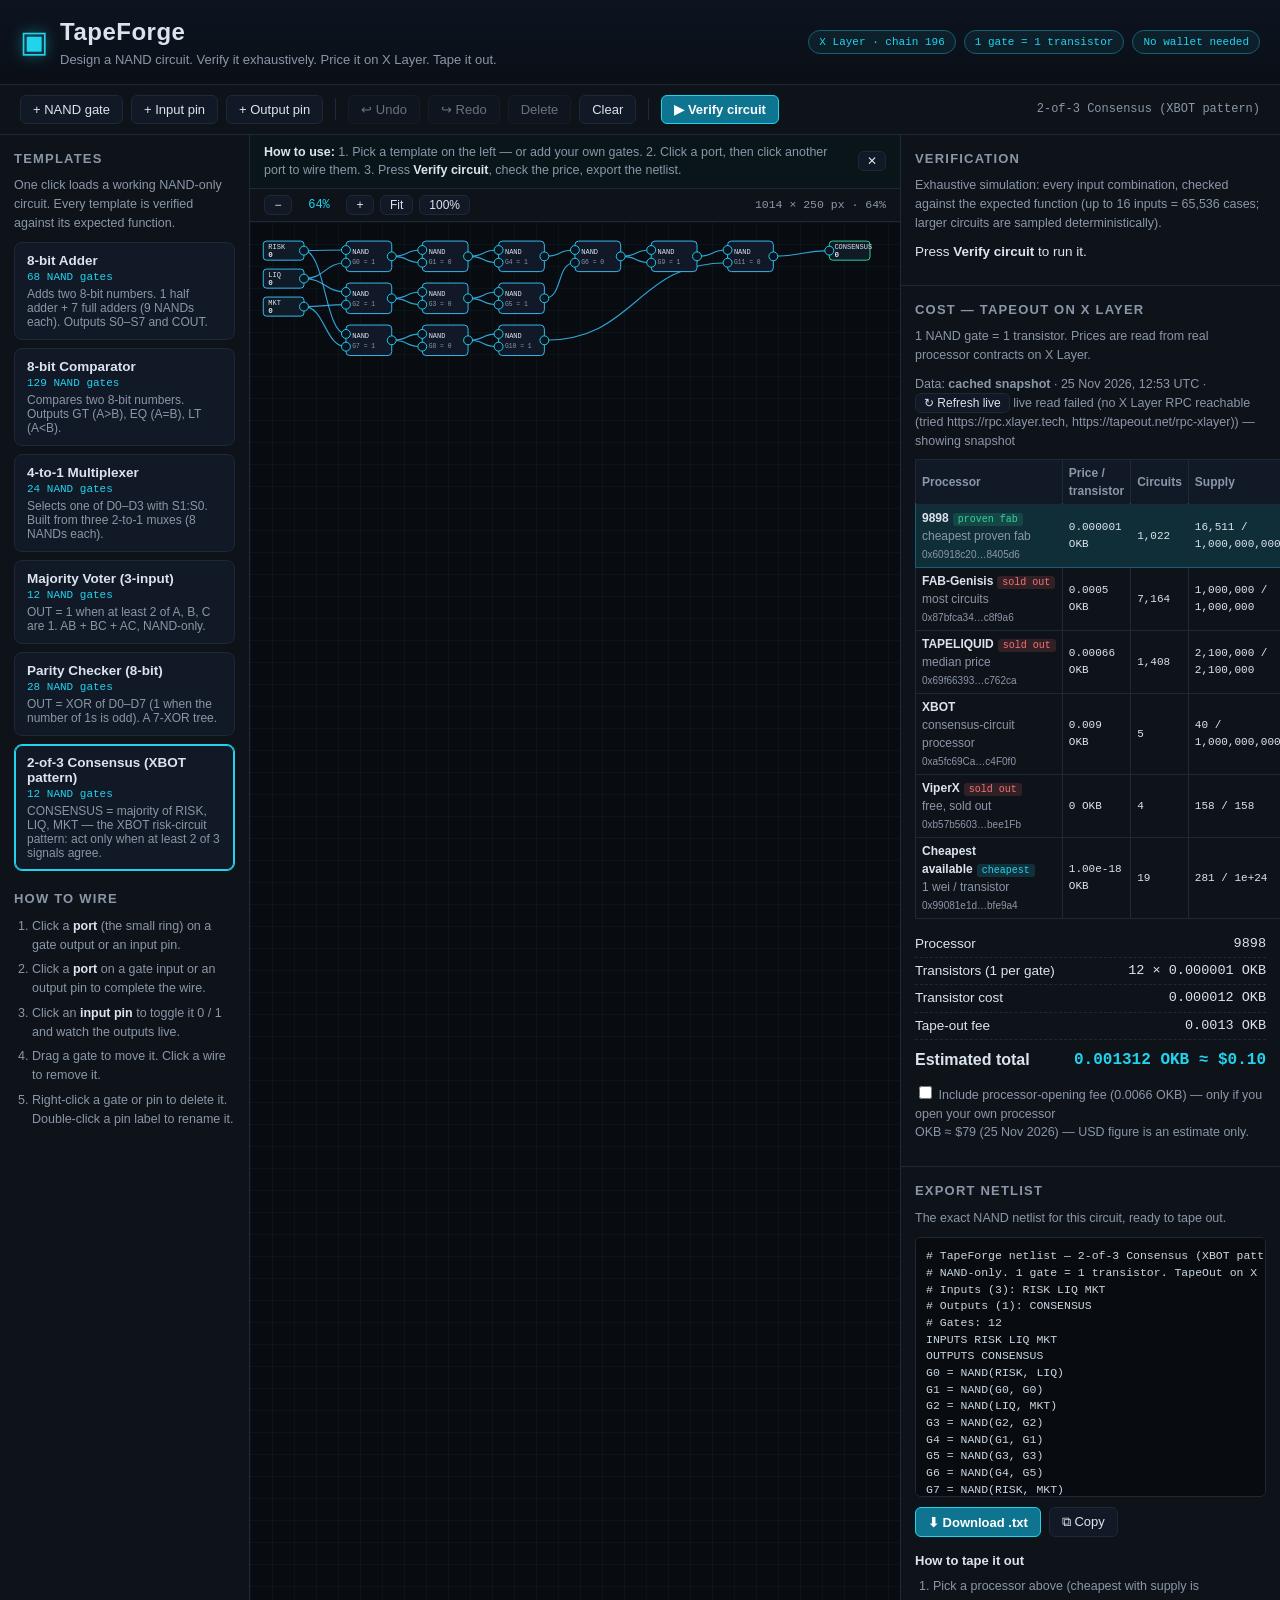
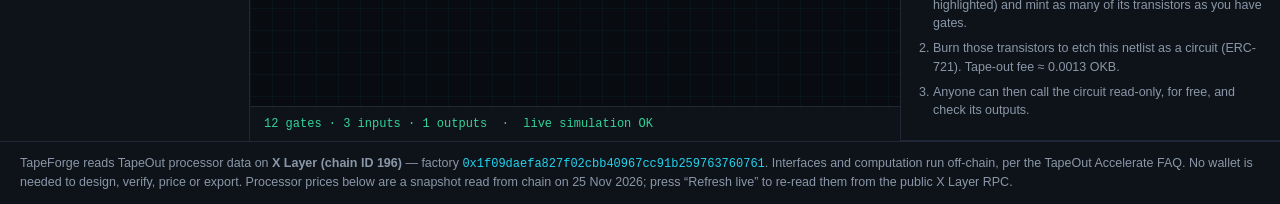
==== tapeforge-deweb.html @ 0285b3eb "TapeForge: visual NAND circuit designer for TapeOut on X Layer - Visual gate-level NAND editor with " ====
<!DOCTYPE html>
<html lang="en">
<head>
<meta charset="utf-8">
<meta name="viewport" content="width=device-width, initial-scale=1">
<title>TapeForge — Visual NAND Circuit Designer for TapeOut on X Layer</title>
<style>
/* TapeForge — dark "chip fab" aesthetic. No external fonts or assets. */
:root {
  --bg: #07090c;
  --panel: #0e1319;
  --panel-2: #111826;
  --border: #1e2836;
  --text: #dbe4ee;
  --muted: #8a97a8;
  --cyan: #22d3ee;
  --cyan-dim: #155e75;
  --green: #34d399;
  --red: #f87171;
  --amber: #fbbf24;
  --mono: ui-monospace, "SF Mono", "Cascadia Mono", Menlo, Consolas, monospace;
}
* { box-sizing: border-box; }
html, body { margin: 0; padding: 0; }
body {
  background: var(--bg);
  color: var(--text);
  font: 14px/1.5 -apple-system, "Segoe UI", Roboto, Helvetica, Arial, sans-serif;
  min-height: 100vh;
  display: flex;
  flex-direction: column;
}
code { font-family: var(--mono); font-size: 12px; color: var(--cyan); }

/* ---------- header ---------- */
header {
  display: flex; justify-content: space-between; align-items: center;
  gap: 16px; flex-wrap: wrap;
  padding: 14px 20px;
  background: linear-gradient(180deg, #0d1420, #0a0f16);
  border-bottom: 1px solid var(--border);
}
.brand { display: flex; align-items: center; gap: 12px; }
.logo {
  font-size: 30px; line-height: 1; color: var(--cyan);
  text-shadow: 0 0 14px rgba(34, 211, 238, .55);
}
header h1 { margin: 0; font-size: 24px; letter-spacing: .5px; }
.tagline { margin: 0; color: var(--muted); font-size: 13px; }
.badges { display: flex; gap: 8px; flex-wrap: wrap; }
.badge {
  font-family: var(--mono); font-size: 11px; color: var(--cyan);
  border: 1px solid var(--cyan-dim); border-radius: 999px;
  padding: 3px 10px; background: rgba(34, 211, 238, .07); white-space: nowrap;
}

/* ---------- toolbar ---------- */
#toolbar {
  display: flex; align-items: center; gap: 8px; flex-wrap: wrap;
  padding: 10px 20px; background: var(--panel); border-bottom: 1px solid var(--border);
}
#toolbar .sep { width: 1px; height: 22px; background: var(--border); margin: 0 4px; }
#circuit-name {
  margin-left: auto; font-family: var(--mono); font-size: 12px; color: var(--muted);
}
button {
  background: var(--panel-2); color: var(--text);
  border: 1px solid var(--border); border-radius: 6px;
  padding: 6px 12px; font-size: 13px; cursor: pointer;
}
button:hover:not(:disabled) { border-color: var(--cyan-dim); color: #fff; }
button:disabled { opacity: .45; cursor: default; }
button.primary { background: #0e7490; border-color: #22d3ee; color: #fff; font-weight: 600; }
button.primary:hover { background: #0891b2; }
button.small { padding: 2px 8px; font-size: 12px; }
button.danger { border-color: #7f1d1d; color: var(--red); }

/* ---------- layout ---------- */
main {
  flex: 1; display: grid;
  grid-template-columns: 250px minmax(0, 1fr) 380px;
  gap: 0; min-height: 0;
}
aside, #editor-wrap { min-height: 0; }
#templates {
  border-right: 1px solid var(--border); background: var(--panel);
  padding: 14px; overflow-y: auto;
}
#side {
  border-left: 1px solid var(--border); background: var(--panel);
  overflow-y: auto; display: flex; flex-direction: column;
}
#editor-wrap { display: flex; flex-direction: column; min-width: 0; }
h2 { font-size: 13px; text-transform: uppercase; letter-spacing: 1.2px; color: var(--muted); margin: 0 0 8px; }
h3 { font-size: 13px; margin: 14px 0 6px; color: var(--text); }
.panel { padding: 14px; border-bottom: 1px solid var(--border); }
.panel-note { color: var(--muted); font-size: 12.5px; margin: 0 0 10px; }

/* ---------- templates ---------- */
#template-list { display: flex; flex-direction: column; gap: 8px; margin-bottom: 18px; }
.tpl {
  text-align: left; padding: 10px 12px; border-radius: 8px;
  background: var(--panel-2); border: 1px solid var(--border);
}
.tpl:hover { border-color: var(--cyan-dim); }
.tpl.active { border-color: var(--cyan); box-shadow: 0 0 0 1px var(--cyan) inset; }
.tpl b { display: block; font-size: 13.5px; }
.tpl .gates { font-family: var(--mono); font-size: 11px; color: var(--cyan); }
.tpl p { margin: 4px 0 0; font-size: 12px; color: var(--muted); }
.howto { margin: 0; padding-left: 18px; color: var(--muted); font-size: 12.5px; }
.howto li { margin-bottom: 6px; }
.howto b { color: var(--text); }

/* ---------- editor canvas ---------- */
#hint-bar {
  display: flex; align-items: center; gap: 10px;
  padding: 8px 14px; font-size: 12.5px; color: var(--muted);
  background: rgba(34, 211, 238, .06); border-bottom: 1px solid var(--border);
}
#hint-bar[hidden] { display: none; }
#hint-bar b { color: var(--text); }
#hint-bar span { flex: 1; min-width: 0; }
#hint-close { flex: none; }
#canvas-bar {
  display: flex; align-items: center; justify-content: space-between; gap: 10px;
  padding: 6px 14px; background: var(--panel); border-bottom: 1px solid var(--border);
}
#canvas-bar .zoom { display: flex; align-items: center; gap: 6px; }
#canvas-bar .zoom button { padding: 2px 9px; font-size: 12px; min-width: 28px; }
#zoom-label {
  font-family: var(--mono); font-size: 12px; color: var(--cyan);
  min-width: 42px; text-align: center;
}
#canvas-size { font-family: var(--mono); font-size: 11.5px; color: var(--muted); white-space: nowrap; }
#canvas-scroll {
  flex: 1; overflow: auto; min-height: 320px;
  background-color: #080b0f;
  background-image:
    linear-gradient(rgba(34, 211, 238, .05) 1px, transparent 1px),
    linear-gradient(90deg, rgba(34, 211, 238, .05) 1px, transparent 1px);
  background-size: 22px 22px;
}
#canvas { display: block; }
#live-status {
  padding: 8px 14px; border-top: 1px solid var(--border);
  font-family: var(--mono); font-size: 12px; color: var(--muted);
  background: var(--panel);
}
#live-status .warn { color: var(--amber); }
#live-status .err { color: var(--red); }
#live-status .ok { color: var(--green); }

/* SVG nodes */
.gate rect.body { fill: #111827; stroke: #38bdf8; stroke-width: 1.5; }
.gate.selected rect.body { stroke: var(--amber); stroke-width: 2.5; }
.gate text { fill: var(--text); font: 11px var(--mono); pointer-events: none; }
.gate text.idx { fill: var(--muted); font-size: 10px; }
.pin rect.body { fill: #0f1b26; stroke: #38bdf8; stroke-width: 1.5; }
.pin.out rect.body { stroke: #34d399; }
.pin text { fill: var(--text); font: 11px var(--mono); pointer-events: none; }
.pin text.val { font-size: 12px; font-weight: 700; }
.port { fill: #0b1220; stroke: var(--cyan); stroke-width: 1.5; cursor: crosshair; }
.port.target-ok { stroke: var(--green); stroke-width: 2.5; }
.port.source { fill: var(--cyan); }
.wire { fill: none; stroke: #38bdf8; stroke-width: 1.8; opacity: .85; }
.wire:hover { stroke: var(--amber); }
.wire-hit { fill: none; stroke: transparent; stroke-width: 12; cursor: pointer; }
.wire-pending { fill: none; stroke: var(--amber); stroke-width: 1.8; stroke-dasharray: 6 4; }

/* ---------- verify ---------- */
#verify-summary { font-size: 13.5px; margin-bottom: 8px; }
#verify-summary .pass { color: var(--green); font-weight: 700; }
#verify-summary .fail { color: var(--red); font-weight: 700; }
#verify-table-wrap { max-height: 300px; overflow: auto; }
#verify-table-wrap table { width: auto; min-width: 100%; }
#verify-table-wrap th, #verify-table-wrap td { white-space: nowrap; }
table { border-collapse: collapse; width: 100%; font-size: 12px; }
th, td { border: 1px solid var(--border); padding: 4px 6px; text-align: left; }
th { background: var(--panel-2); color: var(--muted); font-weight: 600; position: sticky; top: 0; }
td.mono, th.mono { font-family: var(--mono); }
td.pass { color: var(--green); }
td.fail { color: var(--red); font-weight: 700; }

/* ---------- cost ---------- */
#data-source { font-size: 12.5px; color: var(--muted); margin-bottom: 8px; }
#data-source b.live { color: var(--green); }
#processor-table td, #processor-table th { font-size: 12px; }
#processor-table tbody tr { cursor: pointer; }
#processor-table tbody tr:hover { background: rgba(34, 211, 238, .06); }
#processor-table tbody tr.selected { background: rgba(34, 211, 238, .14); outline: 1px solid var(--cyan-dim); }
#processor-table td.mono { font-family: var(--mono); font-size: 11px; }
.tag {
  font-size: 10px; font-family: var(--mono); border-radius: 3px; padding: 1px 5px;
  background: rgba(52, 211, 153, .15); color: var(--green); margin-left: 4px; white-space: nowrap;
}
.tag.soldout { background: rgba(248, 113, 113, .15); color: var(--red); }
.tag.cheapest { background: rgba(34, 211, 238, .15); color: var(--cyan); }
#cost-breakdown { margin-top: 12px; font-size: 13.5px; }
#cost-breakdown .row { display: flex; justify-content: space-between; padding: 3px 0; border-bottom: 1px dashed var(--border); }
#cost-breakdown .row.total { font-weight: 700; font-size: 16px; border-bottom: none; padding-top: 8px; }
#cost-breakdown .row.total span:last-child { color: var(--cyan); font-family: var(--mono); }
#cost-breakdown .num { font-family: var(--mono); }
.check { display: block; font-size: 12.5px; color: var(--muted); margin-top: 8px; }

/* ---------- export ---------- */
#netlist-view {
  background: #080b0f; border: 1px solid var(--border); border-radius: 6px;
  padding: 10px; font-family: var(--mono); font-size: 11.5px; line-height: 1.45;
  max-height: 260px; overflow: auto; white-space: pre; margin: 0 0 10px; color: #c9d6e3;
}
.btn-row { display: flex; gap: 8px; }

/* ---------- footer ---------- */
footer {
  border-top: 1px solid var(--border); background: var(--panel);
  padding: 12px 20px; color: var(--muted); font-size: 12.5px;
}
footer p { margin: 0; }

@media (max-width: 1240px) {
  main { grid-template-columns: 220px minmax(0, 1fr); }
  #side {
    grid-column: 1 / -1; border-left: none; border-top: 1px solid var(--border);
    display: grid; grid-template-columns: repeat(auto-fit, minmax(340px, 1fr));
    overflow-y: visible;
  }
}

</style>
</head>
<body>
<header>
  <div class="brand">
    <div class="logo" aria-hidden="true">▣</div>
    <div>
      <h1>TapeForge</h1>
      <p class="tagline">Design a NAND circuit. Verify it exhaustively. Price it on X Layer. Tape it out.</p>
    </div>
  </div>
  <div class="badges">
    <span class="badge">X Layer · chain 196</span>
    <span class="badge">1 gate = 1 transistor</span>
    <span class="badge">No wallet needed</span>
  </div>
</header>

<div id="toolbar" role="toolbar" aria-label="Editor actions">
  <button id="btn-add-gate" title="Add a NAND gate to the canvas">+ NAND gate</button>
  <button id="btn-add-input" title="Add an input pin">+ Input pin</button>
  <button id="btn-add-output" title="Add an output pin">+ Output pin</button>
  <span class="sep"></span>
  <button id="btn-undo" title="Undo (Ctrl+Z)">↩ Undo</button>
  <button id="btn-redo" title="Redo (Ctrl+Y)">↪ Redo</button>
  <button id="btn-delete" title="Delete the selected gate or pin">Delete</button>
  <button id="btn-clear" title="Clear the whole circuit">Clear</button>
  <span class="sep"></span>
  <button id="btn-verify" class="primary" title="Simulate every input combination and check the outputs">▶ Verify circuit</button>
  <span id="circuit-name" title="Loaded template or custom circuit">Custom circuit</span>
</div>

<main>
  <aside id="templates" aria-label="Templates">
    <h2>Templates</h2>
    <p class="panel-note">One click loads a working NAND-only circuit. Every template is verified against its expected function.</p>
    <div id="template-list"></div>
    <h2>How to wire</h2>
    <ol class="howto">
      <li>Click a <b>port</b> (the small ring) on a gate output or an input pin.</li>
      <li>Click a <b>port</b> on a gate input or an output pin to complete the wire.</li>
      <li>Click an <b>input pin</b> to toggle it 0 / 1 and watch the outputs live.</li>
      <li>Drag a gate to move it. Click a wire to remove it.</li>
      <li>Right-click a gate or pin to delete it. Double-click a pin label to rename it.</li>
    </ol>
  </aside>

  <section id="editor-wrap" aria-label="Circuit editor">
    <div id="hint-bar">
      <span><b>How to use:</b> 1. Pick a template on the left — or add your own gates. 2. Click a port, then click another port to wire them. 3. Press <b>Verify circuit</b>, check the price, export the netlist.</span>
      <button id="hint-close" class="small" title="Hide this hint">✕</button>
    </div>
    <div id="canvas-bar">
      <div class="zoom" role="group" aria-label="Canvas zoom">
        <button id="btn-zoom-out" title="Zoom out">−</button>
        <span id="zoom-label" title="Current zoom">100%</span>
        <button id="btn-zoom-in" title="Zoom in">+</button>
        <button id="btn-zoom-fit" title="Fit the whole circuit in view">Fit</button>
        <button id="btn-zoom-100" title="Zoom to 100%">100%</button>
      </div>
      <span id="canvas-size" title="Canvas size in circuit units"></span>
    </div>
    <div id="canvas-scroll">
      <svg id="canvas" xmlns="http://www.w3.org/2000/svg"></svg>
    </div>
    <div id="live-status">—</div>
  </section>

  <aside id="side">
    <section class="panel" id="verify-panel" aria-label="Verification results">
      <h2>Verification</h2>
      <p class="panel-note">Exhaustive simulation: every input combination, checked against the expected function (up to 16 inputs = 65,536 cases; larger circuits are sampled deterministically).</p>
      <div id="verify-summary">Press <b>Verify circuit</b> to run it.</div>
      <div id="verify-table-wrap"></div>
    </section>

    <section class="panel" id="cost-panel" aria-label="Cost estimator">
      <h2>Cost — TapeOut on X Layer</h2>
      <p class="panel-note">1 NAND gate = 1 transistor. Prices are read from real processor contracts on X Layer.</p>
      <div id="data-source">Data: <b>cached snapshot</b> · <span id="snapshot-date">25 Nov 2026, 12:53 UTC</span> · <button id="btn-refresh" class="small">↻ Refresh live</button> <span id="refresh-status"></span></div>
      <table id="processor-table">
        <thead><tr><th>Processor</th><th>Price / transistor</th><th>Circuits</th><th>Supply</th></tr></thead>
        <tbody id="processor-body"></tbody>
      </table>
      <div id="cost-breakdown"></div>
      <label class="check"><input type="checkbox" id="chk-open-fee"> Include processor-opening fee (0.0066 OKB) — only if you open your own processor</label>
      <p class="panel-note" id="okb-note">OKB ≈ $79 (25 Nov 2026) — USD figure is an estimate only.</p>
    </section>

    <section class="panel" id="export-panel" aria-label="Netlist export">
      <h2>Export netlist</h2>
      <p class="panel-note">The exact NAND netlist for this circuit, ready to tape out.</p>
      <pre id="netlist-view"></pre>
      <div class="btn-row">
        <button id="btn-download" class="primary">⬇ Download .txt</button>
        <button id="btn-copy">⧉ Copy</button>
      </div>
      <h3>How to tape it out</h3>
      <ol class="howto">
        <li>Pick a processor above (cheapest with supply is highlighted) and mint as many of its transistors as you have gates.</li>
        <li>Burn those transistors to etch this netlist as a circuit (ERC-721). Tape-out fee ≈ 0.0013 OKB.</li>
        <li>Anyone can then call the circuit read-only, for free, and check its outputs.</li>
      </ol>
    </section>
  </aside>
</main>

<footer>
  <p>TapeForge reads TapeOut processor data on <b>X Layer (chain ID 196)</b> — factory <code>0x1f09daefa827f02cbb40967cc91b259763760761</code>.
  Interfaces and computation run off-chain, per the TapeOut Accelerate FAQ. No wallet is needed to design, verify, price or export.
  Processor prices below are a snapshot read from chain on 25 Nov 2026; press “Refresh live” to re-read them from the public X Layer RPC.</p>
</footer>

<script>
// TapeForge — pure circuit logic (no DOM). Works in the browser (window.TapeForgeCircuit)
// and in Node (module.exports) so the templates can be exhaustively tested.
//
// Circuit model
//   inputs : [{ id, name }]
//   gates  : [{ id, a, b }]          a, b are source refs
//   outputs: [{ id, name, src }]    src is a source ref
// A source ref is { k: 'i', id } (an input pin) or { k: 'g', id } (a gate output).
// A gate input may be null while the user is still wiring it (treated as 0, flagged).
// Every gate is a 2-input NAND: out = NOT (a AND b). One NAND gate = one transistor
// on TapeOut (ERC-1155 transistor token), which is why the cost model is
// "gate count x transistor price".
(function (root, factory) {
  if (typeof module === 'object' && module.exports) module.exports = factory();
  else root.TapeForgeCircuit = factory();
})(typeof self !== 'undefined' ? self : this, function () {
  'use strict';

  // ---------------------------------------------------------------- builders
  function createBuilder(inputNames) {
    const b = {
      inputs: inputNames.map(function (name, i) { return { id: 'in' + i, name: name }; }),
      gates: [],
      outputs: [],
      inByIndex: function (i) { return { k: 'i', id: this.inputs[i].id }; },
      nand: function (a, b) {
        var id = 'g' + this.gates.length;
        this.gates.push({ id: id, a: a, b: b });
        return { k: 'g', id: id };
      },
      not: function (x) { return this.nand(x, x); },
      and: function (a, b) { return this.not(this.nand(a, b)); },
      or: function (a, b) { return this.nand(this.not(a), this.not(b)); },
      xor: function (a, b) {
        var t = this.nand(a, b);
        return this.nand(this.nand(a, t), this.nand(b, t));
      },
      // Half adder, 5 NANDs (shares the NAND(a,b) node between sum and carry).
      halfAdder: function (a, b) {
        var n1 = this.nand(a, b);
        var sum = this.nand(this.nand(a, n1), this.nand(b, n1));
        var cout = this.not(n1);
        return { sum: sum, cout: cout };
      },
      // Full adder, 9 NANDs (the canonical 9-transistor full adder).
      fullAdder: function (a, b, cin) {
        var n1 = this.nand(a, b);
        var x = this.nand(this.nand(a, n1), this.nand(b, n1)); // a xor b
        var n4 = this.nand(x, cin);
        var sum = this.nand(this.nand(x, n4), this.nand(cin, n4));
        var cout = this.nand(n1, n4); // (a & b) | (cin & (a xor b))
        return { sum: sum, cout: cout };
      },
      // 2-to-1 mux, 8 NANDs. Returns sel ? b : a.
      mux: function (a, b, sel) {
        return this.or(this.and(this.not(sel), a), this.and(sel, b));
      },
      out: function (name, src) {
        var id = 'out' + this.outputs.length;
        this.outputs.push({ id: id, name: name, src: src });
        return id;
      },
      build: function () {
        return { inputs: this.inputs, gates: this.gates, outputs: this.outputs };
      }
    };
    return b;
  }

  // ---------------------------------------------------------------- templates
  function buildAdder() {
    var names = [];
    for (var i = 0; i < 8; i++) names.push('A' + i);
    for (var j = 0; j < 8; j++) names.push('B' + j);
    var b = createBuilder(names);
    var A = function (i) { return b.inByIndex(i); };
    var B = function (i) { return b.inByIndex(8 + i); };
    var carry = null;
    for (var i = 0; i < 8; i++) {
      var r = (i === 0) ? b.halfAdder(A(0), B(0)) : b.fullAdder(A(i), B(i), carry);
      b.out('S' + i, r.sum);
      carry = r.cout;
    }
    b.out('COUT', carry);
    return b.build();
  }
  function adderExpected(bits) {
    var a = 0, bb = 0;
    for (var i = 0; i < 8; i++) { a |= bits[i] << i; bb |= bits[8 + i] << i; }
    var s = a + bb, out = [];
    for (var k = 0; k < 8; k++) out.push((s >> k) & 1);
    out.push((s >> 8) & 1);
    return out;
  }

  function buildComparator() {
    var names = [];
    for (var i = 0; i < 8; i++) names.push('A' + i);
    for (var j = 0; j < 8; j++) names.push('B' + j);
    var b = createBuilder(names);
    var A = function (i) { return b.inByIndex(i); };
    var B = function (i) { return b.inByIndex(8 + i); };
    var eq = [], gt = [];
    for (var i = 0; i < 8; i++) {
      eq[i] = b.not(b.xor(A(i), B(i)));          // XNOR
      gt[i] = b.and(A(i), b.not(B(i)));          // single-bit A > B
    }
    var eqAll = eq[0];
    for (var i = 1; i < 8; i++) eqAll = b.and(eqAll, eq[i]);
    var terms = [];
    terms[7] = gt[7];
    var p = eq[7];
    for (var k = 6; k >= 0; k--) {
      terms[k] = b.and(p, gt[k]);
      if (k > 0) p = b.and(p, eq[k]);
    }
    var gtAll = terms[0];
    for (var m = 1; m < 8; m++) gtAll = b.or(gtAll, terms[m]);
    var lt = b.not(b.or(eqAll, gtAll));
    b.out('GT', gtAll);
    b.out('EQ', eqAll);
    b.out('LT', lt);
    return b.build();
  }
  function comparatorExpected(bits) {
    var a = 0, bb = 0;
    for (var i = 0; i < 8; i++) { a |= bits[i] << i; bb |= bits[8 + i] << i; }
    return [a > bb ? 1 : 0, a === bb ? 1 : 0, a < bb ? 1 : 0];
  }

  function buildMux() {
    var b = createBuilder(['D0', 'D1', 'D2', 'D3', 'S0', 'S1']);
    var D = function (i) { return b.inByIndex(i); };
    var S0 = b.inByIndex(4), S1 = b.inByIndex(5);
    var m0 = b.mux(D(0), D(1), S0);
    var m1 = b.mux(D(2), D(3), S0);
    b.out('Y', b.mux(m0, m1, S1));
    return b.build();
  }
  function muxExpected(bits) {
    var sel = (bits[5] << 1) | bits[4];
    return [bits[sel]];
  }

  function buildMajority() {
    var b = createBuilder(['A', 'B', 'C']);
    var A = b.inByIndex(0), B = b.inByIndex(1), C = b.inByIndex(2);
    var out = b.or(b.or(b.and(A, B), b.and(B, C)), b.and(A, C));
    b.out('OUT', out);
    return b.build();
  }
  function majorityExpected(bits) {
    return [(bits[0] + bits[1] + bits[2]) >= 2 ? 1 : 0];
  }

  function buildParity() {
    var names = [];
    for (var i = 0; i < 8; i++) names.push('D' + i);
    var b = createBuilder(names);
    var D = function (i) { return b.inByIndex(i); };
    var p = b.xor(D(0), D(1));
    for (var i = 2; i < 8; i++) p = b.xor(p, D(i));
    b.out('P', p);
    return b.build();
  }
  function parityExpected(bits) {
    var p = 0;
    for (var i = 0; i < 8; i++) p ^= bits[i];
    return [p];
  }

  function buildConsensus() {
    var b = createBuilder(['RISK', 'LIQ', 'MKT']);
    var R = b.inByIndex(0), L = b.inByIndex(1), M = b.inByIndex(2);
    var out = b.or(b.or(b.and(R, L), b.and(L, M)), b.and(R, M));
    b.out('CONSENSUS', out);
    return b.build();
  }
  function consensusExpected(bits) {
    return [(bits[0] + bits[1] + bits[2]) >= 2 ? 1 : 0];
  }

  var TEMPLATES = [
    {
      id: 'adder', name: '8-bit Adder', gates: 68,
      blurb: 'Adds two 8-bit numbers. 1 half adder + 7 full adders (9 NANDs each). Outputs S0–S7 and COUT.',
      build: buildAdder, expected: adderExpected
    },
    {
      id: 'comparator', name: '8-bit Comparator', gates: 129,
      blurb: 'Compares two 8-bit numbers. Outputs GT (A>B), EQ (A=B), LT (A<B).',
      build: buildComparator, expected: comparatorExpected
    },
    {
      id: 'mux', name: '4-to-1 Multiplexer', gates: 24,
      blurb: 'Selects one of D0–D3 with S1:S0. Built from three 2-to-1 muxes (8 NANDs each).',
      build: buildMux, expected: muxExpected
    },
    {
      id: 'majority', name: 'Majority Voter (3-input)', gates: 12,
      blurb: 'OUT = 1 when at least 2 of A, B, C are 1. AB + BC + AC, NAND-only.',
      build: buildMajority, expected: majorityExpected
    },
    {
      id: 'parity', name: 'Parity Checker (8-bit)', gates: 28,
      blurb: 'OUT = XOR of D0–D7 (1 when the number of 1s is odd). A 7-XOR tree.',
      build: buildParity, expected: parityExpected
    },
    {
      id: 'consensus', name: '2-of-3 Consensus (XBOT pattern)', gates: 12,
      blurb: 'CONSENSUS = majority of RISK, LIQ, MKT — the XBOT risk-circuit pattern: act only when at least 2 of 3 signals agree.',
      build: buildConsensus, expected: consensusExpected
    }
  ];

  // ------------------------------------------------------------- compilation
  // Compile a circuit into flat arrays for fast repeated evaluation.
  // values[] layout: [0..nInputs) inputs, [nInputs..nInputs+nGates) gate outputs,
  // [nInputs+nGates] constant 0 (unconnected gate inputs read as 0).
  function compile(circuit) {
    var nIn = circuit.inputs.length, nG = circuit.gates.length;
    var gateIdx = {}, inIdx = {};
    circuit.gates.forEach(function (g, i) { gateIdx[g.id] = i; });
    circuit.inputs.forEach(function (p, i) { inIdx[p.id] = i; });
    var CONST0 = nIn + nG;
    function srcSlot(s) {
      if (!s) return CONST0;
      if (s.k === 'i') return (s.id in inIdx) ? inIdx[s.id] : CONST0;
      if (s.k === 'g') return (s.id in gateIdx) ? nIn + gateIdx[s.id] : CONST0;
      return CONST0;
    }
    // Kahn topological sort (detects combinational loops).
    var indeg = new Array(nG).fill(0), adj = [];
    for (var i = 0; i < nG; i++) adj.push([]);
    for (var k = 0; k < nG; k++) {
      var deps = [];
      [circuit.gates[k].a, circuit.gates[k].b].forEach(function (s) {
        if (s && s.k === 'g' && (s.id in gateIdx)) deps.push(gateIdx[s.id]);
      });
      deps.forEach(function (d) { indeg[k]++; adj[d].push(k); });
    }
    var q = [];
    for (var m = 0; m < nG; m++) if (indeg[m] === 0) q.push(m);
    var order = [];
    while (q.length) {
      var u = q.shift();
      order.push(u);
      adj[u].forEach(function (v) { if (--indeg[v] === 0) q.push(v); });
    }
    if (order.length !== nG) return { error: 'combinational loop: ' + (nG - order.length) + ' gate(s) form a cycle (NAND circuits here must be acyclic)' };
    var aSrc = [], bSrc = [];
    for (var j = 0; j < nG; j++) {
      aSrc.push(srcSlot(circuit.gates[j].a));
      bSrc.push(srcSlot(circuit.gates[j].b));
    }
    var outSrc = circuit.outputs.map(function (o) { return srcSlot(o.src); });
    var unconnected = 0;
    circuit.gates.forEach(function (g) {
      if (!g.a || !g.b) unconnected++;
    });
    var unwiredOutputs = circuit.outputs.filter(function (o) { return !o.src; }).length;
    return {
      nInputs: nIn, nGates: nG, order: order, aSrc: aSrc, bSrc: bSrc,
      outSrc: outSrc, unconnected: unconnected, unwiredOutputs: unwiredOutputs,
      const0: CONST0
    };
  }

  function evalCompiled(comp, inputBits, values) {
    for (var i = 0; i < comp.nInputs; i++) values[i] = inputBits[i] ? 1 : 0;
    values[comp.const0] = 0;
    for (var k = 0; k < comp.order.length; k++) {
      var gi = comp.order[k];
      values[comp.nInputs + gi] = (values[comp.aSrc[gi]] & values[comp.bSrc[gi]]) ? 0 : 1;
    }
    var out = new Array(comp.outSrc.length);
    for (var j = 0; j < out.length; j++) out[j] = values[comp.outSrc[j]];
    return out;
  }

  function simulate(circuit, inputBits) {
    var comp = compile(circuit);
    if (comp.error) return { error: comp.error };
    var values = new Array(comp.nInputs + comp.nGates + 1).fill(0);
    var outputs = evalCompiled(comp, inputBits, values);
    var gateValues = {};
    circuit.gates.forEach(function (g, i) { gateValues[g.id] = values[comp.nInputs + i]; });
    return { outputs: outputs, gateValues: gateValues, warnings: comp };
  }

  // ------------------------------------------------------------ verification
  function mulberry32(seed) {
    var a = seed >>> 0;
    return function () {
      a |= 0; a = (a + 0x6D2B79F5) | 0;
      var t = Math.imul(a ^ (a >>> 15), 1 | a);
      t = (t + Math.imul(t ^ (t >>> 7), 61 | t)) ^ t;
      return ((t ^ (t >>> 14)) >>> 0) / 4294967296;
    };
  }

  // Exhaustively simulate every input combination (n <= 16) or a deterministic
  // sample (n > 16: all-zero, all-one, single-bit, + 4096 seeded random cases).
  // expectedFn: bits[] -> expected output bits[]; null = structural check only.
  function verifyCircuit(circuit, expectedFn) {
    var comp = compile(circuit);
    if (comp.error) return { error: comp.error, total: 0, passed: 0, failed: 0, failures: [], sampled: false };
    var n = circuit.inputs.length;
    var values = new Array(comp.nInputs + comp.nGates + 1).fill(0);
    var cases = [];
    var sampled = false;
    if (n <= 16) {
      var total = 1 << n;
      for (var c = 0; c < total; c++) cases.push(c);
    } else {
      sampled = true;
      var seen = {};
      var add = function (bits) {
        var key = bits.join('');
        if (!seen[key]) { seen[key] = 1; cases.push(bits.slice()); }
      };
      add(new Array(n).fill(0));
      add(new Array(n).fill(1));
      for (var i = 0; i < n; i++) { var s = new Array(n).fill(0); s[i] = 1; add(s); }
      var rnd = mulberry32(0xC0FFEE);
      for (var r = 0; r < 4096; r++) {
        var b2 = [];
        for (var j = 0; j < n; j++) b2.push(rnd() < 0.5 ? 0 : 1);
        add(b2);
      }
    }
    var passed = 0, failures = [];
    for (var ci = 0; ci < cases.length; ci++) {
      var bits;
      if (sampled) bits = cases[ci];
      else {
        bits = new Array(n);
        for (var b = 0; b < n; b++) bits[b] = (cases[ci] >> b) & 1;
      }
      var got = evalCompiled(comp, bits, values);
      if (!expectedFn) { passed++; continue; }
      var exp = expectedFn(bits);
      var ok = got.length === exp.length;
      if (ok) for (var o = 0; o < got.length; o++) if (got[o] !== exp[o]) { ok = false; break; }
      if (ok) passed++;
      else if (failures.length < 20) failures.push({ bits: bits.slice(), got: got.slice(), expected: exp.slice() });
    }
    return {
      total: cases.length, passed: passed, failed: cases.length - passed,
      failures: failures, sampled: sampled,
      unconnected: comp.unconnected, unwiredOutputs: comp.unwiredOutputs,
      gateCount: comp.nGates, inputCount: n, outputCount: circuit.outputs.length
    };
  }

  // ---------------------------------------------------------------- netlist
  function srcName(circuit, s) {
    if (!s) return '0';
    if (s.k === 'i') {
      var p = circuit.inputs.find(function (x) { return x.id === s.id; });
      return p ? p.name : '?';
    }
    var idx = circuit.gates.findIndex(function (g) { return g.id === s.id; });
    return idx >= 0 ? 'G' + idx : '?';
  }

  function exportNetlist(circuit, name) {
    var lines = [];
    lines.push('# TapeForge netlist — ' + (name || 'untitled circuit'));
    lines.push('# NAND-only. 1 gate = 1 transistor. TapeOut on X Layer (chain 196).');
    lines.push('# Inputs (' + circuit.inputs.length + '): ' + circuit.inputs.map(function (p) { return p.name; }).join(' '));
    lines.push('# Outputs (' + circuit.outputs.length + '): ' + circuit.outputs.map(function (o) { return o.name; }).join(' '));
    lines.push('# Gates: ' + circuit.gates.length);
    lines.push('INPUTS ' + circuit.inputs.map(function (p) { return p.name; }).join(' '));
    lines.push('OUTPUTS ' + circuit.outputs.map(function (o) { return o.name; }).join(' '));
    circuit.gates.forEach(function (g, i) {
      lines.push('G' + i + ' = NAND(' + srcName(circuit, g.a) + ', ' + srcName(circuit, g.b) + ')');
    });
    circuit.outputs.forEach(function (o) {
      lines.push(o.name + ' = ' + srcName(circuit, o.src));
    });
    lines.push('#');
    lines.push('# To tape this out (needs a wallet + OKB):');
    lines.push('# 1. Pick a processor on X Layer (see the Cost panel) and mint ' + circuit.gates.length + ' of its transistors (1 per NAND gate).');
    lines.push('# 2. Burn the transistors to etch this netlist as a circuit (ERC-721) — the tape-out fee is ~0.0013 OKB.');
    lines.push('# 3. Anyone can then call the circuit read-only, free, and check its outputs.');
    return lines.join('\n') + '\n';
  }

  // -------------------------------------------------------------------- cost
  var TAPEOUT_FEE_OKB = 0.0013;      // flat tape-out fee, per the TapeOut docs
  var PROCESSOR_OPEN_FEE_OKB = 0.0066; // flat fee to open your own processor
  function costEstimate(gateCount, priceOkb) {
    var transistorCost = gateCount * priceOkb;
    return {
      transistors: gateCount,
      transistorCost: transistorCost,
      tapeoutFee: TAPEOUT_FEE_OKB,
      total: transistorCost + TAPEOUT_FEE_OKB,
      processorOpenFee: PROCESSOR_OPEN_FEE_OKB
    };
  }
  function formatOkb(v) {
    if (v === 0) return '0';
    if (v >= 0.01) return v.toFixed(4).replace(/0+$/, '').replace(/\.$/, '');
    if (v >= 0.000001) return v.toFixed(9).replace(/0+$/, '').replace(/\.$/, '');
    return v.toExponential(2);
  }

  return {
    createBuilder: createBuilder,
    TEMPLATES: TEMPLATES,
    compile: compile,
    simulate: simulate,
    verifyCircuit: verifyCircuit,
    exportNetlist: exportNetlist,
    costEstimate: costEstimate,
    formatOkb: formatOkb,
    TAPEOUT_FEE_OKB: TAPEOUT_FEE_OKB,
    PROCESSOR_OPEN_FEE_OKB: PROCESSOR_OPEN_FEE_OKB
  };
});

</script>
<script>
// TapeForge — UI layer. Plain DOM + SVG, no framework, no network except the
// optional X Layer RPC read (refreshLive). All circuit logic lives in circuit.js.
(function () {
  'use strict';
  var TF = window.TapeForgeCircuit;

  // ------------------------------------------------------------ data
  var FACTORY = '0x1f09daefa827f02cbb40967cc91b259763760761';
  var RPCS = ['https://rpc.xlayer.tech', 'https://tapeout.net/rpc-xlayer'];
  // Selectors from the public TapeOut read script (openwitness.net/p/9897):
  var SEL = { transistors: '0x6fbd1719', nextId: '0x61b8ce8c', price: '0x6817c76c', minted: '0x4f02c420', cap: '0x8f770ad0' };
  var OKB_USD = 79; // approx OKB price, 25 Nov 2026 — estimate only

  // Cached snapshot — real X Layer processors, read from chain 2026-11-25T12:53:31Z
  // (factory cpuCount/cpuAt/transistors/nextId/price/minted/cap via public RPC).
  // Names FAB-Genisis / TAPELIQUID / 9898 are from the 23 Oct 2026 openwitness
  // survey; their addresses match that survey's price + circuit-count signature.
  // Totals at snapshot time: 450 processors, 12,242 circuits, median price 0.00066 OKB.
  var SNAPSHOT_AT = '25 Nov 2026, 12:53 UTC';
  var processors = [
    { name: '9898', address: '0x60918c204f3c94630d3d793738fc36293c8405d6', transistor: '0x0f7e9ed401fe35010ebc4d021a204ba031a23194', priceWei: '1000000000000', minted: 16511, cap: 1000000000000, circuits: 1022, note: 'cheapest proven fab' },
    { name: 'FAB-Genisis', address: '0x87bfca3494aa228ff589ab9b642143a5e8c8f9a6', transistor: '0xbe6f94115d32f3ac3252bc4626573e739beeb714', priceWei: '500000000000000', minted: 1000000, cap: 1000000, circuits: 7164, note: 'most circuits' },
    { name: 'TAPELIQUID', address: '0x69f663931209096037474d7c20402232e5c762ca', transistor: '0x3fa393d3081accff9e7989619b688235f6d3ee3f', priceWei: '660000000000000', minted: 2100000, cap: 2100000, circuits: 1408, note: 'median price' },
    { name: 'XBOT', address: '0xa5fc69Ca2D3d462CCa204D894D85ac8071c4F0f0', transistor: '0x7bE7280e31984d18f62218519985EC5DcCa751De', priceWei: '9000000000000000', minted: 40, cap: 1000000000, circuits: 5, note: 'consensus-circuit processor' },
    { name: 'ViperX', address: '0xb57b56034e2dc25161e2512CfC40b24EA3bee1Fb', transistor: '0xfce5366485140045e95ebdba88ad775fc4aad79f', priceWei: '0', minted: 158, cap: 158, circuits: 4, note: 'free, sold out' },
    { name: 'Cheapest available', address: '0x99081e1d0ce916cd5b2c53e769dfc3b000bfe9a4', transistor: '0x80a7eb72bc4e559c47304efe6a0f6e73717df5cb', priceWei: '1', minted: 281, cap: 1e24, circuits: 19, note: '1 wei / transistor' }
  ];
  processors.forEach(function (p) { p.priceOkb = Number(BigInt(p.priceWei)) / 1e18; });
  var dataLive = false, liveBlock = null, liveAt = null;
  var selectedProc = 0; // index into processors

  // ------------------------------------------------------------ state
  var state = {
    circuit: null, layout: { gates: {}, inputs: {}, outputs: {} },
    inputValues: {}, counters: { gate: 0, input: 0, output: 0 },
    templateId: null, circuitName: 'Custom circuit'
  };
  var history = [], redoStack = [];
  var pendingWire = null; // {k:'i'|'g', id} source ref waiting for a target
  var selected = null;    // {kind:'gate'|'input'|'output', id}
  var drag = null;        // {id, dx, dy, moved}
  var mousePos = null;    // svg coords while a wire is pending
  var lastVerify = null;
  var zoomMode = 'fit'; // 'fit' = fit the whole circuit in view, or a number = manual zoom level
  function computeFitZoom(size) {
    var cs = $('canvas-scroll');
    var w = cs && cs.clientWidth ? cs.clientWidth : 0;
    if (!w || !size || !size.w) return 1;
    var z = (w - 4) / size.w;
    if (!isFinite(z) || z <= 0) return 1;
    return Math.min(1, z);
  }
  function currentZoom(size) {
    var z = zoomMode === 'fit' ? computeFitZoom(size || canvasSize()) : zoomMode;
    if (!isFinite(z) || z <= 0) z = 1;
    return z;
  }
  function setZoom(mode) {
    if (mode === 'fit') zoomMode = 'fit';
    else if (mode === '100') zoomMode = 1;
    else if (mode === 'in') zoomMode = Math.min(2, currentZoom() * 1.25);
    else if (mode === 'out') zoomMode = Math.max(0.15, currentZoom() / 1.25);
    renderCanvas();
  }

  var svg = document.getElementById('canvas');
  var $ = function (id) { return document.getElementById(id); };

  function snapshot() {
    return JSON.parse(JSON.stringify({
      circuit: state.circuit, layout: state.layout, inputValues: state.inputValues,
      counters: state.counters, templateId: state.templateId, circuitName: state.circuitName
    }));
  }
  function restore(s) {
    state.circuit = s.circuit; state.layout = s.layout; state.inputValues = s.inputValues;
    state.counters = s.counters; state.templateId = s.templateId; state.circuitName = s.circuitName;
    pendingWire = null; selected = null;
  }
  function commit() { history.push(snapshot()); if (history.length > 60) history.shift(); redoStack = []; }
  function undo() {
    if (!history.length) return;
    redoStack.push(snapshot()); restore(history.pop()); renderAll();
  }
  function redo() {
    if (!redoStack.length) return;
    history.push(snapshot()); restore(redoStack.pop()); renderAll();
  }

  // ------------------------------------------------------------ layout
  var GATE_W = 72, GATE_H = 48, PIN_W = 64, PIN_H = 30;
  function gateDepth(circuit) {
    var depth = {}, idx = {};
    circuit.gates.forEach(function (g, i) { idx[g.id] = i; });
    function d(id, seen) {
      if (depth[id] !== undefined) return depth[id];
      if (seen[id]) return 0;
      seen[id] = 1;
      var g = circuit.gates[idx[id]], m = -1;
      [g.a, g.b].forEach(function (s) {
        if (s && s.k === 'g') m = Math.max(m, d(s.id, seen));
      });
      depth[id] = m + 1;
      return depth[id];
    }
    circuit.gates.forEach(function (g) { d(g.id, {}); });
    return depth;
  }
  function autoLayout(circuit) {
    var layout = { gates: {}, inputs: {}, outputs: {} };
    var depth = gateDepth(circuit), maxDepth = 0;
    circuit.gates.forEach(function (g) { maxDepth = Math.max(maxDepth, depth[g.id] || 0); });
    var cols = {};
    circuit.gates.forEach(function (g) {
      var c = depth[g.id] || 0;
      (cols[c] = cols[c] || []).push(g.id);
    });
    Object.keys(cols).forEach(function (c) {
      cols[c].forEach(function (id, i) {
        layout.gates[id] = { x: 150 + (+c) * 120, y: 30 + i * 66 };
      });
    });
    circuit.inputs.forEach(function (p, i) { layout.inputs[p.id] = { x: 20, y: 30 + i * 44 }; });
    var outX = 150 + (maxDepth + 1) * 120 + 40;
    circuit.outputs.forEach(function (o, i) { layout.outputs[o.id] = { x: outX, y: 30 + i * 44 }; });
    return layout;
  }
  function canvasSize() {
    var w = 300, h = 200;
    function ext(x, y, ww, hh) { w = Math.max(w, x + ww + 40); h = Math.max(h, y + hh + 40); }
    Object.values(state.layout.gates).forEach(function (p) { ext(p.x, p.y, GATE_W, GATE_H); });
    Object.values(state.layout.inputs).forEach(function (p) { ext(p.x, p.y, PIN_W, PIN_H); });
    Object.values(state.layout.outputs).forEach(function (p) { ext(p.x, p.y, PIN_W, PIN_H); });
    return { w: w, h: h };
  }
  function portPos(kind, id, which) {
    var L = state.layout;
    if (kind === 'gate') {
      var g = L.gates[id]; if (!g) return null;
      if (which === 'out') return { x: g.x + GATE_W, y: g.y + GATE_H / 2 };
      if (which === 'a') return { x: g.x, y: g.y + 14 };
      return { x: g.x, y: g.y + 34 };
    }
    if (kind === 'input') {
      var p = L.inputs[id]; if (!p) return null;
      return { x: p.x + PIN_W, y: p.y + PIN_H / 2 };
    }
    var o = L.outputs[id]; if (!o) return null;
    return { x: o.x, y: o.y + PIN_H / 2 };
  }
  function srcPortPos(s) {
    if (!s) return null;
    return s.k === 'i' ? portPos('input', s.id, 'out') : portPos('gate', s.id, 'out');
  }

  // ------------------------------------------------------------ render
  function esc(s) {
    return String(s).replace(/&/g, '&amp;').replace(/</g, '&lt;').replace(/>/g, '&gt;').replace(/"/g, '&quot;');
  }
  function renderAll() {
    renderTemplates();
    renderCanvas();
    updateLive();
    renderCost();
    renderNetlist();
    $('circuit-name').textContent = state.circuitName;
    $('btn-undo').disabled = !history.length;
    $('btn-redo').disabled = !redoStack.length;
    $('btn-delete').disabled = !selected;
  }

  function renderTemplates() {
    var el = $('template-list');
    el.innerHTML = TF.TEMPLATES.map(function (t) {
      return '<button class="tpl' + (state.templateId === t.id ? ' active' : '') + '" data-tpl="' + t.id + '">' +
        '<b>' + esc(t.name) + '</b><span class="gates">' + t.gates + ' NAND gates</span>' +
        '<p>' + esc(t.blurb) + '</p></button>';
    }).join('');
  }

  function renderCanvas() {
    var c = state.circuit;
    var sim = TF.simulate(c, c.inputs.map(function (p) { return state.inputValues[p.id] || 0; }));
    var gateVals = (sim && !sim.error) ? sim.gateValues : {};
    var outVals = (sim && !sim.error) ? sim.outputs : [];
    var outValById = {};
    c.outputs.forEach(function (o, i) { outValById[o.id] = outVals[i]; });

    var s = '';
    // wires (under the nodes)
    function wirePath(p1, p2) {
      var dx = Math.max(30, Math.abs(p2.x - p1.x) / 2);
      return 'M ' + p1.x + ' ' + p1.y + ' C ' + (p1.x + dx) + ' ' + p1.y + ', ' + (p2.x - dx) + ' ' + p2.y + ', ' + p2.x + ' ' + p2.y;
    }
    c.gates.forEach(function (g) {
      [['a', g.a], ['b', g.b]].forEach(function (pair) {
        var which = pair[0], src = pair[1];
        var p1 = srcPortPos(src), p2 = portPos('gate', g.id, which);
        if (!p1 || !p2) return;
        var key = 'gate:' + g.id + ':' + which;
        s += '<path class="wire" d="' + wirePath(p1, p2) + '"/>' +
             '<path class="wire-hit" data-wire="' + key + '" d="' + wirePath(p1, p2) + '"><title>Click to remove this wire</title></path>';
      });
    });
    c.outputs.forEach(function (o) {
      var p1 = srcPortPos(o.src), p2 = portPos('output', o.id, 'in');
      if (!p1 || !p2) return;
      var key = 'output:' + o.id;
      s += '<path class="wire" d="' + wirePath(p1, p2) + '"/>' +
           '<path class="wire-hit" data-wire="' + key + '" d="' + wirePath(p1, p2) + '"><title>Click to remove this wire</title></path>';
    });
    // pending wire follows the mouse
    if (pendingWire && mousePos) {
      var sp = srcPortPos(pendingWire);
      if (sp) s += '<path class="wire-pending" d="' + wirePath(sp, mousePos) + '"/>';
    }
    // input pins
    c.inputs.forEach(function (p) {
      var pos = state.layout.inputs[p.id]; if (!pos) return;
      var v = state.inputValues[p.id] || 0;
      s += '<g class="pin' + (selected && selected.kind === 'input' && selected.id === p.id ? ' selected' : '') + '" data-node="input" data-id="' + p.id + '">' +
        '<rect class="body" x="' + pos.x + '" y="' + pos.y + '" width="' + PIN_W + '" height="' + PIN_H + '" rx="5"/>' +
        '<text x="' + (pos.x + 8) + '" y="' + (pos.y + 13) + '">' + esc(p.name) + '</text>' +
        '<text class="val" x="' + (pos.x + 8) + '" y="' + (pos.y + 25) + '" fill="' + (v ? '#34d399' : '#8a97a8') + '">' + v + '</text>' +
        '</g>' +
        '<circle class="port' + (pendingWire && pendingWire.k === 'i' && pendingWire.id === p.id ? ' source' : '') + '" data-port="out" data-kind="input" data-id="' + p.id + '" cx="' + (pos.x + PIN_W) + '" cy="' + (pos.y + PIN_H / 2) + '" r="7"><title>Output port — click, then click a gate input or output pin</title></circle>';
    });
    // gates
    c.gates.forEach(function (g, i) {
      var pos = state.layout.gates[g.id]; if (!pos) return;
      var v = gateVals[g.id];
      var sel = selected && selected.kind === 'gate' && selected.id === g.id;
      s += '<g class="gate' + (sel ? ' selected' : '') + '" data-node="gate" data-id="' + g.id + '">' +
        '<rect class="body" x="' + pos.x + '" y="' + pos.y + '" width="' + GATE_W + '" height="' + GATE_H + '" rx="6"/>' +
        '<text x="' + (pos.x + 10) + '" y="' + (pos.y + 20) + '">NAND</text>' +
        '<text class="idx" x="' + (pos.x + 10) + '" y="' + (pos.y + 36) + '">G' + i + (v === undefined ? '' : ' = ' + v) + '</text>' +
        '</g>';
      [['a', 14], ['b', 34]].forEach(function (pair) {
        var which = pair[0], py = pos.y + pair[1];
        var isTarget = !!pendingWire;
        s += '<circle class="port' + (isTarget ? ' target-ok' : '') + '" data-port="' + which + '" data-kind="gate" data-id="' + g.id + '" cx="' + pos.x + '" cy="' + py + '" r="7"><title>Input ' + which.toUpperCase() + ' — click to connect the pending wire here</title></circle>';
      });
      s += '<circle class="port' + (pendingWire && pendingWire.k === 'g' && pendingWire.id === g.id ? ' source' : '') + '" data-port="out" data-kind="gate" data-id="' + g.id + '" cx="' + (pos.x + GATE_W) + '" cy="' + (pos.y + GATE_H / 2) + '" r="7"><title>Output — click, then click a gate input or output pin</title></circle>';
    });
    // output pins
    c.outputs.forEach(function (o) {
      var pos = state.layout.outputs[o.id]; if (!pos) return;
      var v = outValById[o.id];
      s += '<g class="pin out" data-node="output" data-id="' + o.id + '">' +
        '<rect class="body" x="' + pos.x + '" y="' + pos.y + '" width="' + PIN_W + '" height="' + PIN_H + '" rx="5"/>' +
        '<text x="' + (pos.x + 8) + '" y="' + (pos.y + 13) + '">' + esc(o.name) + '</text>' +
        '<text class="val" x="' + (pos.x + 8) + '" y="' + (pos.y + 25) + '" fill="' + (v ? '#34d399' : '#8a97a8') + '">' + (v === undefined ? '–' : v) + '</text>' +
        '</g>' +
        '<circle class="port' + (pendingWire ? ' target-ok' : '') + '" data-port="in" data-kind="output" data-id="' + o.id + '" cx="' + pos.x + '" cy="' + (pos.y + PIN_H / 2) + '" r="7"><title>Input — click to connect the pending wire here</title></circle>';
    });
    var size = canvasSize();
    var z = currentZoom(size);
    // viewBox keeps all coordinates in circuit units, so dragging, wiring
    // and hit-testing (via getScreenCTM) work unchanged at any zoom; the
    // width/height attributes scale the rendered size, and #canvas-scroll
    // scrolls over it. Default is Fit, so the widest templates (comparator
    // ~4,494 px, adder ~2,454 px) are visible whole instead of starting
    // scrolled to a corner of a much wider canvas.
    svg.setAttribute('viewBox', '0 0 ' + size.w + ' ' + size.h);
    svg.setAttribute('width', Math.max(1, Math.round(size.w * z)));
    svg.setAttribute('height', Math.max(1, Math.round(size.h * z)));
    svg.innerHTML = s;
    var cs2 = $('canvas-size');
    if (cs2) cs2.textContent = size.w + ' × ' + size.h + ' px · ' + Math.round(z * 100) + '%';
    var zl = $('zoom-label');
    if (zl) zl.textContent = Math.round(z * 100) + '%';
  }

  function updateLive() {
    var c = state.circuit;
    var sim = TF.simulate(c, c.inputs.map(function (p) { return state.inputValues[p.id] || 0; }));
    var el = $('live-status');
    var parts = ['<span class="ok">' + c.gates.length + ' gates · ' + c.inputs.length + ' inputs · ' + c.outputs.length + ' outputs</span>'];
    if (sim.error) parts.push('<span class="err">⚠ ' + esc(sim.error) + '</span>');
    else {
      if (sim.warnings.unconnected) parts.push('<span class="warn">⚠ ' + sim.warnings.unconnected + ' gate input(s) unconnected (read as 0)</span>');
      if (sim.warnings.unwiredOutputs) parts.push('<span class="warn">⚠ ' + sim.warnings.unwiredOutputs + ' output(s) unwired</span>');
      if (!sim.warnings.unconnected && !sim.warnings.unwiredOutputs) parts.push('<span class="ok">live simulation OK</span>');
    }
    el.innerHTML = parts.join(' &nbsp;·&nbsp; ');
  }

  // ------------------------------------------------------------ verify UI
  function runVerify() {
    var tpl = state.templateId ? TF.TEMPLATES.find(function (t) { return t.id === state.templateId; }) : null;
    var expectedFn = tpl ? tpl.expected : null;
    var t0 = Date.now();
    var r = TF.verifyCircuit(state.circuit, expectedFn);
    lastVerify = r;
    var box = $('verify-summary'), wrap = $('verify-table-wrap');
    if (r.error) {
      box.innerHTML = '<span class="fail">Cannot verify: ' + esc(r.error) + '</span>';
      wrap.innerHTML = '';
      return;
    }
    var head = r.failed === 0
      ? '<span class="pass">✓ ' + r.passed.toLocaleString() + '/' + r.total.toLocaleString() + ' cases pass</span>'
      : '<span class="fail">✗ ' + r.passed.toLocaleString() + '/' + r.total.toLocaleString() + ' pass — ' + r.failed.toLocaleString() + ' fail</span>';
    head += ' <span style="color:var(--muted)">(' + (r.sampled ? 'sampled, deterministic' : 'exhaustive') + ', ' + (Date.now() - t0) + ' ms)</span>';
    if (!expectedFn) head += '<br><span style="color:var(--muted)">No expected function for a custom circuit — showing simulated outputs only (structural checks: no loops, ' + r.unconnected + ' unconnected inputs, ' + r.unwiredOutputs + ' unwired outputs).</span>';
    box.innerHTML = head;

    // Truth table: failures first, then the first passing cases (max 40 rows).
    var c = state.circuit;
    var rows = [];
    function rowFor(bits) {
      var got = TF.simulate(c, bits).outputs;
      var exp = expectedFn ? expectedFn(bits) : null;
      var ok = !exp || got.every(function (v, i) { return v === exp[i]; });
      return { bits: bits, got: got, exp: exp, ok: ok };
    }
    r.failures.forEach(function (f) { rows.push({ bits: f.bits, got: f.got, exp: f.expected, ok: false }); });
    if (!r.sampled) {
      var need = Math.max(0, 40 - rows.length);
      for (var cs = 0; cs < Math.min(need, r.total); cs++) {
        var bits = c.inputs.map(function (_, i) { return (cs >> i) & 1; });
        var row = rowFor(bits);
        if (row.ok) rows.push(row);
      }
    }
    if (!rows.length) { wrap.innerHTML = '<p class="panel-note">No rows to show.</p>'; return; }
    var h = '<table><thead><tr>' +
      c.inputs.map(function (p) { return '<th class="mono">' + esc(p.name) + '</th>'; }).join('') +
      c.outputs.map(function (o) { return '<th class="mono">' + esc(o.name) + '</th>'; }).join('') +
      (expectedFn ? c.outputs.map(function (o) { return '<th class="mono">exp ' + esc(o.name) + '</th>'; }).join('') : '') +
      (expectedFn ? '<th>Result</th>' : '') + '</tr></thead><tbody>';
    rows.forEach(function (row) {
      h += '<tr>' + row.bits.map(function (b) { return '<td class="mono">' + b + '</td>'; }).join('') +
        row.got.map(function (g) { return '<td class="mono">' + g + '</td>'; }).join('') +
        (row.exp ? row.exp.map(function (e) { return '<td class="mono">' + e + '</td>'; }).join('') : '') +
        (expectedFn ? '<td class="' + (row.ok ? 'pass' : 'fail') + '">' + (row.ok ? '✓' : '✗ FAIL') + '</td>' : '') + '</tr>';
    });
    h += '</tbody></table>';
    if (r.total > rows.length) h += '<p class="panel-note">Showing ' + rows.length + ' of ' + r.total.toLocaleString() + ' cases' + (r.failed ? ' (all ' + r.failed + ' failures shown first)' : ' (first cases)') + '.</p>';
    wrap.innerHTML = h;
  }

  // ------------------------------------------------------------ cost UI
  function cheapestAvailable() {
    var best = null;
    processors.forEach(function (p, i) {
      if (p.minted < p.cap && (!best || p.priceOkb < processors[best].priceOkb)) best = i;
    });
    return best;
  }
  function renderCost() {
    var cheapest = cheapestAvailable();
    $('processor-body').innerHTML = processors.map(function (p, i) {
      var soldOut = p.minted >= p.cap;
      var tags = '';
      if (i === cheapest) tags += '<span class="tag cheapest">cheapest</span>';
      if (p.circuits >= 1000 && !soldOut) tags += '<span class="tag">proven fab</span>';
      if (soldOut) tags += '<span class="tag soldout">sold out</span>';
      return '<tr data-proc="' + i + '" class="' + (i === selectedProc ? 'selected' : '') + '">' +
        '<td><b>' + esc(p.name) + '</b>' + tags + '<br><span style="color:var(--muted)">' + esc(p.note) + '</span><br>' +
        '<span class="mono" style="color:var(--muted);font-size:10px">' + p.address.slice(0, 10) + '…' + p.address.slice(-6) + '</span></td>' +
        '<td class="mono">' + TF.formatOkb(p.priceOkb) + ' OKB</td>' +
        '<td class="mono">' + p.circuits.toLocaleString() + '</td>' +
        '<td class="mono">' + p.minted.toLocaleString() + ' / ' + (p.cap >= 1e15 ? p.cap.toExponential(0) : p.cap.toLocaleString()) + '</td></tr>';
    }).join('');
    var p = processors[selectedProc];
    var gates = state.circuit.gates.length;
    var est = TF.costEstimate(gates, p.priceOkb);
    var openFee = $('chk-open-fee').checked ? TF.PROCESSOR_OPEN_FEE_OKB : 0;
    var total = est.total + openFee;
    var usd = total * OKB_USD;
    $('cost-breakdown').innerHTML =
      '<div class="row"><span>Processor</span><span class="num">' + esc(p.name) + '</span></div>' +
      '<div class="row"><span>Transistors (1 per gate)</span><span class="num">' + gates + ' × ' + TF.formatOkb(p.priceOkb) + ' OKB</span></div>' +
      '<div class="row"><span>Transistor cost</span><span class="num">' + TF.formatOkb(est.transistorCost) + ' OKB</span></div>' +
      '<div class="row"><span>Tape-out fee</span><span class="num">' + TF.formatOkb(est.tapeoutFee) + ' OKB</span></div>' +
      (openFee ? '<div class="row"><span>Processor-opening fee</span><span class="num">' + TF.formatOkb(openFee) + ' OKB</span></div>' : '') +
      '<div class="row total"><span>Estimated total</span><span>' + TF.formatOkb(total) + ' OKB ≈ $' + usd.toFixed(2) + '</span></div>';
    var src = $('data-source');
    var label = dataLive
      ? '<b class="live">LIVE</b> from X Layer RPC · block ' + liveBlock + ' · ' + liveAt
      : '<b>cached snapshot</b> · <span id="snapshot-date">' + SNAPSHOT_AT + '</span>';
    src.innerHTML = 'Data: ' + label + ' · <button id="btn-refresh" class="small">↻ Refresh live</button> <span id="refresh-status"></span>';
    $('btn-refresh').addEventListener('click', refreshLive);
  }
  function renderNetlist() {
    $('netlist-view').textContent = TF.exportNetlist(state.circuit, state.circuitName);
  }

  // ------------------------------------------------------------ live RPC
  function rpcCall(url, payload) {
    return fetch(url, {
      method: 'POST', headers: { 'Content-Type': 'application/json' },
      body: JSON.stringify(payload), signal: AbortSignal.timeout(20000)
    }).then(function (r) { if (!r.ok) throw new Error('HTTP ' + r.status); return r.json(); });
  }
  function word(h, i) {
    i = i || 0;
    if (!h || typeof h !== 'string') return 0;
    return parseInt(h.slice(2 + i * 64, 2 + i * 64 + 64) || '0', 16);
  }
  function addr(h) { return h ? '0x' + h.slice(26, 66) : '0x' + '0'.repeat(40); }
  function batch(url, pairs) {
    // pairs: [[to, data], ...] — max 10 per batch (public RPC limit)
    var out = [];
    var chain = Promise.resolve();
    for (var i = 0; i < pairs.length; i += 10) {
      (function (part) {
        chain = chain.then(function () {
          return rpcCall(url, part.map(function (p, k) {
            return { jsonrpc: '2.0', id: k, method: 'eth_call', params: [{ to: p[0], data: p[1] }, 'latest'] };
          })).then(function (res) {
            var byId = {};
            (Array.isArray(res) ? res : [res]).forEach(function (o) { byId[o.id] = o.result; });
            part.forEach(function (_, k) { out.push(byId[k]); });
          });
        }).then(function () { return new Promise(function (r) { setTimeout(r, 250); }); });
      })(pairs.slice(i, i + 10));
    }
    return chain.then(function () { return out; });
  }
  function refreshLive() {
    var status = $('refresh-status');
    if (status) status.textContent = 'reading…';
    var chain = Promise.resolve(null);
    RPCS.forEach(function (url) {
      chain = chain.then(function (found) {
        if (found) return found;
        return rpcCall(url, { jsonrpc: '2.0', id: 0, method: 'eth_chainId', params: [] })
          .then(function (r) { return r.result === '0xc4' ? url : null; })
          .catch(function () { return null; });
      });
    });
    chain.then(function (url) {
      if (!url) throw new Error('no X Layer RPC reachable (tried ' + RPCS.join(', ') + ')');
      var pairs = [];
      processors.forEach(function (p) {
        pairs.push([p.address, SEL.transistors]);
        pairs.push([p.transistor, SEL.price]);
        pairs.push([p.address, SEL.nextId]);
        pairs.push([p.transistor, SEL.minted]);
        pairs.push([p.transistor, SEL.cap]);
      });
      return batch(url, pairs).then(function (res) {
        return rpcCall(url, { jsonrpc: '2.0', id: 0, method: 'eth_blockNumber', params: [] })
          .then(function (b) { return { url: url, res: res, block: parseInt(b.result, 16) }; });
      });
    }).then(function (done) {
      processors.forEach(function (p, i) {
        var r = done.res.slice(i * 5, i * 5 + 5);
        var token = addr(r[0]);
        var priceWei = String(word(r[1]));
        var circuits = word(r[2]);
        var minted = word(r[3]);
        var cap = word(r[4]);
        if (token !== '0x0000000000000000000000000000000000000000') p.transistor = token;
        p.priceWei = priceWei;
        p.priceOkb = Number(BigInt(priceWei)) / 1e18;
        p.circuits = circuits; p.minted = minted; p.cap = cap;
      });
      dataLive = true; liveBlock = done.block.toLocaleString();
      liveAt = new Date().toISOString().slice(0, 19).replace('T', ' ') + ' UTC';
      renderCost();
    }).catch(function (e) {
      var s2 = $('refresh-status');
      if (s2) s2.textContent = 'live read failed (' + e.message + ') — showing snapshot';
    });
  }

  // ------------------------------------------------------------ actions
  function loadTemplate(tpl) {
    if (state.circuit) commit(); // no history entry for the very first load
    state.circuit = tpl.build();
    state.layout = autoLayout(state.circuit);
    state.inputValues = {};
    state.circuit.inputs.forEach(function (p) { state.inputValues[p.id] = 0; });
    state.counters = { gate: state.circuit.gates.length, input: state.circuit.inputs.length, output: state.circuit.outputs.length };
    state.templateId = tpl.id;
    state.circuitName = tpl.name;
    lastVerify = null;
    $('verify-summary').innerHTML = 'Press <b>Verify circuit</b> to run it.';
    $('verify-table-wrap').innerHTML = '';
    var cs = $('canvas-scroll');
    if (cs) { cs.scrollLeft = 0; cs.scrollTop = 0; } // new template starts top-left
    renderAll();
  }
  function addGate() {
    commit();
    var c = state.circuit;
    var maxRight = 150;
    Object.values(state.layout.gates).forEach(function (p) { maxRight = Math.max(maxRight, p.x + GATE_W); });
    var id = 'g' + (state.counters.gate++);
    c.gates.push({ id: id, a: null, b: null });
    state.layout.gates[id] = { x: maxRight + 40, y: 60 };
    // keep output pins to the right of the new gate
    var need = maxRight + 40 + GATE_W + 60;
    Object.values(state.layout.outputs).forEach(function (p) { if (p.x < need) p.x = need; });
    state.templateId = null; state.circuitName = 'Custom circuit';
    renderAll();
  }
  function addPin(kind) {
    commit();
    var c = state.circuit;
    if (kind === 'input') {
      var id = 'in' + (state.counters.input++);
      var name = 'IN' + c.inputs.length;
      c.inputs.push({ id: id, name: name });
      state.layout.inputs[id] = { x: 20, y: 30 + (c.inputs.length - 1) * 44 };
      state.inputValues[id] = 0;
    } else {
      var oid = 'out' + (state.counters.output++);
      var oname = 'OUT' + c.outputs.length;
      c.outputs.push({ id: oid, name: oname, src: null });
      var maxRight = 260;
      Object.values(state.layout.gates).forEach(function (p) { maxRight = Math.max(maxRight, p.x + GATE_W + 60); });
      state.layout.outputs[oid] = { x: maxRight, y: 30 + (c.outputs.length - 1) * 44 };
    }
    state.templateId = null; state.circuitName = 'Custom circuit';
    renderAll();
  }
  function deleteSelected() {
    if (!selected) return;
    commit();
    var c = state.circuit;
    if (selected.kind === 'gate') {
      c.gates = c.gates.filter(function (g) { return g.id !== selected.id; });
      c.gates.forEach(function (g) {
        if (g.a && g.a.k === 'g' && g.a.id === selected.id) g.a = null;
        if (g.b && g.b.k === 'g' && g.b.id === selected.id) g.b = null;
      });
      c.outputs.forEach(function (o) { if (o.src && o.src.k === 'g' && o.src.id === selected.id) o.src = null; });
      delete state.layout.gates[selected.id];
    } else if (selected.kind === 'input') {
      c.inputs = c.inputs.filter(function (p) { return p.id !== selected.id; });
      c.gates.forEach(function (g) {
        if (g.a && g.a.k === 'i' && g.a.id === selected.id) g.a = null;
        if (g.b && g.b.k === 'i' && g.b.id === selected.id) g.b = null;
      });
      c.outputs.forEach(function (o) { if (o.src && o.src.k === 'i' && o.src.id === selected.id) o.src = null; });
      delete state.layout.inputs[selected.id];
      delete state.inputValues[selected.id];
    } else {
      c.outputs = c.outputs.filter(function (o) { return o.id !== selected.id; });
      delete state.layout.outputs[selected.id];
    }
    selected = null;
    state.templateId = null; state.circuitName = 'Custom circuit';
    renderAll();
  }
  function deleteWire(key) {
    commit();
    var parts = key.split(':');
    var c = state.circuit;
    if (parts[0] === 'gate') {
      var g = c.gates.find(function (x) { return x.id === parts[1]; });
      if (g) g[parts[2]] = null;
    } else {
      var o = c.outputs.find(function (x) { return x.id === parts[1]; });
      if (o) o.src = null;
    }
    state.templateId = null; state.circuitName = 'Custom circuit';
    renderAll();
  }
  function completeWire(target) {
    // target: {kind:'gate', id, which:'a'|'b'} or {kind:'output', id}
    commit();
    var c = state.circuit;
    if (target.kind === 'gate') {
      var g = c.gates.find(function (x) { return x.id === target.id; });
      if (g) g[target.which] = { k: pendingWire.k, id: pendingWire.id };
    } else {
      var o = c.outputs.find(function (x) { return x.id === target.id; });
      if (o) o.src = { k: pendingWire.k, id: pendingWire.id };
    }
    pendingWire = null;
    state.templateId = null; state.circuitName = 'Custom circuit';
    renderAll();
  }

  // ------------------------------------------------------------ events
  function svgPoint(e) {
    var pt = svg.createSVGPoint();
    pt.x = e.clientX; pt.y = e.clientY;
    return pt.matrixTransform(svg.getScreenCTM().inverse());
  }
  svg.addEventListener('pointerdown', function (e) {
    var port = e.target.closest('[data-port]');
    if (port) {
      var kind = port.getAttribute('data-kind'), id = port.getAttribute('data-id'), which = port.getAttribute('data-port');
      if (which === 'out') {
        // source port: start (or switch) a pending wire
        pendingWire = { k: kind === 'input' ? 'i' : 'g', id: id };
        mousePos = svgPoint(e);
        renderCanvas();
      } else {
        // target port: complete the pending wire
        if (pendingWire) completeWire({ kind: kind, id: id, which: which });
      }
      e.stopPropagation();
      return;
    }
    var node = e.target.closest('[data-node]');
    if (node && node.getAttribute('data-node') === 'gate') {
      var gid = node.getAttribute('data-id');
      var pos = state.layout.gates[gid];
      var p = svgPoint(e);
      drag = { id: gid, dx: p.x - pos.x, dy: p.y - pos.y, moved: false, committed: false };
      selected = { kind: 'gate', id: gid };
      renderCanvas();
      e.stopPropagation();
    }
  });
  svg.addEventListener('pointermove', function (e) {
    var p = svgPoint(e);
    if (pendingWire) { mousePos = p; renderCanvas(); return; }
    if (drag) {
      var pos = state.layout.gates[drag.id];
      var nx = p.x - drag.dx, ny = p.y - drag.dy;
      if (Math.abs(nx - pos.x) > 4 || Math.abs(ny - pos.y) > 4) {
        if (!drag.committed) { commit(); drag.committed = true; }
        drag.moved = true;
      }
      if (drag.moved) {
        pos.x = Math.max(0, Math.round(nx));
        pos.y = Math.max(0, Math.round(ny));
        renderCanvas();
      }
    }
  });
  svg.addEventListener('pointerup', function () { drag = null; });
  // Single click on a pin toggles it (input) or selects it (output);
  // a double click renames it. A short timer tells the two apart so a
  // double click does not also toggle the value.
  var clickTimer = null, clickTarget = null;
  function renamePin(kind, id) {
    var list = kind === 'input' ? state.circuit.inputs : state.circuit.outputs;
    var pin = list.find(function (x) { return x.id === id; });
    if (!pin) return;
    var name = window.prompt('Rename pin "' + pin.name + '" to:', pin.name);
    if (name && name.trim() && name.trim() !== pin.name) {
      commit();
      pin.name = name.trim().replace(/\s+/g, '_').slice(0, 12);
      state.templateId = null; state.circuitName = 'Custom circuit';
      renderAll();
    }
  }
  function handlePinClick(kind, id) {
    var key = kind + ':' + id;
    if (clickTimer && clickTarget === key) {
      clearTimeout(clickTimer); clickTimer = null; clickTarget = null;
      renamePin(kind, id);
      return;
    }
    clickTarget = key;
    clickTimer = setTimeout(function () {
      clickTimer = null; clickTarget = null;
      if (kind === 'input') {
        commit();
        state.inputValues[id] = state.inputValues[id] ? 0 : 1;
        selected = { kind: 'input', id: id };
        renderAll();
      } else if (kind === 'output') {
        selected = { kind: 'output', id: id };
        renderCanvas();
      }
    }, 260);
  }
  svg.addEventListener('click', function (e) {
    var wire = e.target.closest('[data-wire]');
    if (wire) { deleteWire(wire.getAttribute('data-wire')); return; }
    var port = e.target.closest('[data-port]');
    if (port) return; // handled in pointerdown
    var node = e.target.closest('[data-node]');
    if (node) {
      var kind = node.getAttribute('data-node'), id = node.getAttribute('data-id');
      if (kind === 'gate') {
        selected = { kind: 'gate', id: id };
        renderCanvas();
      } else {
        handlePinClick(kind, id);
      }
      return;
    }
    // clicked empty canvas: cancel a pending wire / clear selection
    if (pendingWire) { pendingWire = null; renderCanvas(); }
    else if (selected) { selected = null; renderCanvas(); }
  });
  svg.addEventListener('contextmenu', function (e) {
    var node = e.target.closest('[data-node]');
    if (!node) return;
    e.preventDefault();
    selected = { kind: node.getAttribute('data-node'), id: node.getAttribute('data-id') };
    deleteSelected();
  });
  document.addEventListener('keydown', function (e) {
    if (e.target && (e.target.tagName === 'INPUT' || e.target.tagName === 'TEXTAREA')) return;
    if ((e.ctrlKey || e.metaKey) && e.key.toLowerCase() === 'z' && !e.shiftKey) { e.preventDefault(); undo(); }
    else if ((e.ctrlKey || e.metaKey) && (e.key.toLowerCase() === 'y' || (e.key.toLowerCase() === 'z' && e.shiftKey))) { e.preventDefault(); redo(); }
    else if (e.key === 'Delete' || e.key === 'Backspace') { if (selected) { e.preventDefault(); deleteSelected(); } }
    else if (e.key === 'Escape' && pendingWire) { pendingWire = null; renderCanvas(); }
  });

  $('template-list').addEventListener('click', function (e) {
    var btn = e.target.closest('[data-tpl]');
    if (!btn) return;
    var tpl = TF.TEMPLATES.find(function (t) { return t.id === btn.getAttribute('data-tpl'); });
    if (tpl) loadTemplate(tpl);
  });
  $('processor-body').addEventListener('click', function (e) {
    var tr = e.target.closest('[data-proc]');
    if (!tr) return;
    selectedProc = +tr.getAttribute('data-proc');
    renderCost();
  });
  $('btn-add-gate').addEventListener('click', addGate);
  $('btn-add-input').addEventListener('click', function () { addPin('input'); });
  $('btn-add-output').addEventListener('click', function () { addPin('output'); });
  $('btn-undo').addEventListener('click', undo);
  $('btn-redo').addEventListener('click', redo);
  $('btn-delete').addEventListener('click', deleteSelected);
  $('btn-clear').addEventListener('click', function () {
    if (!window.confirm('Clear the whole circuit? (Undo restores it.)')) return;
    commit();
    state.circuit = { inputs: [], gates: [], outputs: [] };
    state.layout = { gates: {}, inputs: {}, outputs: {} };
    state.inputValues = {};
    state.templateId = null; state.circuitName = 'Custom circuit';
    lastVerify = null;
    $('verify-summary').innerHTML = 'Press <b>Verify circuit</b> to run it.';
    $('verify-table-wrap').innerHTML = '';
    renderAll();
  });
  $('btn-verify').addEventListener('click', runVerify);
  $('btn-zoom-in').addEventListener('click', function () { setZoom('in'); });
  $('btn-zoom-out').addEventListener('click', function () { setZoom('out'); });
  $('btn-zoom-fit').addEventListener('click', function () { setZoom('fit'); });
  $('btn-zoom-100').addEventListener('click', function () { setZoom('100'); });
  $('hint-close').addEventListener('click', function () {
    var h = $('hint-bar');
    if (h) h.setAttribute('hidden', ''); // hidden by #hint-bar[hidden] in style.css
  });
  $('chk-open-fee').addEventListener('change', renderCost);
  $('btn-download').addEventListener('click', function () {
    var text = TF.exportNetlist(state.circuit, state.circuitName);
    var blob = new Blob([text], { type: 'text/plain' });
    var a = document.createElement('a');
    a.href = URL.createObjectURL(blob);
    a.download = 'tapeforge-' + state.circuitName.toLowerCase().replace(/[^a-z0-9]+/g, '-') + '.txt';
    document.body.appendChild(a);
    a.click();
    setTimeout(function () { URL.revokeObjectURL(a.href); a.remove(); }, 500);
  });
  $('btn-copy').addEventListener('click', function () {
    var text = TF.exportNetlist(state.circuit, state.circuitName);
    var done = function () { $('btn-copy').textContent = '✓ Copied'; setTimeout(function () { $('btn-copy').textContent = '⧉ Copy'; }, 1500); };
    if (navigator.clipboard && navigator.clipboard.writeText) navigator.clipboard.writeText(text).then(done, function () { fallbackCopy(text); done(); });
    else { fallbackCopy(text); done(); }
  });
  function fallbackCopy(text) {
    var ta = document.createElement('textarea');
    ta.value = text; document.body.appendChild(ta); ta.select();
    try { document.execCommand('copy'); } catch (e) { /* ignore */ }
    ta.remove();
  }

  // ------------------------------------------------------------ init
  // Test/debug handle (used by smoke-test.js). Harmless in the browser.
  window.TapeForgeApp = {
    loadTemplate: loadTemplate, runVerify: runVerify,
    undo: undo, redo: redo, refreshLive: refreshLive,
    getState: function () { return state; },
    getProcessors: function () { return processors; },
    isLive: function () { return dataLive; }
  };
  loadTemplate(TF.TEMPLATES.find(function (t) { return t.id === 'consensus'; }));
  // Re-fit on window resize when in Fit mode (guarded: the headless DOM shim
  // has no window.addEventListener).
  if (typeof window.addEventListener === 'function') {
    window.addEventListener('resize', function () { if (zoomMode === 'fit') renderCanvas(); });
  }
  // Background live refresh: tries the public X Layer RPC, falls back to the
  // cached snapshot (already rendered) if it is unreachable.
  setTimeout(refreshLive, 800);
})();

</script>
</body>
</html>
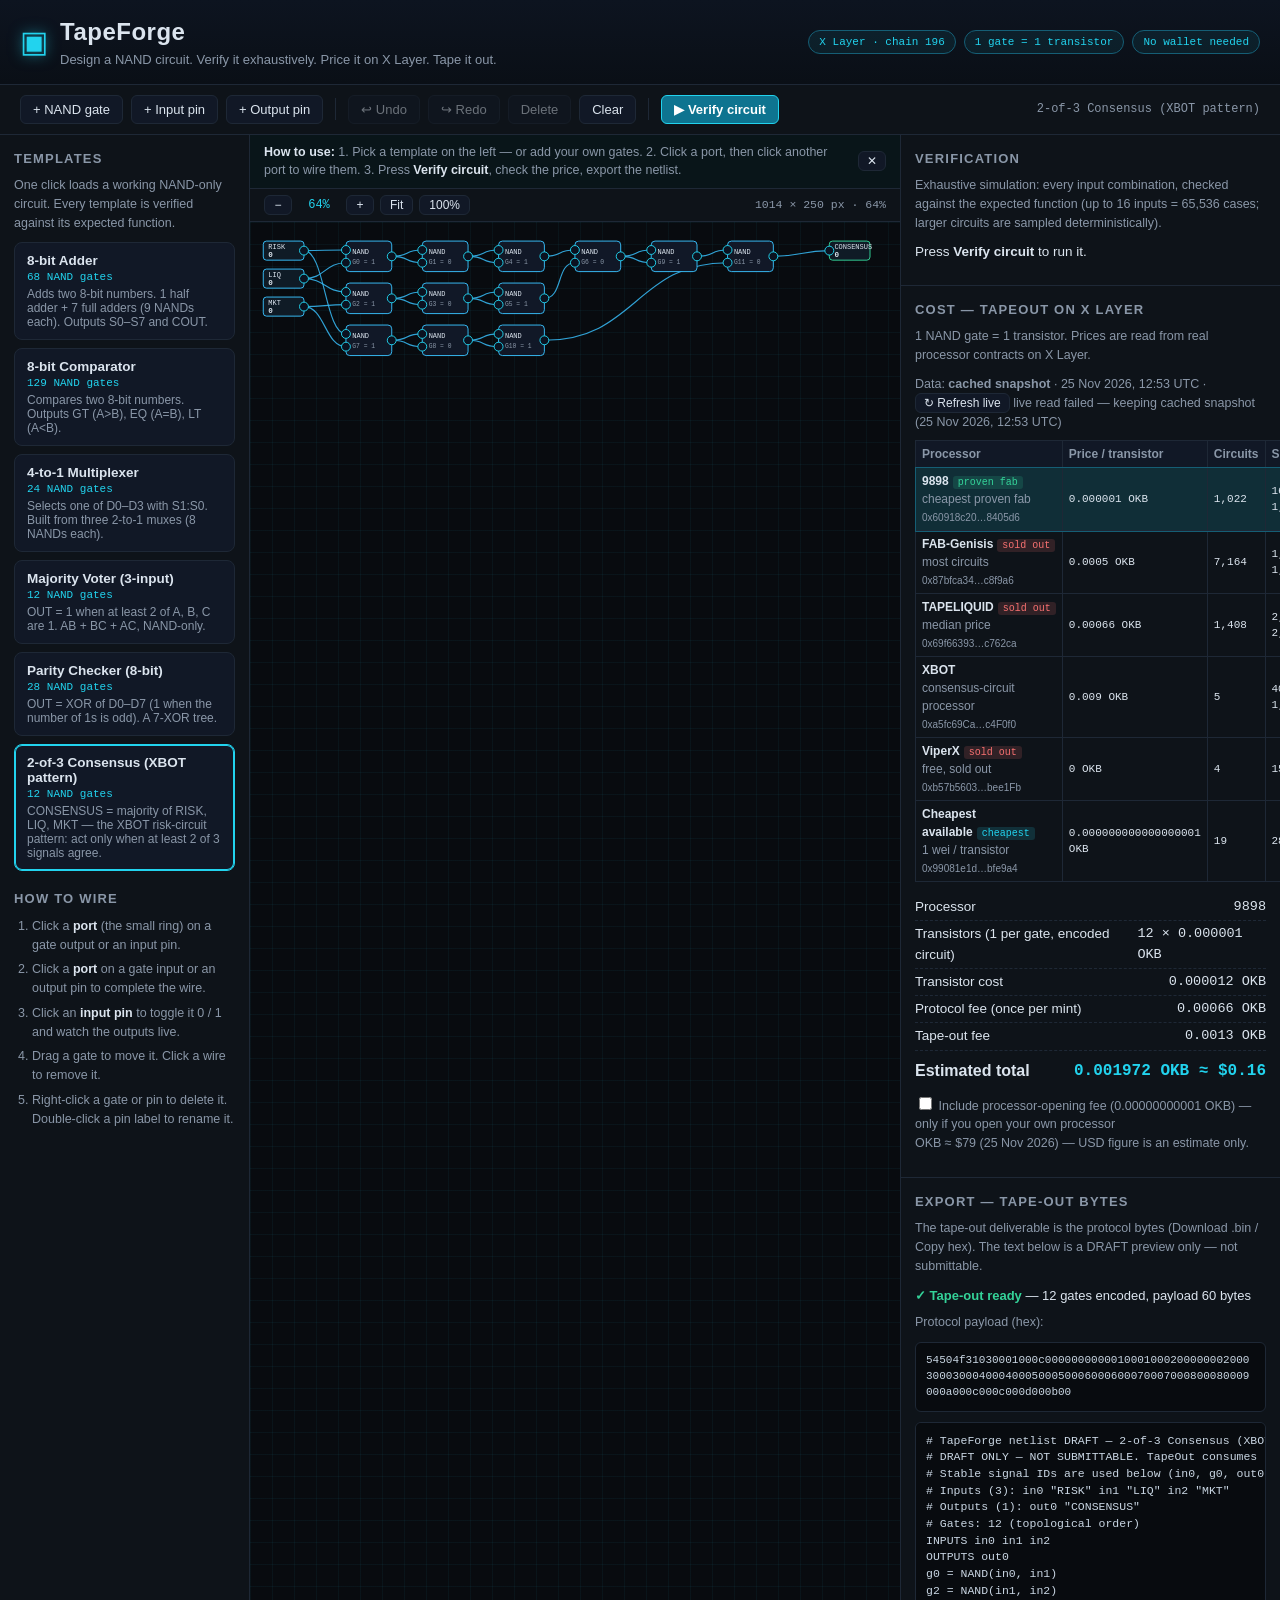
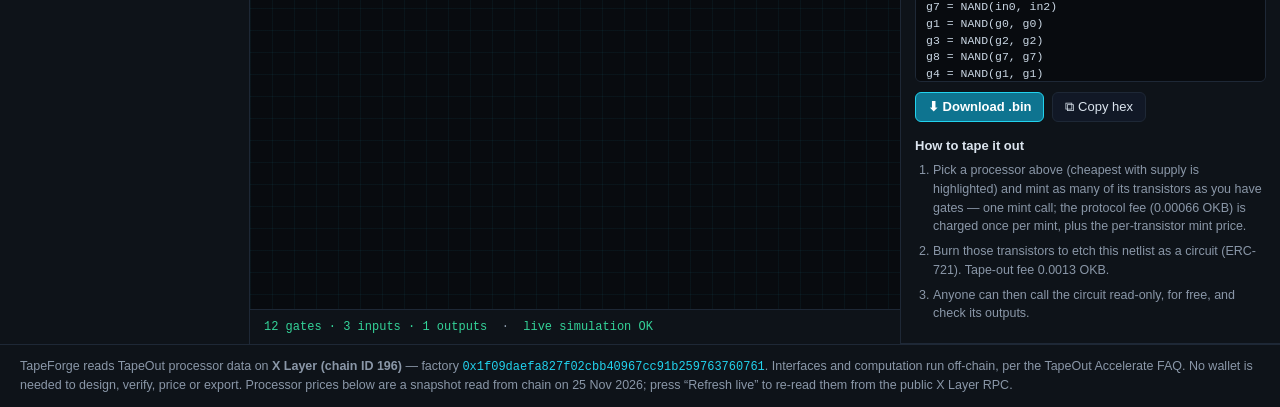
==== commit 8b1e8583: "Audit fix (2026-11-25): decoded TapeOut payload is the circuit Verify checks, Export delivers, Cost " ====
--- a/tapeforge-deweb.html
+++ b/tapeforge-deweb.html
@@ -203,6 +203,15 @@
 .check { display: block; font-size: 12.5px; color: var(--muted); margin-top: 8px; }
 
 /* ---------- export ---------- */
+#export-status { font-size: 13px; margin-bottom: 8px; }
+#export-status .pass { color: var(--green); font-weight: 700; }
+#export-status .fail { color: var(--red); font-weight: 700; }
+#payload-hex {
+  background: #080b0f; border: 1px solid var(--border); border-radius: 6px;
+  padding: 10px; font-family: var(--mono); font-size: 11px; line-height: 1.45;
+  max-height: 120px; overflow: auto; white-space: pre-wrap; word-break: break-all;
+  margin: 0 0 10px; color: #c9d6e3;
+}
 #netlist-view {
   background: #080b0f; border: 1px solid var(--border); border-radius: 6px;
   padding: 10px; font-family: var(--mono); font-size: 11.5px; line-height: 1.45;
@@ -311,22 +320,25 @@
         <tbody id="processor-body"></tbody>
       </table>
       <div id="cost-breakdown"></div>
-      <label class="check"><input type="checkbox" id="chk-open-fee"> Include processor-opening fee (0.0066 OKB) — only if you open your own processor</label>
+      <label class="check"><input type="checkbox" id="chk-open-fee"> <span id="lbl-open-fee-text">Include processor-opening fee — only if you open your own processor</span></label>
       <p class="panel-note" id="okb-note">OKB ≈ $79 (25 Nov 2026) — USD figure is an estimate only.</p>
     </section>
 
-    <section class="panel" id="export-panel" aria-label="Netlist export">
-      <h2>Export netlist</h2>
-      <p class="panel-note">The exact NAND netlist for this circuit, ready to tape out.</p>
+    <section class="panel" id="export-panel" aria-label="Tape-out export">
+      <h2>Export — tape-out bytes</h2>
+      <p class="panel-note">The tape-out deliverable is the protocol bytes (Download .bin / Copy hex). The text below is a DRAFT preview only — not submittable.</p>
+      <div id="export-status"></div>
+      <p class="panel-note">Protocol payload (hex):</p>
+      <pre id="payload-hex"></pre>
       <pre id="netlist-view"></pre>
       <div class="btn-row">
-        <button id="btn-download" class="primary">⬇ Download .txt</button>
-        <button id="btn-copy">⧉ Copy</button>
+        <button id="btn-download" class="primary">⬇ Download .bin</button>
+        <button id="btn-copy">⧉ Copy hex</button>
       </div>
       <h3>How to tape it out</h3>
       <ol class="howto">
-        <li>Pick a processor above (cheapest with supply is highlighted) and mint as many of its transistors as you have gates.</li>
-        <li>Burn those transistors to etch this netlist as a circuit (ERC-721). Tape-out fee ≈ 0.0013 OKB.</li>
+        <li>Pick a processor above (cheapest with supply is highlighted) and mint as many of its transistors as you have gates — one mint call; the protocol fee (0.00066 OKB) is charged once per mint, plus the per-transistor mint price.</li>
+        <li>Burn those transistors to etch this netlist as a circuit (ERC-721). Tape-out fee 0.0013 OKB.</li>
         <li>Anyone can then call the circuit read-only, for free, and check its outputs.</li>
       </ol>
     </section>
@@ -555,21 +567,58 @@
     }
   ];
 
+
   // ------------------------------------------------------------- compilation
   // Compile a circuit into flat arrays for fast repeated evaluation.
   // values[] layout: [0..nInputs) inputs, [nInputs..nInputs+nGates) gate outputs,
-  // [nInputs+nGates] constant 0 (unconnected gate inputs read as 0).
+  // [nInputs+nGates] constant 0 (an intentionally open gate input reads as 0
+  // in the LIVE preview only — open ports BLOCK verify/export, see below).
+  //
+  // Strict validation (audit §1): every source reference is checked against
+  // a Map of known IDs. A reference to an unknown ID or with a bad kind is a
+  // HARD ERROR (it is never silently resolved to 0). A null reference is an
+  // intentionally open editor port: it is allowed in the live preview but is
+  // recorded per-port in unconnectedPorts / unwiredOutputs and blocks
+  // encode/verify/export. Duplicate IDs (across inputs, gates and outputs)
+  // are a hard error. ID tables use Map, never plain-object `in` lookups.
   function compile(circuit) {
     var nIn = circuit.inputs.length, nG = circuit.gates.length;
-    var gateIdx = {}, inIdx = {};
-    circuit.gates.forEach(function (g, i) { gateIdx[g.id] = i; });
-    circuit.inputs.forEach(function (p, i) { inIdx[p.id] = i; });
+    var gateIdx = new Map(), inIdx = new Map(), outIdx = new Map();
+    var duplicateIds = [], seenIds = new Map();
+    function noteId(kind, id) {
+      if (seenIds.has(id)) duplicateIds.push(id);
+      else seenIds.set(id, kind);
+    }
+    circuit.inputs.forEach(function (p, i) { noteId('input', p.id); inIdx.set(p.id, i); });
+    circuit.gates.forEach(function (g, i) { noteId('gate', g.id); gateIdx.set(g.id, i); });
+    circuit.outputs.forEach(function (o, i) { noteId('output', o.id); outIdx.set(o.id, i); });
+    if (duplicateIds.length > 0) {
+      return { error: 'duplicate id(s): ' + duplicateIds.join(', ') + ' — every input, gate and output id must be unique' };
+    }
+    // Validate every reference. A broken reference is a hard error.
+    var brokenRefs = [];
+    function checkRef(ref, where) {
+      if (ref === null || ref === undefined) return; // open port — recorded below, not broken
+      if (typeof ref !== 'object' || (ref.k !== 'i' && ref.k !== 'g') || typeof ref.id !== 'string') {
+        brokenRefs.push(where + ': malformed reference ' + JSON.stringify(ref));
+        return;
+      }
+      if (ref.k === 'i' && !inIdx.has(ref.id)) brokenRefs.push(where + ': unknown input id "' + ref.id + '"');
+      if (ref.k === 'g' && !gateIdx.has(ref.id)) brokenRefs.push(where + ': unknown gate id "' + ref.id + '"');
+    }
+    circuit.gates.forEach(function (g) {
+      checkRef(g.a, 'gate ' + g.id + ' input a');
+      checkRef(g.b, 'gate ' + g.id + ' input b');
+    });
+    circuit.outputs.forEach(function (o) { checkRef(o.src, 'output ' + o.id + ' (' + o.name + ')'); });
+    if (brokenRefs.length > 0) {
+      return { error: 'broken reference(s): ' + brokenRefs.join('; ') };
+    }
     var CONST0 = nIn + nG;
     function srcSlot(s) {
-      if (!s) return CONST0;
-      if (s.k === 'i') return (s.id in inIdx) ? inIdx[s.id] : CONST0;
-      if (s.k === 'g') return (s.id in gateIdx) ? nIn + gateIdx[s.id] : CONST0;
-      return CONST0;
+      if (!s) return CONST0; // open port — reads as 0 in the live preview only
+      if (s.k === 'i') return inIdx.get(s.id);
+      return nIn + gateIdx.get(s.id);
     }
     // Kahn topological sort (detects combinational loops).
     var indeg = new Array(nG).fill(0), adj = [];
@@ -577,7 +626,7 @@
     for (var k = 0; k < nG; k++) {
       var deps = [];
       [circuit.gates[k].a, circuit.gates[k].b].forEach(function (s) {
-        if (s && s.k === 'g' && (s.id in gateIdx)) deps.push(gateIdx[s.id]);
+        if (s && s.k === 'g') deps.push(gateIdx.get(s.id));
       });
       deps.forEach(function (d) { indeg[k]++; adj[d].push(k); });
     }
@@ -589,22 +638,33 @@
       order.push(u);
       adj[u].forEach(function (v) { if (--indeg[v] === 0) q.push(v); });
     }
-    if (order.length !== nG) return { error: 'combinational loop: ' + (nG - order.length) + ' gate(s) form a cycle (NAND circuits here must be acyclic)' };
+    if (order.length !== nG) {
+      var unevaluated = [];
+      var inOrder = {};
+      order.forEach(function (gi) { inOrder[gi] = true; });
+      for (var e = 0; e < nG; e++) if (!inOrder[e]) unevaluated.push(circuit.gates[e].id);
+      return { error: 'combinational loop: ' + unevaluated.length + ' gate(s) could not be evaluated (' + unevaluated.join(', ') + ') — NAND circuits here must be acyclic', unevaluated: unevaluated };
+    }
     var aSrc = [], bSrc = [];
     for (var j = 0; j < nG; j++) {
       aSrc.push(srcSlot(circuit.gates[j].a));
       bSrc.push(srcSlot(circuit.gates[j].b));
     }
     var outSrc = circuit.outputs.map(function (o) { return srcSlot(o.src); });
-    var unconnected = 0;
+    // Count missing ports INDIVIDUALLY (audit §1 Low): a NAND with both
+    // inputs open is 2 unconnected inputs, not 1.
+    var unconnectedPorts = [];
     circuit.gates.forEach(function (g) {
-      if (!g.a || !g.b) unconnected++;
+      if (!g.a) unconnectedPorts.push({ gateId: g.id, which: 'a' });
+      if (!g.b) unconnectedPorts.push({ gateId: g.id, which: 'b' });
     });
-    var unwiredOutputs = circuit.outputs.filter(function (o) { return !o.src; }).length;
+    var unwiredOutputs = circuit.outputs.filter(function (o) { return !o.src; }).map(function (o) { return o.id; });
     return {
-      nInputs: nIn, nGates: nG, order: order, aSrc: aSrc, bSrc: bSrc,
-      outSrc: outSrc, unconnected: unconnected, unwiredOutputs: unwiredOutputs,
-      const0: CONST0
+      error: null, nInputs: nIn, nGates: nG, order: order, aSrc: aSrc, bSrc: bSrc,
+      outSrc: outSrc, unconnectedPorts: unconnectedPorts, unwiredOutputs: unwiredOutputs,
+      unevaluated: [], const0: CONST0,
+      // Back-compat counts (kept so callers can read a plain number).
+      unconnected: unconnectedPorts.length
     };
   }
 
@@ -620,6 +680,9 @@
     return out;
   }
 
+  // Live preview simulation. Open ports read as 0 (with a warning); broken
+  // references and loops are hard errors. The returned `warnings` carry the
+  // full compile result so the UI can list the exact open ports.
   function simulate(circuit, inputBits) {
     var comp = compile(circuit);
     if (comp.error) return { error: comp.error };
@@ -628,6 +691,207 @@
     var gateValues = {};
     circuit.gates.forEach(function (g, i) { gateValues[g.id] = values[comp.nInputs + i]; });
     return { outputs: outputs, gateValues: gateValues, warnings: comp };
+  }
+
+  // ------------------------------------------------------- TapeOut payload
+  // The governing fix (audit verdict): the DECODED TapeOut payload is the
+  // circuit that Verify checks, Export delivers, and Cost counts.
+  //
+  // PAYLOAD FORMAT — "TapeForge TapeOut payload v1" (documented, self-contained):
+  //   bytes 0..3  : magic "TPO1" (0x54 0x50 0x4F 0x31)
+  //   bytes 4..5  : nIn    (uint16, little-endian)
+  //   bytes 6..7  : nOut   (uint16, little-endian)
+  //   bytes 8..11 : nGates (uint32, little-endian)
+  //   bytes 12..  : nGates records, each 4 bytes: a (uint16 LE), b (uint16 LE)
+  // Signal numbering: 0..nIn-1 are the circuit inputs. Gate i (0-based, in
+  // encoded order) produces signal nIn+i. Each gate's a and b must be
+  // < nIn+i (a BACKWARD reference — a gate may only read signals produced
+  // before it). The outputs are the LAST nOut produced signals
+  // (nIn+nGates-nOut .. nIn+nGates-1), in the order the outputs were declared.
+  //
+  // Encoding: gates are emitted in topological order, except the output
+  // source gates are placed in the final nOut positions (in output order)
+  // where that is topologically possible. Where it is not — the source also
+  // feeds a non-output gate, or it depends on an output declared after it,
+  // or the output is sourced from an input pin — a 2-NAND identity buffer
+  // (NOT(NOT(x))) is appended instead, so the output value lands in the
+  // correct final signal position. The encoder never reorders the six
+  // templates' gates. Five of the six place directly with ZERO buffers; the
+  // comparator needs 4 buffer NANDs (its GT and EQ sources also feed the
+  // NOT gates inside the LT output's OR, so they cannot sit in the final
+  // positions) — 129 editor gates encode to 133. The tests pin this.
+  var PAYLOAD_MAGIC = 'TPO1';
+  var PAYLOAD_HEADER_BYTES = 12;
+
+  function encodePayload(circuit) {
+    var comp = compile(circuit);
+    if (comp.error) return { error: comp.error };
+    if (comp.unconnectedPorts.length > 0) {
+      var ups = comp.unconnectedPorts.map(function (p) { return 'gate ' + p.gateId + ' input ' + p.which; }).join(', ');
+      return { error: 'structural error: unconnected gate input(s): ' + ups + ' — wire every gate input before verifying or exporting' };
+    }
+    if (comp.unwiredOutputs.length > 0) {
+      return { error: 'structural error: unwired output(s): ' + comp.unwiredOutputs.join(', ') + ' — wire every output before verifying or exporting' };
+    }
+    var nIn = circuit.inputs.length, nG = circuit.gates.length, nOut = circuit.outputs.length;
+    if (nOut === 0) return { error: 'structural error: the circuit has no outputs — add an output pin before verifying or exporting' };
+    if (nIn + nG + 2 * nOut > 65535) return { error: 'circuit too large for the payload format (signal index would exceed 65535)' };
+
+    // Dependency graph over gate indices.
+    var gateIdx = new Map();
+    circuit.gates.forEach(function (g, i) { gateIdx.set(g.id, i); });
+    var deps = [], dependents = [];
+    for (var i = 0; i < nG; i++) { deps.push([]); dependents.push([]); }
+    circuit.gates.forEach(function (g, gi) {
+      [g.a, g.b].forEach(function (s) {
+        if (s && s.k === 'g') {
+          var d = gateIdx.get(s.id);
+          deps[gi].push(d);
+          dependents[d].push(gi);
+        }
+      });
+    });
+    // Output source gates, in output declaration order (-1 = sourced from an
+    // input pin, which always needs a buffer).
+    var outGate = circuit.outputs.map(function (o) {
+      if (!o.src || o.src.k !== 'g') return -1;
+      return gateIdx.get(o.src.id);
+    });
+    // Which output source gates can be placed directly in the final nOut
+    // positions? Fixpoint: a source gate is direct only if (a) no non-output
+    // gate depends on it, and (b) it does not depend on an output source
+    // declared after it. Anything else is emitted in its normal topological
+    // position and its output is copied by a 2-NAND buffer at the end.
+    var direct = new Map(); // gate index -> output index, for directly placed sources
+    outGate.forEach(function (gi, oj) { if (gi >= 0) direct.set(gi, oj); });
+    var changed = true;
+    while (changed) {
+      changed = false;
+      var toRemove = [];
+      direct.forEach(function (oj, gi) {
+        var ok = true;
+        dependents[gi].forEach(function (dep) {
+          if (!direct.has(dep)) ok = false; // a normal gate depends on it
+          else if (direct.get(dep) < oj) ok = false; // an earlier output depends on it
+        });
+        deps[gi].forEach(function (d) {
+          if (direct.has(d) && direct.get(d) > oj) ok = false; // depends on a later output
+        });
+        if (!ok) toRemove.push(gi);
+      });
+      toRemove.forEach(function (gi) { direct.delete(gi); changed = true; });
+    }
+    // Emit in three phases so the outputs are EXACTLY the last nOut signals:
+    //   (1) all non-direct gates, in topological order;
+    //   (2) the buf1 (NOT) half of every output buffer — these are ordinary
+    //       intermediate signals and must NOT sit in the final positions;
+    //   (3) the final nOut signals, in output order: a direct source gate,
+    //       or the buf2 (NOT(NOT(x)) = x) half of a buffer.
+    // A buf1 only reads a source that is already emitted (a normal gate or an
+    // input pin), so phase (2) never creates a forward reference.
+    var encoded = []; // {a, b} with a,b = signal indices (resolved below)
+    var sigOfGate = new Map(); // gate index -> signal index, once emitted
+    function inSig(s) {
+      if (s.k === 'i') {
+        var idx = -1;
+        circuit.inputs.forEach(function (p, i) { if (p.id === s.id) idx = i; });
+        return idx;
+      }
+      return nIn + sigOfGate.get(gateIdx.get(s.id));
+    }
+    comp.order.forEach(function (gi) {
+      if (direct.has(gi)) return; // emitted later, in the final positions
+      var g = circuit.gates[gi];
+      var a = inSig(g.a), b = inSig(g.b);
+      sigOfGate.set(gi, encoded.length);
+      encoded.push({ a: a, b: b, src: gi });
+    });
+    var buffers = 0, bufferOutputs = [];
+    var buf1Sig = {}; // output index -> signal index of its buf1 gate
+    circuit.outputs.forEach(function (o, oj) {
+      var gi = outGate[oj];
+      if (gi >= 0 && direct.has(gi)) return; // no buffer for this output
+      var srcSig = (gi >= 0) ? (nIn + sigOfGate.get(gi)) : inSig(o.src);
+      buf1Sig[oj] = nIn + encoded.length;
+      encoded.push({ a: srcSig, b: srcSig, src: null });
+      buffers += 2;
+      bufferOutputs.push(o.name);
+    });
+    circuit.outputs.forEach(function (o, oj) {
+      var gi = outGate[oj];
+      if (gi >= 0 && direct.has(gi)) {
+        var g = circuit.gates[gi];
+        sigOfGate.set(gi, encoded.length);
+        encoded.push({ a: inSig(g.a), b: inSig(g.b), src: gi });
+      } else {
+        encoded.push({ a: buf1Sig[oj], b: buf1Sig[oj], src: null });
+      }
+    });
+    // Validate backward references (safety net — must hold by construction).
+    for (var e = 0; e < encoded.length; e++) {
+      if (encoded[e].a >= nIn + e || encoded[e].b >= nIn + e) {
+        return { error: 'internal error: encoded gate ' + e + ' has a forward reference (a=' + encoded[e].a + ', b=' + encoded[e].b + ')' };
+      }
+      if (encoded[e].a < 0 || encoded[e].b < 0) {
+        return { error: 'internal error: encoded gate ' + e + ' has an unresolved input' };
+      }
+    }
+    var nGates = encoded.length;
+    var bytes = new Uint8Array(PAYLOAD_HEADER_BYTES + 4 * nGates);
+    bytes[0] = 0x54; bytes[1] = 0x50; bytes[2] = 0x4F; bytes[3] = 0x31; // "TPO1"
+    bytes[4] = nIn & 0xff; bytes[5] = (nIn >> 8) & 0xff;
+    bytes[6] = nOut & 0xff; bytes[7] = (nOut >> 8) & 0xff;
+    bytes[8] = nGates & 0xff; bytes[9] = (nGates >> 8) & 0xff;
+    bytes[10] = (nGates >> 16) & 0xff; bytes[11] = (nGates >> 24) & 0xff;
+    for (var r = 0; r < nGates; r++) {
+      var off = PAYLOAD_HEADER_BYTES + 4 * r;
+      bytes[off] = encoded[r].a & 0xff; bytes[off + 1] = (encoded[r].a >> 8) & 0xff;
+      bytes[off + 2] = encoded[r].b & 0xff; bytes[off + 3] = (encoded[r].b >> 8) & 0xff;
+    }
+    var hex = '';
+    for (var h = 0; h < bytes.length; h++) hex += ('0' + bytes[h].toString(16)).slice(-2);
+    return {
+      error: null, bytes: bytes, hex: hex, nIn: nIn, nOut: nOut,
+      nGates: nGates, buffers: buffers, bufferOutputs: bufferOutputs,
+      editorGateCount: nG, encodedGateCount: nGates
+    };
+  }
+
+  // Decode and strictly validate a payload. Returns { error } on any
+  // malformed input (bad magic, wrong length, forward reference, bad counts).
+  function decodePayload(bytes) {
+    if (!bytes || bytes.length < PAYLOAD_HEADER_BYTES) return { error: 'payload too short (' + (bytes ? bytes.length : 0) + ' bytes)' };
+    var b = bytes instanceof Uint8Array ? bytes : new Uint8Array(bytes);
+    if (b[0] !== 0x54 || b[1] !== 0x50 || b[2] !== 0x4F || b[3] !== 0x31) return { error: 'bad payload magic (expected TPO1)' };
+    var nIn = b[4] | (b[5] << 8);
+    var nOut = b[6] | (b[7] << 8);
+    var nGates = (b[8] | (b[9] << 8) | (b[10] << 16) | (b[11] << 24)) >>> 0;
+    if (nOut === 0) return { error: 'payload declares zero outputs' };
+    if (nOut > nGates) return { error: 'payload declares more outputs (' + nOut + ') than gates (' + nGates + ')' };
+    if (b.length !== PAYLOAD_HEADER_BYTES + 4 * nGates) return { error: 'payload length ' + b.length + ' does not match the declared ' + nGates + ' gates' };
+    var gates = [];
+    for (var i = 0; i < nGates; i++) {
+      var off = PAYLOAD_HEADER_BYTES + 4 * i;
+      var a = b[off] | (b[off + 1] << 8);
+      var bb = b[off + 2] | (b[off + 3] << 8);
+      if (a >= nIn + i || bb >= nIn + i) return { error: 'gate ' + i + ' has a forward reference (a=' + a + ', b=' + bb + ', max ' + (nIn + i - 1) + ')' };
+      gates.push({ a: a, b: bb });
+    }
+    return { error: null, nIn: nIn, nOut: nOut, nGates: nGates, gates: gates };
+  }
+
+  // Simulate a DECODED payload. Outputs are the last nOut produced signals.
+  function simulateDecoded(decoded, inputBits) {
+    var n = decoded.nIn;
+    var values = new Array(n + decoded.nGates).fill(0);
+    for (var i = 0; i < n; i++) values[i] = inputBits[i] ? 1 : 0;
+    for (var k = 0; k < decoded.nGates; k++) {
+      var g = decoded.gates[k];
+      values[n + k] = (values[g.a] & values[g.b]) ? 0 : 1;
+    }
+    var out = [];
+    for (var j = 0; j < decoded.nOut; j++) out.push(values[n + decoded.nGates - decoded.nOut + j]);
+    return out;
   }
 
   // ------------------------------------------------------------ verification
@@ -641,14 +905,25 @@
     };
   }
 
-  // Exhaustively simulate every input combination (n <= 16) or a deterministic
-  // sample (n > 16: all-zero, all-one, single-bit, + 4096 seeded random cases).
-  // expectedFn: bits[] -> expected output bits[]; null = structural check only.
+  // Verify the circuit by simulating the DECODED payload bytes — the exact
+  // bytes Export delivers and Cost counts. Encode -> decode -> simulate ->
+  // compare to the expected function. A compile error, a structural error
+  // (open ports, unwired outputs) or an empty circuit NEVER produces a pass
+  // count: it returns { error, total: 0, passed: 0, failed: 0 } with the
+  // error set, so no test can mistake it for a pass (audit §2 Low).
+  // expectedFn: bits[] -> expected output bits[]; null = simulate only, in
+  // which case the result has hasExpected false and passed/failed null — the
+  // UI must show "simulated, no expected function" WITHOUT a pass count.
   function verifyCircuit(circuit, expectedFn) {
-    var comp = compile(circuit);
-    if (comp.error) return { error: comp.error, total: 0, passed: 0, failed: 0, failures: [], sampled: false };
-    var n = circuit.inputs.length;
-    var values = new Array(comp.nInputs + comp.nGates + 1).fill(0);
+    var enc = encodePayload(circuit);
+    if (enc.error) {
+      return { error: enc.error, hasExpected: !!expectedFn, total: 0, passed: 0, failed: 0, failures: [], sampled: false, gateCount: 0, buffers: 0, nIn: circuit.inputs.length, nOut: circuit.outputs.length, inputCount: circuit.inputs.length, outputCount: circuit.outputs.length };
+    }
+    var dec = decodePayload(enc.bytes);
+    if (dec.error) {
+      return { error: 'internal error: the encoded payload failed to decode (' + dec.error + ')', hasExpected: !!expectedFn, total: 0, passed: 0, failed: 0, failures: [], sampled: false, gateCount: 0, buffers: 0, nIn: enc.nIn, nOut: enc.nOut, inputCount: circuit.inputs.length, outputCount: circuit.outputs.length };
+    }
+    var n = enc.nIn;
     var cases = [];
     var sampled = false;
     if (n <= 16) {
@@ -679,8 +954,8 @@
         bits = new Array(n);
         for (var b = 0; b < n; b++) bits[b] = (cases[ci] >> b) & 1;
       }
-      var got = evalCompiled(comp, bits, values);
-      if (!expectedFn) { passed++; continue; }
+      var got = simulateDecoded(dec, bits);
+      if (!expectedFn) continue; // simulated only — no pass count
       var exp = expectedFn(bits);
       var ok = got.length === exp.length;
       if (ok) for (var o = 0; o < got.length; o++) if (got[o] !== exp[o]) { ok = false; break; }
@@ -688,66 +963,123 @@
       else if (failures.length < 20) failures.push({ bits: bits.slice(), got: got.slice(), expected: exp.slice() });
     }
     return {
-      total: cases.length, passed: passed, failed: cases.length - passed,
+      error: null, hasExpected: !!expectedFn,
+      total: cases.length,
+      passed: expectedFn ? passed : null,
+      failed: expectedFn ? (cases.length - passed) : null,
       failures: failures, sampled: sampled,
-      unconnected: comp.unconnected, unwiredOutputs: comp.unwiredOutputs,
-      gateCount: comp.nGates, inputCount: n, outputCount: circuit.outputs.length
+      gateCount: enc.nGates, buffers: enc.buffers, bufferOutputs: enc.bufferOutputs,
+      nIn: enc.nIn, nOut: enc.nOut,
+      inputCount: n, outputCount: circuit.outputs.length
     };
   }
 
   // ---------------------------------------------------------------- netlist
-  function srcName(circuit, s) {
-    if (!s) return '0';
-    if (s.k === 'i') {
-      var p = circuit.inputs.find(function (x) { return x.id === s.id; });
-      return p ? p.name : '?';
-    }
-    var idx = circuit.gates.findIndex(function (g) { return g.id === s.id; });
-    return idx >= 0 ? 'G' + idx : '?';
-  }
-
-  function exportNetlist(circuit, name) {
+  // The tape-out deliverable is the PROTOCOL BYTES. This function runs the
+  // shared structural + protocol validation (encode -> decode -> re-simulate
+  // one case as a self-check) and returns the bytes, or an error naming the
+  // exact port/gate that blocks export. A disconnected output, a dangling
+  // reference, a self-referencing NAND and a combinational loop all block.
+  function exportTapeout(circuit) {
+    var enc = encodePayload(circuit);
+    if (enc.error) return { error: enc.error };
+    var dec = decodePayload(enc.bytes);
+    if (dec.error) return { error: 'internal error: the encoded payload failed to decode (' + dec.error + ')' };
+    // Self-check: the decoded payload must simulate (one case is enough to
+    // prove the decode path works; full verification is verifyCircuit's job).
+    var probe = simulateDecoded(dec, new Array(enc.nIn).fill(0));
+    if (probe.length !== enc.nOut) return { error: 'internal error: decoded payload produced ' + probe.length + ' outputs, expected ' + enc.nOut };
+    return {
+      error: null, bytes: enc.bytes, hex: enc.hex,
+      nIn: enc.nIn, nOut: enc.nOut, nGates: enc.nGates,
+      buffers: enc.buffers, bufferOutputs: enc.bufferOutputs,
+      editorGateCount: enc.editorGateCount
+    };
+  }
+
+  // Human-readable draft preview ONLY. It is labelled DRAFT in the header and
+  // must never be presented as submittable: TapeOut consumes the protocol
+  // bytes, not this text. It serializes STABLE signal IDs (in0, g0, out0)
+  // and keeps display names as comments, so a pin renamed to "G0" can never
+  // collide with a gate (audit §4 High).
+  function exportNetlistDraft(circuit, name) {
+    var comp = compile(circuit);
     var lines = [];
-    lines.push('# TapeForge netlist — ' + (name || 'untitled circuit'));
-    lines.push('# NAND-only. 1 gate = 1 transistor. TapeOut on X Layer (chain 196).');
-    lines.push('# Inputs (' + circuit.inputs.length + '): ' + circuit.inputs.map(function (p) { return p.name; }).join(' '));
-    lines.push('# Outputs (' + circuit.outputs.length + '): ' + circuit.outputs.map(function (o) { return o.name; }).join(' '));
-    lines.push('# Gates: ' + circuit.gates.length);
-    lines.push('INPUTS ' + circuit.inputs.map(function (p) { return p.name; }).join(' '));
-    lines.push('OUTPUTS ' + circuit.outputs.map(function (o) { return o.name; }).join(' '));
-    circuit.gates.forEach(function (g, i) {
-      lines.push('G' + i + ' = NAND(' + srcName(circuit, g.a) + ', ' + srcName(circuit, g.b) + ')');
+    lines.push('# TapeForge netlist DRAFT — ' + (name || 'untitled circuit'));
+    lines.push('# DRAFT ONLY — NOT SUBMITTABLE. TapeOut consumes the protocol bytes (see Export), not this text.');
+    lines.push('# Stable signal IDs are used below (in0, g0, out0); display names are comments only.');
+    lines.push('# Inputs (' + circuit.inputs.length + '): ' + circuit.inputs.map(function (p) { return p.id + ' "' + p.name + '"'; }).join(' '));
+    lines.push('# Outputs (' + circuit.outputs.length + '): ' + circuit.outputs.map(function (o) { return o.id + ' "' + o.name + '"'; }).join(' '));
+    if (comp.error) lines.push('# COMPILE ERROR: ' + comp.error);
+    else {
+      lines.push('# Gates: ' + circuit.gates.length + ' (topological order)');
+      if (comp.unconnectedPorts.length) lines.push('# WARNING: ' + comp.unconnectedPorts.length + ' unconnected gate input(s): ' + comp.unconnectedPorts.map(function (p) { return p.gateId + '.' + p.which; }).join(', '));
+      if (comp.unwiredOutputs.length) lines.push('# WARNING: unwired output(s): ' + comp.unwiredOutputs.join(', '));
+    }
+    lines.push('INPUTS ' + circuit.inputs.map(function (p) { return p.id; }).join(' '));
+    lines.push('OUTPUTS ' + circuit.outputs.map(function (o) { return o.id; }).join(' '));
+    function refName(s) {
+      if (!s) return '0';
+      if (s.k === 'i') return s.id;
+      return s.id;
+    }
+    comp.order.forEach(function (gi) {
+      var g = circuit.gates[gi];
+      lines.push(g.id + ' = NAND(' + refName(g.a) + ', ' + refName(g.b) + ')');
     });
     circuit.outputs.forEach(function (o) {
-      lines.push(o.name + ' = ' + srcName(circuit, o.src));
+      lines.push(o.id + ' = ' + refName(o.src) + '   # "' + o.name + '"');
     });
     lines.push('#');
-    lines.push('# To tape this out (needs a wallet + OKB):');
-    lines.push('# 1. Pick a processor on X Layer (see the Cost panel) and mint ' + circuit.gates.length + ' of its transistors (1 per NAND gate).');
-    lines.push('# 2. Burn the transistors to etch this netlist as a circuit (ERC-721) — the tape-out fee is ~0.0013 OKB.');
-    lines.push('# 3. Anyone can then call the circuit read-only, free, and check its outputs.');
+    lines.push('# To tape this out, use the protocol bytes (Download .bin / Copy hex) —');
+    lines.push('# the bytes encode the gates above in topological order with the outputs');
+    lines.push('# in the final signal positions. A wallet + OKB are needed to mint and etch.');
     return lines.join('\n') + '\n';
   }
+  // Back-compat name: the old exportNetlist returned the named-equation text.
+  // It now returns the DRAFT (same text, new header). Callers that need the
+  // tape-out deliverable must use exportTapeout.
+  function exportNetlist(circuit, name) { return exportNetlistDraft(circuit, name); }
 
   // -------------------------------------------------------------------- cost
-  var TAPEOUT_FEE_OKB = 0.0013;      // flat tape-out fee, per the TapeOut docs
-  var PROCESSOR_OPEN_FEE_OKB = 0.0066; // flat fee to open your own processor
-  function costEstimate(gateCount, priceOkb) {
-    var transistorCost = gateCount * priceOkb;
+  // All money is integer wei (BigInt) end to end; decimals are formatted only
+  // for display (audit §3 Medium — no parseInt on wei values, no float math).
+  //   total = gates * mintPrice + protocolFee (once per mint call) + tapeoutFee
+  //         (+ deployFee only if opening your own processor).
+  // gateCount MUST be the number of gates in the final ENCODED circuit
+  // (including output buffers), not the editor gate count.
+  function costEstimate(encodedGateCount, fees) {
+    var mintPrice = BigInt(fees.mintPriceWei);
+    var protocolFee = BigInt(fees.protocolFeeWei);
+    var tapeoutFee = BigInt(fees.tapeoutFeeWei);
+    var deployFee = fees.deployFeeWei !== undefined && fees.deployFeeWei !== null ? BigInt(fees.deployFeeWei) : 0n;
+    var transistorCost = BigInt(encodedGateCount) * mintPrice;
+    var total = transistorCost + protocolFee + tapeoutFee + deployFee;
     return {
-      transistors: gateCount,
-      transistorCost: transistorCost,
-      tapeoutFee: TAPEOUT_FEE_OKB,
-      total: transistorCost + TAPEOUT_FEE_OKB,
-      processorOpenFee: PROCESSOR_OPEN_FEE_OKB
+      gates: encodedGateCount,
+      transistorCostWei: transistorCost, protocolFeeWei: protocolFee,
+      tapeoutFeeWei: tapeoutFee, deployFeeWei: deployFee, totalWei: total
     };
   }
-  function formatOkb(v) {
-    if (v === 0) return '0';
-    if (v >= 0.01) return v.toFixed(4).replace(/0+$/, '').replace(/\.$/, '');
-    if (v >= 0.000001) return v.toFixed(9).replace(/0+$/, '').replace(/\.$/, '');
-    return v.toExponential(2);
-  }
+  // Format a wei BigInt as an OKB decimal string, integer arithmetic only.
+  // e.g. 2028000000000000n -> "0.002028"; 10000000n -> "0.00000000001".
+  function formatWei(wei) {
+    var w = BigInt(wei);
+    if (w === 0n) return '0';
+    var neg = w < 0n;
+    if (neg) w = -w;
+    var s = w.toString();
+    var out;
+    if (s.length <= 18) out = '0.' + '0'.repeat(18 - s.length) + s;
+    else out = s.slice(0, s.length - 18) + '.' + s.slice(s.length - 18);
+    out = out.replace(/0+$/, '').replace(/\.$/, '');
+    return (neg ? '-' : '') + out;
+  }
+  // Back-compat: the old formatOkb took a float OKB value. It now takes a
+  // wei BigInt (or a decimal string/number of wei) and formats it. Callers
+  // passing a float OKB value will get a wrong result — all callers were
+  // updated to pass wei.
+  function formatOkb(wei) { return formatWei(wei); }
 
   return {
     createBuilder: createBuilder,
@@ -755,11 +1087,17 @@
     compile: compile,
     simulate: simulate,
     verifyCircuit: verifyCircuit,
+    encodePayload: encodePayload,
+    decodePayload: decodePayload,
+    simulateDecoded: simulateDecoded,
+    exportTapeout: exportTapeout,
+    exportNetlistDraft: exportNetlistDraft,
     exportNetlist: exportNetlist,
     costEstimate: costEstimate,
+    formatWei: formatWei,
     formatOkb: formatOkb,
-    TAPEOUT_FEE_OKB: TAPEOUT_FEE_OKB,
-    PROCESSOR_OPEN_FEE_OKB: PROCESSOR_OPEN_FEE_OKB
+    PAYLOAD_MAGIC: PAYLOAD_MAGIC,
+    PAYLOAD_HEADER_BYTES: PAYLOAD_HEADER_BYTES
   };
 });
 
@@ -767,6 +1105,10 @@
 <script>
 // TapeForge — UI layer. Plain DOM + SVG, no framework, no network except the
 // optional X Layer RPC read (refreshLive). All circuit logic lives in circuit.js.
+//
+// Audit fixes (2026-11-25): all money is integer wei (BigInt) end to end;
+// RPC reads pin a block first and publish only a fully validated quote;
+// verify/export/cost all run against the DECODED protocol payload.
 (function () {
   'use strict';
   var TF = window.TapeForgeCircuit;
@@ -774,8 +1116,17 @@
   // ------------------------------------------------------------ data
   var FACTORY = '0x1f09daefa827f02cbb40967cc91b259763760761';
   var RPCS = ['https://rpc.xlayer.tech', 'https://tapeout.net/rpc-xlayer'];
-  // Selectors from the public TapeOut read script (openwitness.net/p/9897):
-  var SEL = { transistors: '0x6fbd1719', nextId: '0x61b8ce8c', price: '0x6817c76c', minted: '0x4f02c420', cap: '0x8f770ad0' };
+  // Selectors from the public TapeOut read script (openwitness.net/p/9897),
+  // plus the fee selectors verified live on X Layer (audit §3):
+  //   mintPrice    0x6817c76c — transistor TOKEN contract
+  //   protocolFee  0xb0e21e8a — transistor TOKEN contract
+  //   TAPEOUT_FEE  0xadfb2b69 — PROCESSOR contract
+  //   deployFee    0xeb2a5d2c — FACTORY contract
+  var SEL = {
+    transistors: '0x6fbd1719', nextId: '0x61b8ce8c',
+    price: '0x6817c76c', minted: '0x4f02c420', cap: '0x8f770ad0',
+    protocolFee: '0xb0e21e8a', tapeoutFee: '0xadfb2b69', deployFee: '0xeb2a5d2c'
+  };
   var OKB_USD = 79; // approx OKB price, 25 Nov 2026 — estimate only
 
   // Cached snapshot — real X Layer processors, read from chain 2026-11-25T12:53:31Z
@@ -783,16 +1134,27 @@
   // Names FAB-Genisis / TAPELIQUID / 9898 are from the 23 Oct 2026 openwitness
   // survey; their addresses match that survey's price + circuit-count signature.
   // Totals at snapshot time: 450 processors, 12,242 circuits, median price 0.00066 OKB.
+  // minted/cap/circuits are DECIMAL STRINGS: some caps (1e24) exceed the
+  // exact-integer range of a JS number, so all arithmetic on them is BigInt.
   var SNAPSHOT_AT = '25 Nov 2026, 12:53 UTC';
   var processors = [
-    { name: '9898', address: '0x60918c204f3c94630d3d793738fc36293c8405d6', transistor: '0x0f7e9ed401fe35010ebc4d021a204ba031a23194', priceWei: '1000000000000', minted: 16511, cap: 1000000000000, circuits: 1022, note: 'cheapest proven fab' },
-    { name: 'FAB-Genisis', address: '0x87bfca3494aa228ff589ab9b642143a5e8c8f9a6', transistor: '0xbe6f94115d32f3ac3252bc4626573e739beeb714', priceWei: '500000000000000', minted: 1000000, cap: 1000000, circuits: 7164, note: 'most circuits' },
-    { name: 'TAPELIQUID', address: '0x69f663931209096037474d7c20402232e5c762ca', transistor: '0x3fa393d3081accff9e7989619b688235f6d3ee3f', priceWei: '660000000000000', minted: 2100000, cap: 2100000, circuits: 1408, note: 'median price' },
-    { name: 'XBOT', address: '0xa5fc69Ca2D3d462CCa204D894D85ac8071c4F0f0', transistor: '0x7bE7280e31984d18f62218519985EC5DcCa751De', priceWei: '9000000000000000', minted: 40, cap: 1000000000, circuits: 5, note: 'consensus-circuit processor' },
-    { name: 'ViperX', address: '0xb57b56034e2dc25161e2512CfC40b24EA3bee1Fb', transistor: '0xfce5366485140045e95ebdba88ad775fc4aad79f', priceWei: '0', minted: 158, cap: 158, circuits: 4, note: 'free, sold out' },
-    { name: 'Cheapest available', address: '0x99081e1d0ce916cd5b2c53e769dfc3b000bfe9a4', transistor: '0x80a7eb72bc4e559c47304efe6a0f6e73717df5cb', priceWei: '1', minted: 281, cap: 1e24, circuits: 19, note: '1 wei / transistor' }
+    { name: '9898', address: '0x60918c204f3c94630d3d793738fc36293c8405d6', transistor: '0x0f7e9ed401fe35010ebc4d021a204ba031a23194', priceWei: '1000000000000', minted: '16511', cap: '1000000000000', circuits: '1022', note: 'cheapest proven fab' },
+    { name: 'FAB-Genisis', address: '0x87bfca3494aa228ff589ab9b642143a5e8c8f9a6', transistor: '0xbe6f94115d32f3ac3252bc4626573e739beeb714', priceWei: '500000000000000', minted: '1000000', cap: '1000000', circuits: '7164', note: 'most circuits' },
+    { name: 'TAPELIQUID', address: '0x69f663931209096037474d7c20402232e5c762ca', transistor: '0x3fa393d3081accff9e7989619b688235f6d3ee3f', priceWei: '660000000000000', minted: '2100000', cap: '2100000', circuits: '1408', note: 'median price' },
+    { name: 'XBOT', address: '0xa5fc69Ca2D3d462CCa204D894D85ac8071c4F0f0', transistor: '0x7bE7280e31984d18f62218519985EC5DcCa751De', priceWei: '9000000000000000', minted: '40', cap: '1000000000', circuits: '5', note: 'consensus-circuit processor' },
+    { name: 'ViperX', address: '0xb57b56034e2dc25161e2512CfC40b24EA3bee1Fb', transistor: '0xfce5366485140045e95ebdba88ad775fc4aad79f', priceWei: '0', minted: '158', cap: '158', circuits: '4', note: 'free, sold out' },
+    { name: 'Cheapest available', address: '0x99081e1d0ce916cd5b2c53e769dfc3b000bfe9a4', transistor: '0x80a7eb72bc4e559c47304efe6a0f6e73717df5cb', priceWei: '1', minted: '281', cap: '1000000000000000000000000', circuits: '19', note: '1 wei / transistor' }
   ];
-  processors.forEach(function (p) { p.priceOkb = Number(BigInt(p.priceWei)) / 1e18; });
+  // Protocol-wide fee constants, verified live on X Layer (audit §3).
+  // Same on 9898, FAB-Genisis and XBOT; used as the snapshot values until a
+  // live refresh replaces them. The old hardcoded 0.0066 OKB
+  // "processor-opening fee" was stale and wrong — the live deployFee is
+  // 10,000,000 wei = 0.00000000001 OKB.
+  var liveFees = {
+    protocolFeeWei: 660000000000000n,   // 0.00066 OKB, once per mint call
+    tapeoutFeeWei: 1300000000000000n,   // 0.0013 OKB
+    deployFeeWei: 10000000n             // 0.00000000001 OKB
+  };
   var dataLive = false, liveBlock = null, liveAt = null;
   var selectedProc = 0; // index into processors
 
@@ -800,14 +1162,25 @@
   var state = {
     circuit: null, layout: { gates: {}, inputs: {}, outputs: {} },
     inputValues: {}, counters: { gate: 0, input: 0, output: 0 },
-    templateId: null, circuitName: 'Custom circuit'
+    templateId: null, circuitName: 'Custom circuit',
+    // Revision counter: incremented on EVERY circuit mutation (commit,
+    // restore, loadTemplate, Clear). Verify results and pending wires are
+    // stamped with the revision they belong to; a mismatch means stale.
+    revision: 0,
+    // Expected function preserved across compatible edits (audit §2 High).
+    // Set when a template loads; kept while the pin interface (input/output
+    // ids, in order) is unchanged; dropped with a flag when it changes.
+    // Renaming a pin does NOT change its id, so a rename keeps the function.
+    expectedFn: null, expectedSig: null, expectedTemplateId: null,
+    expectedDropped: false
   };
   var history = [], redoStack = [];
   var pendingWire = null; // {k:'i'|'g', id} source ref waiting for a target
+  var pendingWireRev = null; // state.revision when the wire started
   var selected = null;    // {kind:'gate'|'input'|'output', id}
   var drag = null;        // {id, dx, dy, moved}
   var mousePos = null;    // svg coords while a wire is pending
-  var lastVerify = null;
+  var lastVerify = null;  // {result, revision, snapshot}
   var zoomMode = 'fit'; // 'fit' = fit the whole circuit in view, or a number = manual zoom level
   function computeFitZoom(size) {
     var cs = $('canvas-scroll');
@@ -833,18 +1206,58 @@
   var svg = document.getElementById('canvas');
   var $ = function (id) { return document.getElementById(id); };
 
+  function bumpRevision() { state.revision++; }
+  function circuitSnapshot() { return JSON.stringify(state.circuit); }
+  function currentSig() {
+    return {
+      inputIds: state.circuit.inputs.map(function (p) { return p.id; }),
+      outputIds: state.circuit.outputs.map(function (o) { return o.id; })
+    };
+  }
+  // Drop the preserved expected function when the pin interface changed.
+  // Called from renderAll so every mutation path is covered (addGate,
+  // addPin, deleteSelected, deleteWire, completeWire, loadTemplate, Clear,
+  // undo/redo, renamePin, input toggles).
+  function checkExpectedSig() {
+    if (!state.expectedFn) return;
+    var sig = currentSig();
+    var same = state.expectedSig &&
+      sig.inputIds.join(',') === state.expectedSig.inputIds.join(',') &&
+      sig.outputIds.join(',') === state.expectedSig.outputIds.join(',');
+    if (!same) {
+      state.expectedFn = null;
+      state.expectedSig = null;
+      state.expectedTemplateId = null;
+      state.expectedDropped = true;
+    }
+  }
+
   function snapshot() {
     return JSON.parse(JSON.stringify({
       circuit: state.circuit, layout: state.layout, inputValues: state.inputValues,
-      counters: state.counters, templateId: state.templateId, circuitName: state.circuitName
+      counters: state.counters, templateId: state.templateId, circuitName: state.circuitName,
+      expectedSig: state.expectedSig, expectedTemplateId: state.expectedTemplateId,
+      expectedDropped: state.expectedDropped
     }));
   }
   function restore(s) {
     state.circuit = s.circuit; state.layout = s.layout; state.inputValues = s.inputValues;
     state.counters = s.counters; state.templateId = s.templateId; state.circuitName = s.circuitName;
-    pendingWire = null; selected = null;
-  }
-  function commit() { history.push(snapshot()); if (history.length > 60) history.shift(); redoStack = []; }
+    state.expectedSig = s.expectedSig || null;
+    state.expectedTemplateId = s.expectedTemplateId || null;
+    state.expectedDropped = !!s.expectedDropped;
+    // Re-derive the function from the template id (functions cannot be
+    // JSON-serialised into history). If the restored circuit is the template
+    // (or a compatible edit of it), its expected function comes back with it.
+    state.expectedFn = null;
+    if (state.expectedTemplateId) {
+      var tpl = TF.TEMPLATES.find(function (t) { return t.id === state.expectedTemplateId; });
+      if (tpl) state.expectedFn = tpl.expected;
+    }
+    cancelTransient();
+    bumpRevision();
+  }
+  function commit() { history.push(snapshot()); if (history.length > 60) history.shift(); redoStack = []; bumpRevision(); }
   function undo() {
     if (!history.length) return;
     redoStack.push(snapshot()); restore(history.pop()); renderAll();
@@ -852,6 +1265,17 @@
   function redo() {
     if (!redoStack.length) return;
     history.push(snapshot()); restore(redoStack.pop()); renderAll();
+  }
+
+  // Cancel all transient editor state (audit §5 High): a pending wire, a
+  // selection, a drag, the mouse position, and the pin-click timer. Called
+  // whenever the circuit is replaced or restored, so no stale action can
+  // land on a different circuit.
+  var clickTimer = null, clickTarget = null;
+  function cancelTransient() {
+    pendingWire = null; pendingWireRev = null;
+    selected = null; drag = null; mousePos = null;
+    if (clickTimer) { clearTimeout(clickTimer); clickTimer = null; clickTarget = null; }
   }
 
   // ------------------------------------------------------------ layout
@@ -924,7 +1348,20 @@
   function esc(s) {
     return String(s).replace(/&/g, '&amp;').replace(/</g, '&lt;').replace(/>/g, '&gt;').replace(/"/g, '&quot;');
   }
+  function fmtBig(v) { return BigInt(v).toLocaleString('en-US'); }
+  function fmtSupply(v) {
+    var b = BigInt(v);
+    return b >= 1000000000000000n ? Number(b).toExponential(0) : fmtBig(v);
+  }
   function renderAll() {
+    checkExpectedSig();
+    // Stale verify results (audit §2 High): a result belongs to the exact
+    // revision + circuit structure it was run on. Any mutation clears it.
+    if (lastVerify && (lastVerify.revision !== state.revision || lastVerify.snapshot !== circuitSnapshot())) {
+      lastVerify = null;
+      $('verify-summary').innerHTML = 'Press <b>Verify circuit</b> to run it.';
+      $('verify-table-wrap').innerHTML = '';
+    }
     renderTemplates();
     renderCanvas();
     updateLive();
@@ -1043,40 +1480,56 @@
     var sim = TF.simulate(c, c.inputs.map(function (p) { return state.inputValues[p.id] || 0; }));
     var el = $('live-status');
     var parts = ['<span class="ok">' + c.gates.length + ' gates · ' + c.inputs.length + ' inputs · ' + c.outputs.length + ' outputs</span>'];
-    if (sim.error) parts.push('<span class="err">⚠ ' + esc(sim.error) + '</span>');
-    else {
-      if (sim.warnings.unconnected) parts.push('<span class="warn">⚠ ' + sim.warnings.unconnected + ' gate input(s) unconnected (read as 0)</span>');
-      if (sim.warnings.unwiredOutputs) parts.push('<span class="warn">⚠ ' + sim.warnings.unwiredOutputs + ' output(s) unwired</span>');
-      if (!sim.warnings.unconnected && !sim.warnings.unwiredOutputs) parts.push('<span class="ok">live simulation OK</span>');
+    if (sim.error) {
+      // A compile error (dangling reference, loop, duplicate id) is the
+      // status — never "live simulation OK" on a broken circuit (§2/§5).
+      parts.push('<span class="err">⚠ ' + esc(sim.error) + '</span>');
+    } else {
+      // Count unconnected ports INDIVIDUALLY (§1 Low) and unwired outputs
+      // from the compile warnings carried by TF.simulate.
+      var ups = sim.warnings.unconnectedPorts || [];
+      var unw = sim.warnings.unwiredOutputs || [];
+      if (ups.length) parts.push('<span class="warn">⚠ ' + ups.length + ' gate input(s) unconnected (read as 0)</span>');
+      if (unw.length) parts.push('<span class="warn">⚠ ' + unw.length + ' output(s) unwired</span>');
+      if (!ups.length && !unw.length) parts.push('<span class="ok">live simulation OK</span>');
     }
     el.innerHTML = parts.join(' &nbsp;·&nbsp; ');
   }
 
   // ------------------------------------------------------------ verify UI
   function runVerify() {
-    var tpl = state.templateId ? TF.TEMPLATES.find(function (t) { return t.id === state.templateId; }) : null;
-    var expectedFn = tpl ? tpl.expected : null;
+    var expectedFn = state.expectedFn || null;
     var t0 = Date.now();
     var r = TF.verifyCircuit(state.circuit, expectedFn);
-    lastVerify = r;
+    lastVerify = { result: r, revision: state.revision, snapshot: circuitSnapshot() };
     var box = $('verify-summary'), wrap = $('verify-table-wrap');
     if (r.error) {
+      // A structural error is never a pass count (§2 High): no "8/8 pass"
+      // for a disconnected output, no "1/1 pass" for an empty canvas.
       box.innerHTML = '<span class="fail">Cannot verify: ' + esc(r.error) + '</span>';
       wrap.innerHTML = '';
       return;
     }
-    var head = r.failed === 0
-      ? '<span class="pass">✓ ' + r.passed.toLocaleString() + '/' + r.total.toLocaleString() + ' cases pass</span>'
-      : '<span class="fail">✗ ' + r.passed.toLocaleString() + '/' + r.total.toLocaleString() + ' pass — ' + r.failed.toLocaleString() + ' fail</span>';
-    head += ' <span style="color:var(--muted)">(' + (r.sampled ? 'sampled, deterministic' : 'exhaustive') + ', ' + (Date.now() - t0) + ' ms)</span>';
-    if (!expectedFn) head += '<br><span style="color:var(--muted)">No expected function for a custom circuit — showing simulated outputs only (structural checks: no loops, ' + r.unconnected + ' unconnected inputs, ' + r.unwiredOutputs + ' unwired outputs).</span>';
+    var head;
+    if (!r.hasExpected) {
+      head = '<span class="ok">Simulated, no expected function — ' + r.total.toLocaleString() + ' cases simulated</span>' +
+        ' <span style="color:var(--muted)">(' + (r.sampled ? 'sampled, deterministic' : 'exhaustive') + ', ' + r.gateCount + ' encoded gates' + (r.buffers ? ', incl. ' + r.buffers + ' buffer NANDs' : '') + ', ' + (Date.now() - t0) + ' ms)</span>';
+      if (state.expectedDropped) head += '<br><span class="warn">Pin interface changed — the expected function no longer applies.</span>';
+    } else {
+      head = r.failed === 0
+        ? '<span class="pass">✓ ' + r.passed.toLocaleString() + '/' + r.total.toLocaleString() + ' cases pass</span>'
+        : '<span class="fail">✗ ' + r.passed.toLocaleString() + '/' + r.total.toLocaleString() + ' pass — ' + r.failed.toLocaleString() + ' fail</span>';
+      head += ' <span style="color:var(--muted)">(' + (r.sampled ? 'sampled, deterministic' : 'exhaustive') + ', ' + r.gateCount + ' encoded gates' + (r.buffers ? ', incl. ' + r.buffers + ' buffer NANDs' : '') + ', ' + (Date.now() - t0) + ' ms)</span>';
+    }
     box.innerHTML = head;
 
     // Truth table: failures first, then the first passing cases (max 40 rows).
     var c = state.circuit;
     var rows = [];
     function rowFor(bits) {
-      var got = TF.simulate(c, bits).outputs;
+      var s2 = TF.simulate(c, bits);
+      if (!s2 || s2.error) return null;
+      var got = s2.outputs;
       var exp = expectedFn ? expectedFn(bits) : null;
       var ok = !exp || got.every(function (v, i) { return v === exp[i]; });
       return { bits: bits, got: got, exp: exp, ok: ok };
@@ -1087,10 +1540,14 @@
       for (var cs = 0; cs < Math.min(need, r.total); cs++) {
         var bits = c.inputs.map(function (_, i) { return (cs >> i) & 1; });
         var row = rowFor(bits);
-        if (row.ok) rows.push(row);
+        if (row && row.ok) rows.push(row);
       }
     }
-    if (!rows.length) { wrap.innerHTML = '<p class="panel-note">No rows to show.</p>'; return; }
+    if (!rows.length) {
+      // Never claim "No rows to show" for a sampled run that retained none.
+      wrap.innerHTML = '<p class="panel-note">' + (r.sampled ? 'Sampled run — no rows retained.' : 'No rows to show.') + '</p>';
+      return;
+    }
     var h = '<table><thead><tr>' +
       c.inputs.map(function (p) { return '<th class="mono">' + esc(p.name) + '</th>'; }).join('') +
       c.outputs.map(function (o) { return '<th class="mono">' + esc(o.name) + '</th>'; }).join('') +
@@ -1103,140 +1560,299 @@
         (expectedFn ? '<td class="' + (row.ok ? 'pass' : 'fail') + '">' + (row.ok ? '✓' : '✗ FAIL') + '</td>' : '') + '</tr>';
     });
     h += '</tbody></table>';
-    if (r.total > rows.length) h += '<p class="panel-note">Showing ' + rows.length + ' of ' + r.total.toLocaleString() + ' cases' + (r.failed ? ' (all ' + r.failed + ' failures shown first)' : ' (first cases)') + '.</p>';
+    // Label exactly what is shown (§2 Low): never claim all failures are
+    // shown when the verifier retains at most 20 of them.
+    var note;
+    if (r.sampled) {
+      note = 'Showing ' + rows.length + ' sampled cases of ' + r.total.toLocaleString();
+      if (r.hasExpected && r.failed) note += ' (' + Math.min(r.failed, 20) + ' of ' + r.failed + ' failures shown first)';
+      note += '.';
+    } else {
+      note = 'Showing ' + rows.length + ' of ' + r.total.toLocaleString() + ' cases';
+      if (r.hasExpected && r.failed) note += r.failed <= 20 ? ' (all ' + r.failed + ' failures shown first)' : ' (first 20 of ' + r.failed + ' failures shown first)';
+      else if (!r.hasExpected) note += ' (simulated outputs only)';
+      else note += ' (first cases)';
+      note += '.';
+    }
+    h += '<p class="panel-note">' + note + '</p>';
     wrap.innerHTML = h;
   }
 
   // ------------------------------------------------------------ cost UI
-  function cheapestAvailable() {
+  // The quote counts the gates in the FINAL ENCODED circuit (including the
+  // 2-NAND output buffers), never the editor gate count (§3 High).
+  function encodedForCost() {
+    var enc = TF.encodePayload(state.circuit);
+    if (enc.error) return { error: enc.error };
+    return { error: null, gates: enc.nGates, buffers: enc.buffers, bufferOutputs: enc.bufferOutputs };
+  }
+  // Cheapest among the six listed processors that can actually fill the
+  // order: remaining supply (cap - minted, BigInt) must cover the encoded
+  // gate count. best === null (not !best) so row 0 can win (§3 Medium).
+  function cheapestAvailable(gates) {
     var best = null;
     processors.forEach(function (p, i) {
-      if (p.minted < p.cap && (!best || p.priceOkb < processors[best].priceOkb)) best = i;
+      var remaining = BigInt(p.cap) - BigInt(p.minted);
+      if (remaining >= BigInt(gates) && (best === null || BigInt(p.priceWei) < BigInt(processors[best].priceWei))) best = i;
     });
     return best;
   }
   function renderCost() {
-    var cheapest = cheapestAvailable();
+    var enc = encodedForCost();
+    var cheapest = enc.error ? null : cheapestAvailable(enc.gates);
     $('processor-body').innerHTML = processors.map(function (p, i) {
-      var soldOut = p.minted >= p.cap;
+      var soldOut = BigInt(p.minted) >= BigInt(p.cap);
+      var remaining = BigInt(p.cap) - BigInt(p.minted);
+      var canFill = !enc.error && remaining >= BigInt(enc.gates);
       var tags = '';
       if (i === cheapest) tags += '<span class="tag cheapest">cheapest</span>';
-      if (p.circuits >= 1000 && !soldOut) tags += '<span class="tag">proven fab</span>';
+      if (BigInt(p.circuits) >= 1000n && !soldOut) tags += '<span class="tag">proven fab</span>';
       if (soldOut) tags += '<span class="tag soldout">sold out</span>';
+      else if (!enc.error && !canFill) tags += '<span class="tag soldout">unavailable</span>';
       return '<tr data-proc="' + i + '" class="' + (i === selectedProc ? 'selected' : '') + '">' +
         '<td><b>' + esc(p.name) + '</b>' + tags + '<br><span style="color:var(--muted)">' + esc(p.note) + '</span><br>' +
         '<span class="mono" style="color:var(--muted);font-size:10px">' + p.address.slice(0, 10) + '…' + p.address.slice(-6) + '</span></td>' +
-        '<td class="mono">' + TF.formatOkb(p.priceOkb) + ' OKB</td>' +
-        '<td class="mono">' + p.circuits.toLocaleString() + '</td>' +
-        '<td class="mono">' + p.minted.toLocaleString() + ' / ' + (p.cap >= 1e15 ? p.cap.toExponential(0) : p.cap.toLocaleString()) + '</td></tr>';
+        '<td class="mono">' + TF.formatWei(BigInt(p.priceWei)) + ' OKB</td>' +
+        '<td class="mono">' + fmtBig(p.circuits) + '</td>' +
+        '<td class="mono">' + fmtBig(p.minted) + ' / ' + fmtSupply(p.cap) + '</td></tr>';
     }).join('');
+    // Deploy-fee checkbox label shows the LIVE deployFee — never a hardcoded
+    // value (§3 High: the old 0.0066 OKB was stale and wrong).
+    var lbl = $('lbl-open-fee-text');
+    if (lbl) lbl.textContent = 'Include processor-opening fee (' + TF.formatWei(liveFees.deployFeeWei) + ' OKB) — only if you open your own processor';
     var p = processors[selectedProc];
-    var gates = state.circuit.gates.length;
-    var est = TF.costEstimate(gates, p.priceOkb);
-    var openFee = $('chk-open-fee').checked ? TF.PROCESSOR_OPEN_FEE_OKB : 0;
-    var total = est.total + openFee;
-    var usd = total * OKB_USD;
-    $('cost-breakdown').innerHTML =
-      '<div class="row"><span>Processor</span><span class="num">' + esc(p.name) + '</span></div>' +
-      '<div class="row"><span>Transistors (1 per gate)</span><span class="num">' + gates + ' × ' + TF.formatOkb(p.priceOkb) + ' OKB</span></div>' +
-      '<div class="row"><span>Transistor cost</span><span class="num">' + TF.formatOkb(est.transistorCost) + ' OKB</span></div>' +
-      '<div class="row"><span>Tape-out fee</span><span class="num">' + TF.formatOkb(est.tapeoutFee) + ' OKB</span></div>' +
-      (openFee ? '<div class="row"><span>Processor-opening fee</span><span class="num">' + TF.formatOkb(openFee) + ' OKB</span></div>' : '') +
-      '<div class="row total"><span>Estimated total</span><span>' + TF.formatOkb(total) + ' OKB ≈ $' + usd.toFixed(2) + '</span></div>';
+    var box = $('cost-breakdown');
+    if (enc.error) {
+      // No quote at all for a circuit that cannot be encoded (§3 High).
+      box.innerHTML = '<div class="row"><span>No quote</span><span class="num">' + esc(enc.error) + '</span></div>' +
+        '<p class="panel-note">Fix the circuit above (wire every gate input and output) to get a tape-out quote.</p>';
+    } else {
+      var remaining = BigInt(p.cap) - BigInt(p.minted);
+      var soldOut = BigInt(p.minted) >= BigInt(p.cap);
+      if (remaining < BigInt(enc.gates)) {
+        // A processor that cannot fill the order gets no normal quote.
+        box.innerHTML = '<div class="row"><span>Processor</span><span class="num">' + esc(p.name) + '</span></div>' +
+          '<div class="row"><span>Status</span><span class="num">' + (soldOut ? 'unavailable (sold out)' : 'unavailable — only ' + fmtBig(remaining) + ' transistor(s) left, need ' + enc.gates) + '</span></div>' +
+          '<p class="panel-note">This processor cannot fill a ' + enc.gates + '-gate order. Pick another processor above.</p>';
+      } else {
+        var includeDeploy = $('chk-open-fee').checked;
+        var est = TF.costEstimate(enc.gates, {
+          mintPriceWei: BigInt(p.priceWei),
+          protocolFeeWei: liveFees.protocolFeeWei,
+          tapeoutFeeWei: liveFees.tapeoutFeeWei,
+          deployFeeWei: includeDeploy ? liveFees.deployFeeWei : 0n
+        });
+        var usd = Number(est.totalWei) / 1e18 * OKB_USD;
+        box.innerHTML =
+          '<div class="row"><span>Processor</span><span class="num">' + esc(p.name) + '</span></div>' +
+          '<div class="row"><span>Transistors (1 per gate, encoded circuit)</span><span class="num">' + enc.gates + ' × ' + TF.formatWei(BigInt(p.priceWei)) + ' OKB</span></div>' +
+          '<div class="row"><span>Transistor cost</span><span class="num">' + TF.formatWei(est.transistorCostWei) + ' OKB</span></div>' +
+          '<div class="row"><span>Protocol fee (once per mint)</span><span class="num">' + TF.formatWei(est.protocolFeeWei) + ' OKB</span></div>' +
+          '<div class="row"><span>Tape-out fee</span><span class="num">' + TF.formatWei(est.tapeoutFeeWei) + ' OKB</span></div>' +
+          (includeDeploy ? '<div class="row"><span>Processor-opening fee</span><span class="num">' + TF.formatWei(est.deployFeeWei) + ' OKB</span></div>' : '') +
+          '<div class="row total"><span>Estimated total</span><span>' + TF.formatWei(est.totalWei) + ' OKB ≈ $' + usd.toFixed(2) + '</span></div>' +
+          (enc.buffers ? '<p class="panel-note">Includes ' + enc.buffers + ' buffer NAND(s) so the outputs land in the final signal positions' + (enc.bufferOutputs.length ? ' (' + enc.bufferOutputs.map(esc).join(', ') + ')' : '') + '.</p>' : '');
+      }
+    }
     var src = $('data-source');
     var label = dataLive
       ? '<b class="live">LIVE</b> from X Layer RPC · block ' + liveBlock + ' · ' + liveAt
       : '<b>cached snapshot</b> · <span id="snapshot-date">' + SNAPSHOT_AT + '</span>';
-    src.innerHTML = 'Data: ' + label + ' · <button id="btn-refresh" class="small">↻ Refresh live</button> <span id="refresh-status"></span>';
-    $('btn-refresh').addEventListener('click', refreshLive);
-  }
+    src.innerHTML = 'Data: ' + label + ' · <button id="btn-refresh" class="small">↻ Refresh live</button> <span id="refresh-status">' + esc(refreshStatus) + '</span>';
+    var rb = $('btn-refresh');
+    rb.addEventListener('click', refreshLive);
+    rb.disabled = refreshInFlight;
+  }
+
+  // ------------------------------------------------------------ export UI
+  // The tape-out deliverable is the PROTOCOL BYTES from TF.exportTapeout —
+  // the single shared validation for both Download and Copy (§4 Critical).
+  // The text netlist is a DRAFT preview only and stays available even for
+  // an invalid circuit.
   function renderNetlist() {
-    $('netlist-view').textContent = TF.exportNetlist(state.circuit, state.circuitName);
+    var exp = TF.exportTapeout(state.circuit);
+    var statusEl = $('export-status');
+    var hexEl = $('payload-hex');
+    var dl = $('btn-download'), cp = $('btn-copy');
+    if (exp.error) {
+      statusEl.innerHTML = '<span class="fail">Not tape-out ready: ' + esc(exp.error) + '</span>';
+      hexEl.textContent = '— no payload (blocked: see above)';
+      dl.disabled = true; cp.disabled = true;
+    } else {
+      statusEl.innerHTML = '<span class="pass">✓ Tape-out ready</span> — ' + exp.nGates + ' gates encoded' +
+        (exp.buffers ? ' (incl. ' + exp.buffers + ' buffer NANDs for ' + exp.bufferOutputs.map(esc).join(', ') + ')' : '') +
+        ', payload ' + exp.bytes.length + ' bytes';
+      var hex = exp.hex;
+      hexEl.textContent = hex.length > 160
+        ? hex.slice(0, 160) + '… (' + exp.bytes.length + ' bytes, ' + hex.length + ' hex chars total)'
+        : hex;
+      dl.disabled = false; cp.disabled = false;
+    }
+    $('netlist-view').textContent = TF.exportNetlistDraft(state.circuit, state.circuitName);
   }
 
   // ------------------------------------------------------------ live RPC
+  // Audit §5: pin a block FIRST, then make ALL eth_calls at that block;
+  // resolve token addresses at that block before pricing them; decode
+  // validated 32-byte words DIRECTLY with BigInt (no parseInt on wei
+  // values); require exactly one successful response per requested id;
+  // stage a complete new result and publish ONLY after the whole quote
+  // validates; retry the WHOLE read on the second RPC endpoint; never
+  // publish a partial read and never present a failed read as live data.
+  var refreshSeq = 0, refreshInFlight = false, refreshStatus = '';
   function rpcCall(url, payload) {
     return fetch(url, {
       method: 'POST', headers: { 'Content-Type': 'application/json' },
       body: JSON.stringify(payload), signal: AbortSignal.timeout(20000)
     }).then(function (r) { if (!r.ok) throw new Error('HTTP ' + r.status); return r.json(); });
   }
-  function word(h, i) {
-    i = i || 0;
-    if (!h || typeof h !== 'string') return 0;
-    return parseInt(h.slice(2 + i * 64, 2 + i * 64 + 64) || '0', 16);
-  }
-  function addr(h) { return h ? '0x' + h.slice(26, 66) : '0x' + '0'.repeat(40); }
-  function batch(url, pairs) {
-    // pairs: [[to, data], ...] — max 10 per batch (public RPC limit)
+  function isWord(h) { return typeof h === 'string' && /^0x[0-9a-fA-F]{64}$/.test(h); }
+  function wordBigInt(h) {
+    if (!isWord(h)) throw new Error('malformed 32-byte word: ' + String(h));
+    return BigInt(h);
+  }
+  function wordAddr(h) {
+    if (!isWord(h)) throw new Error('malformed 32-byte word: ' + String(h));
+    return '0x' + h.slice(26).toLowerCase();
+  }
+  function batch(url, pairs, blockHex) {
+    // pairs: [[to, data], ...] — max 10 per batch (public RPC limit).
+    // Every response must be present exactly once, error-free, and a
+    // validated 32-byte word, or the WHOLE batch (and the whole refresh) fails.
     var out = [];
     var chain = Promise.resolve();
     for (var i = 0; i < pairs.length; i += 10) {
       (function (part) {
         chain = chain.then(function () {
           return rpcCall(url, part.map(function (p, k) {
-            return { jsonrpc: '2.0', id: k, method: 'eth_call', params: [{ to: p[0], data: p[1] }, 'latest'] };
+            return { jsonrpc: '2.0', id: k, method: 'eth_call', params: [{ to: p[0], data: p[1] }, blockHex] };
           })).then(function (res) {
+            var arr = Array.isArray(res) ? res : [res];
+            if (arr.length !== part.length) throw new Error('batch returned ' + arr.length + ' results for ' + part.length + ' requests');
             var byId = {};
-            (Array.isArray(res) ? res : [res]).forEach(function (o) { byId[o.id] = o.result; });
-            part.forEach(function (_, k) { out.push(byId[k]); });
+            arr.forEach(function (o) {
+              if (!o || o.error) throw new Error('JSON-RPC error for id ' + (o && o.id) + ': ' + JSON.stringify(o && o.error));
+              if (byId[o.id] !== undefined) throw new Error('duplicate response id ' + o.id);
+              if (!isWord(o.result)) throw new Error('malformed result for id ' + o.id + ': ' + String(o.result));
+              byId[o.id] = o.result;
+            });
+            part.forEach(function (_, k) {
+              if (byId[k] === undefined) throw new Error('missing response for id ' + k);
+              out.push(byId[k]);
+            });
           });
         }).then(function () { return new Promise(function (r) { setTimeout(r, 250); }); });
       })(pairs.slice(i, i + 10));
     }
     return chain.then(function () { return out; });
   }
+  function tryRead(url) {
+    var blockHex, blockNum;
+    return rpcCall(url, { jsonrpc: '2.0', id: 0, method: 'eth_chainId', params: [] }).then(function (r) {
+      if (!r || r.error || r.result !== '0xc4') throw new Error('chainId is not 0xc4 (X Layer)');
+      return rpcCall(url, { jsonrpc: '2.0', id: 1, method: 'eth_blockNumber', params: [] });
+    }).then(function (r) {
+      if (!r || r.error || typeof r.result !== 'string' || !/^0x[0-9a-fA-F]+$/.test(r.result)) throw new Error('bad block number');
+      blockHex = r.result; blockNum = BigInt(r.result);
+      // Round 1: each processor's token address + circuit count, at the block.
+      var pairs1 = [];
+      processors.forEach(function (p) {
+        pairs1.push([p.address, SEL.transistors]);
+        pairs1.push([p.address, SEL.nextId]);
+      });
+      return batch(url, pairs1, blockHex);
+    }).then(function (res1) {
+      var staged = processors.map(function (p, i) {
+        var token = wordAddr(res1[i * 2]);
+        if (token === '0x0000000000000000000000000000000000000000') throw new Error('processor ' + p.name + ' has no transistor token at the pinned block');
+        return {
+          name: p.name, address: p.address, transistor: token,
+          priceWei: p.priceWei, minted: p.minted, cap: p.cap,
+          circuits: wordBigInt(res1[i * 2 + 1]).toString(), note: p.note
+        };
+      });
+      // Round 2: using the RESOLVED token addresses — price/minted/cap/
+      // protocolFee on the token, TAPEOUT_FEE on the processor, deployFee
+      // on the factory — all at the same pinned block.
+      var pairs2 = [];
+      staged.forEach(function (p) {
+        pairs2.push([p.transistor, SEL.price]);
+        pairs2.push([p.transistor, SEL.minted]);
+        pairs2.push([p.transistor, SEL.cap]);
+        pairs2.push([p.transistor, SEL.protocolFee]);
+      });
+      staged.forEach(function (p) { pairs2.push([p.address, SEL.tapeoutFee]); });
+      pairs2.push([FACTORY, SEL.deployFee]);
+      return batch(url, pairs2, blockHex).then(function (res2) {
+        var n = staged.length, protocolFee = null, tapeoutFee = null;
+        staged.forEach(function (p, i) {
+          var b = i * 4;
+          p.priceWei = wordBigInt(res2[b]).toString();
+          p.minted = wordBigInt(res2[b + 1]).toString();
+          p.cap = wordBigInt(res2[b + 2]).toString();
+          var pf = wordBigInt(res2[b + 3]);
+          if (protocolFee === null) protocolFee = pf;
+          else if (protocolFee !== pf) throw new Error('protocolFee differs between processors');
+        });
+        for (var k = 0; k < n; k++) {
+          var tf = wordBigInt(res2[n * 4 + k]);
+          if (tapeoutFee === null) tapeoutFee = tf;
+          else if (tapeoutFee !== tf) throw new Error('TAPEOUT_FEE differs between processors');
+        }
+        var deployFee = wordBigInt(res2[n * 4 + n]);
+        return {
+          processors: staged,
+          fees: { protocolFeeWei: protocolFee, tapeoutFeeWei: tapeoutFee, deployFeeWei: deployFee },
+          block: blockNum, blockHex: blockHex
+        };
+      });
+    });
+  }
   function refreshLive() {
-    var status = $('refresh-status');
-    if (status) status.textContent = 'reading…';
+    if (refreshInFlight) return Promise.resolve(false); // no overlapping refreshes
+    refreshInFlight = true;
+    var mySeq = ++refreshSeq;
+    refreshStatus = 'reading…';
+    renderCost();
     var chain = Promise.resolve(null);
     RPCS.forEach(function (url) {
       chain = chain.then(function (found) {
         if (found) return found;
-        return rpcCall(url, { jsonrpc: '2.0', id: 0, method: 'eth_chainId', params: [] })
-          .then(function (r) { return r.result === '0xc4' ? url : null; })
-          .catch(function () { return null; });
+        return tryRead(url).catch(function () { return null; }); // whole-read retry on the next endpoint
       });
     });
-    chain.then(function (url) {
-      if (!url) throw new Error('no X Layer RPC reachable (tried ' + RPCS.join(', ') + ')');
-      var pairs = [];
-      processors.forEach(function (p) {
-        pairs.push([p.address, SEL.transistors]);
-        pairs.push([p.transistor, SEL.price]);
-        pairs.push([p.address, SEL.nextId]);
-        pairs.push([p.transistor, SEL.minted]);
-        pairs.push([p.transistor, SEL.cap]);
-      });
-      return batch(url, pairs).then(function (res) {
-        return rpcCall(url, { jsonrpc: '2.0', id: 0, method: 'eth_blockNumber', params: [] })
-          .then(function (b) { return { url: url, res: res, block: parseInt(b.result, 16) }; });
-      });
-    }).then(function (done) {
-      processors.forEach(function (p, i) {
-        var r = done.res.slice(i * 5, i * 5 + 5);
-        var token = addr(r[0]);
-        var priceWei = String(word(r[1]));
-        var circuits = word(r[2]);
-        var minted = word(r[3]);
-        var cap = word(r[4]);
-        if (token !== '0x0000000000000000000000000000000000000000') p.transistor = token;
-        p.priceWei = priceWei;
-        p.priceOkb = Number(BigInt(priceWei)) / 1e18;
-        p.circuits = circuits; p.minted = minted; p.cap = cap;
-      });
-      dataLive = true; liveBlock = done.block.toLocaleString();
+    return chain.then(function (found) {
+      refreshInFlight = false;
+      if (mySeq !== refreshSeq) return false; // superseded — never publish a stale refresh
+      if (!found) {
+        // Keep the previous data and say what it actually is: never claim
+        // "snapshot" while retaining live values, or vice versa.
+        refreshStatus = 'live read failed — keeping ' + (dataLive ? 'live data (block ' + liveBlock + ')' : 'cached snapshot (' + SNAPSHOT_AT + ')');
+        renderCost();
+        return false;
+      }
+      // Publish the complete staged result only now that it all validated.
+      processors = found.processors;
+      liveFees = found.fees;
+      dataLive = true;
+      liveBlock = found.block.toLocaleString('en-US');
       liveAt = new Date().toISOString().slice(0, 19).replace('T', ' ') + ' UTC';
+      refreshStatus = '';
       renderCost();
+      return true;
     }).catch(function (e) {
-      var s2 = $('refresh-status');
-      if (s2) s2.textContent = 'live read failed (' + e.message + ') — showing snapshot';
+      refreshInFlight = false;
+      refreshStatus = 'live read failed (' + e.message + ') — keeping ' + (dataLive ? 'live data (block ' + liveBlock + ')' : 'cached snapshot');
+      renderCost();
+      return false;
     });
   }
 
   // ------------------------------------------------------------ actions
   function loadTemplate(tpl) {
+    cancelTransient();
     if (state.circuit) commit(); // no history entry for the very first load
+    bumpRevision();
     state.circuit = tpl.build();
     state.layout = autoLayout(state.circuit);
     state.inputValues = {};
@@ -1244,6 +1860,11 @@
     state.counters = { gate: state.circuit.gates.length, input: state.circuit.inputs.length, output: state.circuit.outputs.length };
     state.templateId = tpl.id;
     state.circuitName = tpl.name;
+    // Preserve the template's expected function + pin signature (§2 High).
+    state.expectedFn = tpl.expected;
+    state.expectedSig = currentSig();
+    state.expectedTemplateId = tpl.id;
+    state.expectedDropped = false;
     lastVerify = null;
     $('verify-summary').innerHTML = 'Press <b>Verify circuit</b> to run it.';
     $('verify-table-wrap').innerHTML = '';
@@ -1265,18 +1886,29 @@
     state.templateId = null; state.circuitName = 'Custom circuit';
     renderAll();
   }
+  // A pin name guaranteed unique across ALL pins (§4 High): loop IN0/IN1/…
+  // (or OUT0/OUT1/…) until a name not already used by any pin is found —
+  // never derive it from the array length (a deleted middle pin would
+  // otherwise be re-used and collide).
+  function uniquePinName(prefix) {
+    var used = {};
+    state.circuit.inputs.concat(state.circuit.outputs).forEach(function (p) { used[p.name] = true; });
+    var i = 0, name;
+    do { name = prefix + i; i++; } while (used[name]);
+    return name;
+  }
   function addPin(kind) {
     commit();
     var c = state.circuit;
     if (kind === 'input') {
       var id = 'in' + (state.counters.input++);
-      var name = 'IN' + c.inputs.length;
+      var name = uniquePinName('IN');
       c.inputs.push({ id: id, name: name });
       state.layout.inputs[id] = { x: 20, y: 30 + (c.inputs.length - 1) * 44 };
       state.inputValues[id] = 0;
     } else {
       var oid = 'out' + (state.counters.output++);
-      var oname = 'OUT' + c.outputs.length;
+      var oname = uniquePinName('OUT');
       c.outputs.push({ id: oid, name: oname, src: null });
       var maxRight = 260;
       Object.values(state.layout.gates).forEach(function (p) { maxRight = Math.max(maxRight, p.x + GATE_W + 60); });
@@ -1287,6 +1919,12 @@
   }
   function deleteSelected() {
     if (!selected) return;
+    // Deleting the source of a pending wire cancels the wire (§5 High).
+    if (pendingWire &&
+      ((pendingWire.k === 'g' && selected.kind === 'gate') || (pendingWire.k === 'i' && selected.kind === 'input')) &&
+      pendingWire.id === selected.id) {
+      pendingWire = null; pendingWireRev = null;
+    }
     commit();
     var c = state.circuit;
     if (selected.kind === 'gate') {
@@ -1330,8 +1968,21 @@
   }
   function completeWire(target) {
     // target: {kind:'gate', id, which:'a'|'b'} or {kind:'output', id}
+    // Refuse a stale wire (§5 High): the revision must be unchanged since
+    // the wire started, and both endpoints must still exist in the CURRENT
+    // circuit — an id that exists in both templates must not let a stale
+    // action target a different, valid node.
+    if (!pendingWire) return;
+    if (pendingWireRev !== state.revision) { pendingWire = null; pendingWireRev = null; renderCanvas(); return; }
+    var c = state.circuit;
+    var srcExists = pendingWire.k === 'i'
+      ? c.inputs.some(function (p) { return p.id === pendingWire.id; })
+      : c.gates.some(function (g) { return g.id === pendingWire.id; });
+    var tgtExists = target.kind === 'gate'
+      ? c.gates.some(function (g) { return g.id === target.id; })
+      : c.outputs.some(function (o) { return o.id === target.id; });
+    if (!srcExists || !tgtExists) { pendingWire = null; pendingWireRev = null; renderCanvas(); return; }
     commit();
-    var c = state.circuit;
     if (target.kind === 'gate') {
       var g = c.gates.find(function (x) { return x.id === target.id; });
       if (g) g[target.which] = { k: pendingWire.k, id: pendingWire.id };
@@ -1339,7 +1990,7 @@
       var o = c.outputs.find(function (x) { return x.id === target.id; });
       if (o) o.src = { k: pendingWire.k, id: pendingWire.id };
     }
-    pendingWire = null;
+    pendingWire = null; pendingWireRev = null;
     state.templateId = null; state.circuitName = 'Custom circuit';
     renderAll();
   }
@@ -1355,8 +2006,11 @@
     if (port) {
       var kind = port.getAttribute('data-kind'), id = port.getAttribute('data-id'), which = port.getAttribute('data-port');
       if (which === 'out') {
-        // source port: start (or switch) a pending wire
+        // source port: start (or switch) a pending wire, stamped with the
+        // current revision so completeWire can refuse it if the circuit
+        // changed meanwhile.
         pendingWire = { k: kind === 'input' ? 'i' : 'g', id: id };
+        pendingWireRev = state.revision;
         mousePos = svgPoint(e);
         renderCanvas();
       } else {
@@ -1398,18 +2052,34 @@
   // Single click on a pin toggles it (input) or selects it (output);
   // a double click renames it. A short timer tells the two apart so a
   // double click does not also toggle the value.
-  var clickTimer = null, clickTarget = null;
+  // Pin-name validation (§4 High): a name is rejected — with an alert
+  // explaining why — if it is empty, looks like a gate name (G0, G1, …),
+  // is "0" or "1", contains anything outside [A-Za-z0-9_], or duplicates
+  // an existing input or output pin name.
+  function validatePinName(name, kind, selfId) {
+    if (name === null || name === undefined || !String(name).trim()) return 'Pin names cannot be empty.';
+    var n = String(name).trim();
+    if (/^G\d+$/.test(n)) return '"' + n + '" looks like a gate name (G0, G1, …) — gate names are reserved for NAND gates.';
+    if (n === '0' || n === '1') return '"' + n + '" is a constant value — pin names cannot be "0" or "1".';
+    if (/[^A-Za-z0-9_]/.test(n)) return 'Pin names may only contain letters, digits and underscore (no spaces or punctuation).';
+    var clash = state.circuit.inputs.concat(state.circuit.outputs).some(function (p) { return p.id !== selfId && p.name === n; });
+    if (clash) return 'Another pin is already named "' + n + '" — pin names must be unique.';
+    return null;
+  }
   function renamePin(kind, id) {
     var list = kind === 'input' ? state.circuit.inputs : state.circuit.outputs;
     var pin = list.find(function (x) { return x.id === id; });
     if (!pin) return;
-    var name = window.prompt('Rename pin "' + pin.name + '" to:', pin.name);
-    if (name && name.trim() && name.trim() !== pin.name) {
-      commit();
-      pin.name = name.trim().replace(/\s+/g, '_').slice(0, 12);
-      state.templateId = null; state.circuitName = 'Custom circuit';
-      renderAll();
-    }
+    var raw = window.prompt('Rename pin "' + pin.name + '" to:', pin.name);
+    if (raw === null || raw === undefined) return; // cancelled
+    var name = String(raw).trim();
+    if (name === pin.name) return;
+    var err = validatePinName(name, kind, id);
+    if (err) { window.alert('Cannot rename pin: ' + err); return; }
+    commit();
+    pin.name = name;
+    state.templateId = null; state.circuitName = 'Custom circuit';
+    renderAll();
   }
   function handlePinClick(kind, id) {
     var key = kind + ':' + id;
@@ -1418,9 +2088,16 @@
       renamePin(kind, id);
       return;
     }
+    var revAtClick = state.revision;
     clickTarget = key;
     clickTimer = setTimeout(function () {
       clickTimer = null; clickTarget = null;
+      // Re-validate before acting (§5 High): the pin must still exist in
+      // the current circuit and the revision must be unchanged, or this
+      // delayed click must do nothing.
+      if (revAtClick !== state.revision) return;
+      var list = kind === 'input' ? state.circuit.inputs : state.circuit.outputs;
+      if (!list.some(function (p) { return p.id === id; })) return;
       if (kind === 'input') {
         commit();
         state.inputValues[id] = state.inputValues[id] ? 0 : 1;
@@ -1449,7 +2126,7 @@
       return;
     }
     // clicked empty canvas: cancel a pending wire / clear selection
-    if (pendingWire) { pendingWire = null; renderCanvas(); }
+    if (pendingWire) { pendingWire = null; pendingWireRev = null; renderCanvas(); }
     else if (selected) { selected = null; renderCanvas(); }
   });
   svg.addEventListener('contextmenu', function (e) {
@@ -1464,7 +2141,7 @@
     if ((e.ctrlKey || e.metaKey) && e.key.toLowerCase() === 'z' && !e.shiftKey) { e.preventDefault(); undo(); }
     else if ((e.ctrlKey || e.metaKey) && (e.key.toLowerCase() === 'y' || (e.key.toLowerCase() === 'z' && e.shiftKey))) { e.preventDefault(); redo(); }
     else if (e.key === 'Delete' || e.key === 'Backspace') { if (selected) { e.preventDefault(); deleteSelected(); } }
-    else if (e.key === 'Escape' && pendingWire) { pendingWire = null; renderCanvas(); }
+    else if (e.key === 'Escape' && pendingWire) { pendingWire = null; pendingWireRev = null; renderCanvas(); }
   });
 
   $('template-list').addEventListener('click', function (e) {
@@ -1487,11 +2164,13 @@
   $('btn-delete').addEventListener('click', deleteSelected);
   $('btn-clear').addEventListener('click', function () {
     if (!window.confirm('Clear the whole circuit? (Undo restores it.)')) return;
+    cancelTransient();
     commit();
     state.circuit = { inputs: [], gates: [], outputs: [] };
     state.layout = { gates: {}, inputs: {}, outputs: {} };
     state.inputValues = {};
     state.templateId = null; state.circuitName = 'Custom circuit';
+    state.expectedFn = null; state.expectedSig = null; state.expectedTemplateId = null; state.expectedDropped = false;
     lastVerify = null;
     $('verify-summary').innerHTML = 'Press <b>Verify circuit</b> to run it.';
     $('verify-table-wrap').innerHTML = '';
@@ -1508,20 +2187,23 @@
   });
   $('chk-open-fee').addEventListener('change', renderCost);
   $('btn-download').addEventListener('click', function () {
-    var text = TF.exportNetlist(state.circuit, state.circuitName);
-    var blob = new Blob([text], { type: 'text/plain' });
+    // Shared validation: the protocol bytes, or nothing (§4 High).
+    var exp = TF.exportTapeout(state.circuit);
+    if (exp.error) { window.alert('Cannot export: ' + exp.error); return; }
+    var blob = new Blob([exp.bytes], { type: 'application/octet-stream' });
     var a = document.createElement('a');
     a.href = URL.createObjectURL(blob);
-    a.download = 'tapeforge-' + state.circuitName.toLowerCase().replace(/[^a-z0-9]+/g, '-') + '.txt';
+    a.download = 'tapeforge-' + state.circuitName.toLowerCase().replace(/[^a-z0-9]+/g, '-') + '.bin';
     document.body.appendChild(a);
     a.click();
     setTimeout(function () { URL.revokeObjectURL(a.href); a.remove(); }, 500);
   });
   $('btn-copy').addEventListener('click', function () {
-    var text = TF.exportNetlist(state.circuit, state.circuitName);
-    var done = function () { $('btn-copy').textContent = '✓ Copied'; setTimeout(function () { $('btn-copy').textContent = '⧉ Copy'; }, 1500); };
-    if (navigator.clipboard && navigator.clipboard.writeText) navigator.clipboard.writeText(text).then(done, function () { fallbackCopy(text); done(); });
-    else { fallbackCopy(text); done(); }
+    var exp = TF.exportTapeout(state.circuit);
+    if (exp.error) { window.alert('Cannot export: ' + exp.error); return; }
+    var done = function () { $('btn-copy').textContent = '✓ Copied'; setTimeout(function () { $('btn-copy').textContent = '⧉ Copy hex'; }, 1500); };
+    if (navigator.clipboard && navigator.clipboard.writeText) navigator.clipboard.writeText(exp.hex).then(done, function () { fallbackCopy(exp.hex); done(); });
+    else { fallbackCopy(exp.hex); done(); }
   });
   function fallbackCopy(text) {
     var ta = document.createElement('textarea');
@@ -1531,12 +2213,23 @@
   }
 
   // ------------------------------------------------------------ init
-  // Test/debug handle (used by smoke-test.js). Harmless in the browser.
+  // Test/debug handle (used by smoke-test.js and test.js). Harmless in the browser.
   window.TapeForgeApp = {
-    loadTemplate: loadTemplate, runVerify: runVerify,
+    loadTemplate: loadTemplate, runVerify: runVerify, renderAll: renderAll,
     undo: undo, redo: redo, refreshLive: refreshLive,
+    deleteWire: deleteWire,
+    selectProcessor: function (i) { selectedProc = i; renderCost(); },
+    cheapestAvailableFor: function (gates) { return cheapestAvailable(gates); },
+    validatePinName: validatePinName,
     getState: function () { return state; },
     getProcessors: function () { return processors; },
+    getFees: function () {
+      return {
+        protocolFeeWei: liveFees.protocolFeeWei.toString(),
+        tapeoutFeeWei: liveFees.tapeoutFeeWei.toString(),
+        deployFeeWei: liveFees.deployFeeWei.toString()
+      };
+    },
     isLive: function () { return dataLive; }
   };
   loadTemplate(TF.TEMPLATES.find(function (t) { return t.id === 'consensus'; }));
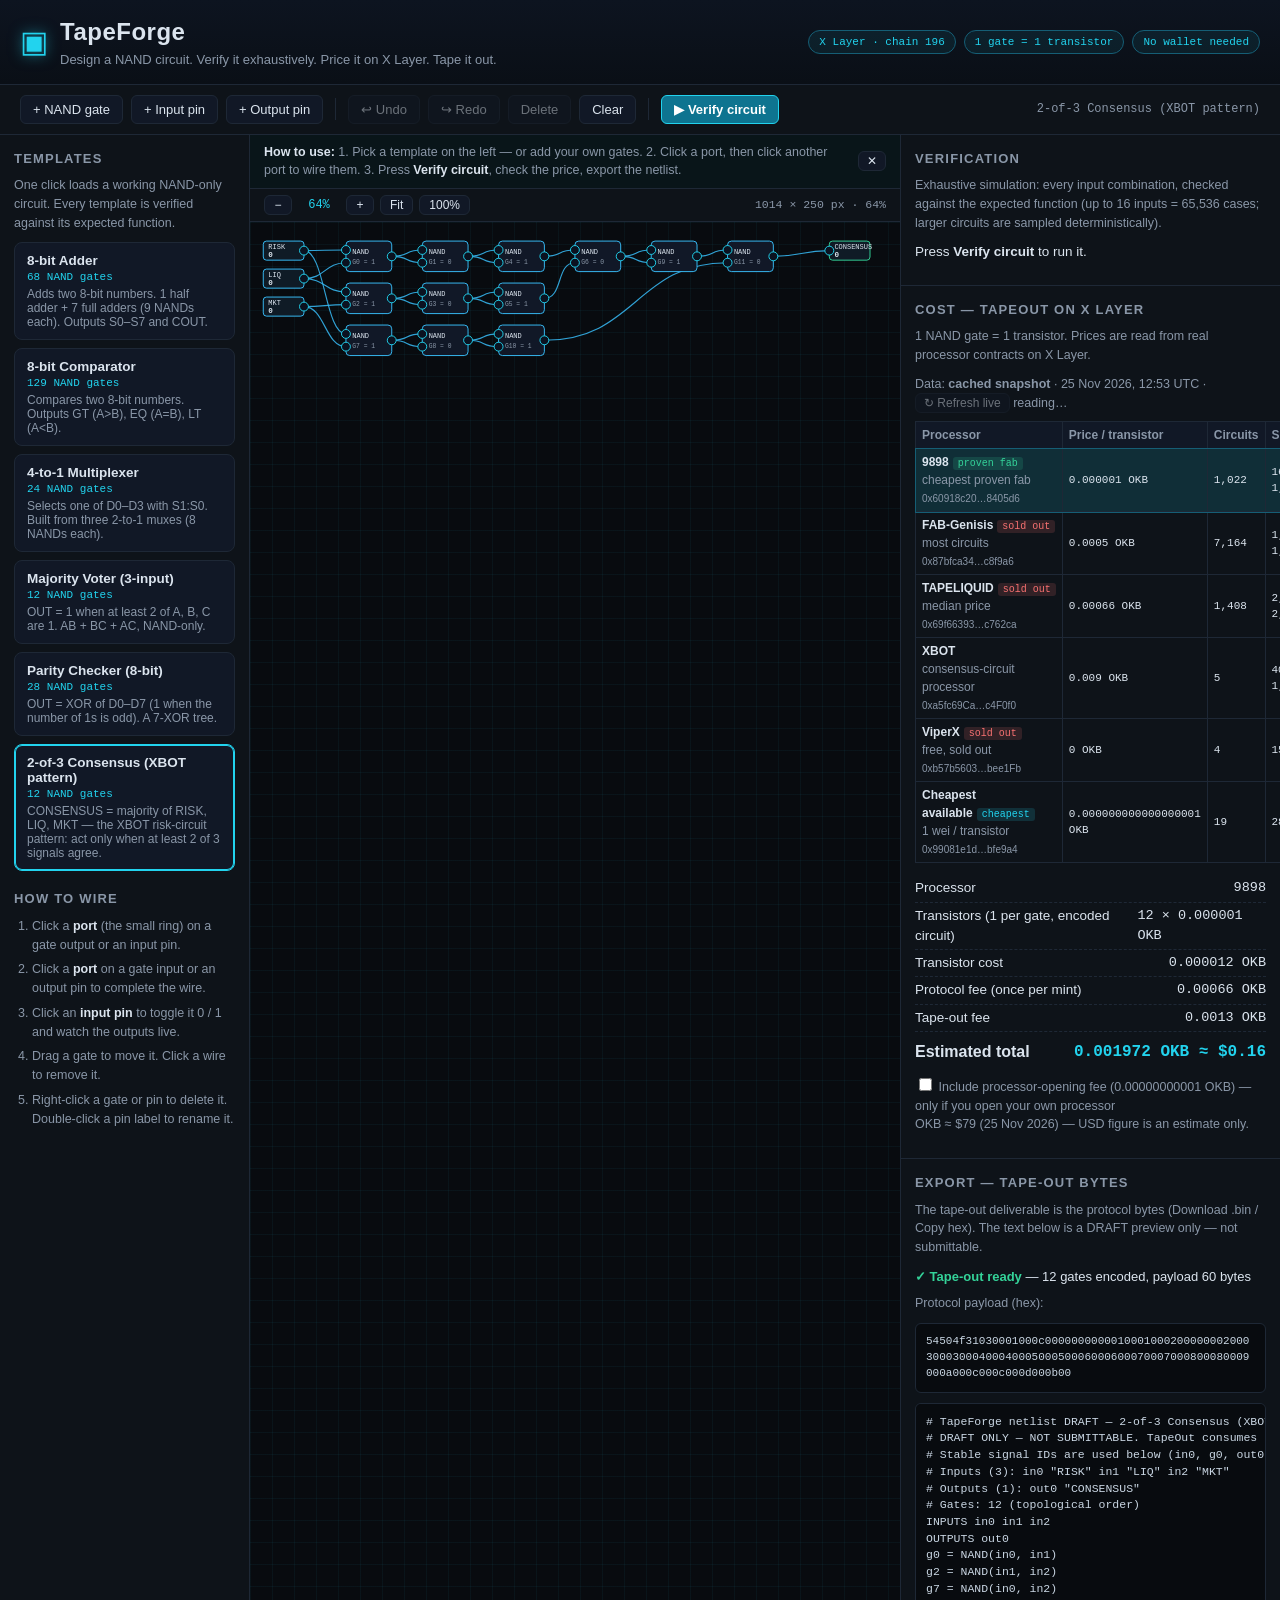
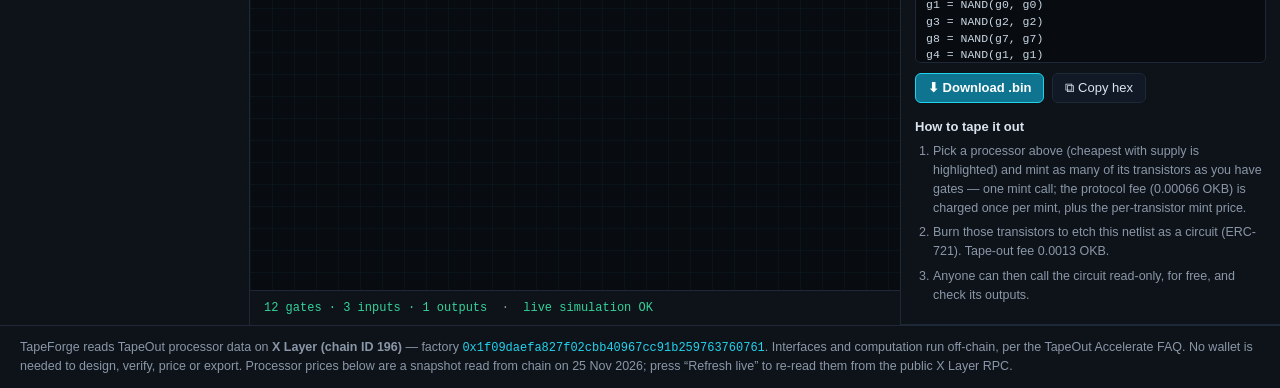
==== commit e3ab234f: "Fix live RPC refresh: retry dropped connections + per-processor fees - rpcCall retries transport fai" ====
--- a/tapeforge-deweb.html
+++ b/tapeforge-deweb.html
@@ -1136,23 +1136,28 @@
   // Totals at snapshot time: 450 processors, 12,242 circuits, median price 0.00066 OKB.
   // minted/cap/circuits are DECIMAL STRINGS: some caps (1e24) exceed the
   // exact-integer range of a JS number, so all arithmetic on them is BigInt.
+  // protocolFeeWei / tapeoutFeeWei are also per-processor DECIMAL STRINGS,
+  // read live on X Layer (block 76,845,204): protocolFee is PER TOKEN and
+  // differs — 660,000,000,000,000 wei (0.00066 OKB) on 9898, FAB-Genisis,
+  // TAPELIQUID and XBOT, but 1,000,000 wei on ViperX and Cheapest. It must
+  // never be assumed equal across processors (the old code threw
+  // "protocolFee differs" and the live refresh could never succeed).
+  // TAPEOUT_FEE is 1,300,000,000,000,000 wei (0.0013 OKB) on all six today.
   var SNAPSHOT_AT = '25 Nov 2026, 12:53 UTC';
   var processors = [
-    { name: '9898', address: '0x60918c204f3c94630d3d793738fc36293c8405d6', transistor: '0x0f7e9ed401fe35010ebc4d021a204ba031a23194', priceWei: '1000000000000', minted: '16511', cap: '1000000000000', circuits: '1022', note: 'cheapest proven fab' },
-    { name: 'FAB-Genisis', address: '0x87bfca3494aa228ff589ab9b642143a5e8c8f9a6', transistor: '0xbe6f94115d32f3ac3252bc4626573e739beeb714', priceWei: '500000000000000', minted: '1000000', cap: '1000000', circuits: '7164', note: 'most circuits' },
-    { name: 'TAPELIQUID', address: '0x69f663931209096037474d7c20402232e5c762ca', transistor: '0x3fa393d3081accff9e7989619b688235f6d3ee3f', priceWei: '660000000000000', minted: '2100000', cap: '2100000', circuits: '1408', note: 'median price' },
-    { name: 'XBOT', address: '0xa5fc69Ca2D3d462CCa204D894D85ac8071c4F0f0', transistor: '0x7bE7280e31984d18f62218519985EC5DcCa751De', priceWei: '9000000000000000', minted: '40', cap: '1000000000', circuits: '5', note: 'consensus-circuit processor' },
-    { name: 'ViperX', address: '0xb57b56034e2dc25161e2512CfC40b24EA3bee1Fb', transistor: '0xfce5366485140045e95ebdba88ad775fc4aad79f', priceWei: '0', minted: '158', cap: '158', circuits: '4', note: 'free, sold out' },
-    { name: 'Cheapest available', address: '0x99081e1d0ce916cd5b2c53e769dfc3b000bfe9a4', transistor: '0x80a7eb72bc4e559c47304efe6a0f6e73717df5cb', priceWei: '1', minted: '281', cap: '1000000000000000000000000', circuits: '19', note: '1 wei / transistor' }
+    { name: '9898', address: '0x60918c204f3c94630d3d793738fc36293c8405d6', transistor: '0x0f7e9ed401fe35010ebc4d021a204ba031a23194', priceWei: '1000000000000', minted: '16511', cap: '1000000000000', circuits: '1022', protocolFeeWei: '660000000000000', tapeoutFeeWei: '1300000000000000', note: 'cheapest proven fab' },
+    { name: 'FAB-Genisis', address: '0x87bfca3494aa228ff589ab9b642143a5e8c8f9a6', transistor: '0xbe6f94115d32f3ac3252bc4626573e739beeb714', priceWei: '500000000000000', minted: '1000000', cap: '1000000', circuits: '7164', protocolFeeWei: '660000000000000', tapeoutFeeWei: '1300000000000000', note: 'most circuits' },
+    { name: 'TAPELIQUID', address: '0x69f663931209096037474d7c20402232e5c762ca', transistor: '0x3fa393d3081accff9e7989619b688235f6d3ee3f', priceWei: '660000000000000', minted: '2100000', cap: '2100000', circuits: '1408', protocolFeeWei: '660000000000000', tapeoutFeeWei: '1300000000000000', note: 'median price' },
+    { name: 'XBOT', address: '0xa5fc69Ca2D3d462CCa204D894D85ac8071c4F0f0', transistor: '0x7bE7280e31984d18f62218519985EC5DcCa751De', priceWei: '9000000000000000', minted: '40', cap: '1000000000', circuits: '5', protocolFeeWei: '660000000000000', tapeoutFeeWei: '1300000000000000', note: 'consensus-circuit processor' },
+    { name: 'ViperX', address: '0xb57b56034e2dc25161e2512CfC40b24EA3bee1Fb', transistor: '0xfce5366485140045e95ebdba88ad775fc4aad79f', priceWei: '0', minted: '158', cap: '158', circuits: '4', protocolFeeWei: '1000000', tapeoutFeeWei: '1300000000000000', note: 'free, sold out' },
+    { name: 'Cheapest available', address: '0x99081e1d0ce916cd5b2c53e769dfc3b000bfe9a4', transistor: '0x80a7eb72bc4e559c47304efe6a0f6e73717df5cb', priceWei: '1', minted: '281', cap: '1000000000000000000000000', circuits: '19', protocolFeeWei: '1000000', tapeoutFeeWei: '1300000000000000', note: '1 wei / transistor' }
   ];
-  // Protocol-wide fee constants, verified live on X Layer (audit §3).
-  // Same on 9898, FAB-Genisis and XBOT; used as the snapshot values until a
-  // live refresh replaces them. The old hardcoded 0.0066 OKB
+  // The factory deploy fee is the only fee that is truly global (one value
+  // from the factory contract). The old hardcoded 0.0066 OKB
   // "processor-opening fee" was stale and wrong — the live deployFee is
-  // 10,000,000 wei = 0.00000000001 OKB.
+  // 10,000,000 wei = 0.00000000001 OKB. protocolFee and TAPEOUT_FEE are
+  // per-processor and live on each processor object (see above).
   var liveFees = {
-    protocolFeeWei: 660000000000000n,   // 0.00066 OKB, once per mint call
-    tapeoutFeeWei: 1300000000000000n,   // 0.0013 OKB
     deployFeeWei: 10000000n             // 0.00000000001 OKB
   };
   var dataLive = false, liveBlock = null, liveAt = null;
@@ -1636,10 +1641,12 @@
           '<p class="panel-note">This processor cannot fill a ' + enc.gates + '-gate order. Pick another processor above.</p>';
       } else {
         var includeDeploy = $('chk-open-fee').checked;
+        // The quote uses the SELECTED processor's own fees: protocolFee
+        // and TAPEOUT_FEE are per-processor (see the snapshot comment).
         var est = TF.costEstimate(enc.gates, {
           mintPriceWei: BigInt(p.priceWei),
-          protocolFeeWei: liveFees.protocolFeeWei,
-          tapeoutFeeWei: liveFees.tapeoutFeeWei,
+          protocolFeeWei: BigInt(p.protocolFeeWei),
+          tapeoutFeeWei: BigInt(p.tapeoutFeeWei),
           deployFeeWei: includeDeploy ? liveFees.deployFeeWei : 0n
         });
         var usd = Number(est.totalWei) / 1e18 * OKB_USD;
@@ -1699,12 +1706,41 @@
   // stage a complete new result and publish ONLY after the whole quote
   // validates; retry the WHOLE read on the second RPC endpoint; never
   // publish a partial read and never present a failed read as live data.
+  // The public X Layer RPC intermittently drops connections (the parent
+  // measured ~3 of ~13 calls failing with "Remote end closed connection
+  // without response"), so transport failures are RETRIED: rpcCall retries
+  // a single request up to 3 times (300/700/1500 ms backoff) and batch
+  // retries a failed chunk up to 2 more times. A JSON-RPC response that
+  // arrives carrying an `error` field is a REAL error, not a network
+  // failure, and is never retried. A refresh that still fails falls back
+  // to the cached snapshot — never to a partial or fake live price.
   var refreshSeq = 0, refreshInFlight = false, refreshStatus = '';
+  function sleep(ms) { return new Promise(function (r) { setTimeout(r, ms); }); }
+  // Delays between rpcCall attempts (3 retries after the first try).
+  var RPC_RETRY_DELAYS = [300, 700, 1500];
   function rpcCall(url, payload) {
-    return fetch(url, {
-      method: 'POST', headers: { 'Content-Type': 'application/json' },
-      body: JSON.stringify(payload), signal: AbortSignal.timeout(20000)
-    }).then(function (r) { if (!r.ok) throw new Error('HTTP ' + r.status); return r.json(); });
+    // Retry ONLY a transport failure: the fetch rejected (connection
+    // closed, timeout), the HTTP status was not OK, or the body was not
+    // usable JSON — i.e. no usable response arrived at all. A JSON-RPC
+    // response that arrives carrying an `error` field resolves here and
+    // is rejected by the callers (batch/tryRead) without any retry.
+    var attempt = 0;
+    function tryOnce() {
+      return fetch(url, {
+        method: 'POST', headers: { 'Content-Type': 'application/json' },
+        body: JSON.stringify(payload), signal: AbortSignal.timeout(20000)
+      }).then(function (r) { if (!r.ok) throw new Error('HTTP ' + r.status); return r.json(); })
+      .catch(function (e) {
+        if (attempt < RPC_RETRY_DELAYS.length) {
+          var delay = RPC_RETRY_DELAYS[attempt++];
+          return sleep(delay).then(tryOnce);
+        }
+        var err = new Error('RPC request failed after ' + (attempt + 1) + ' attempts: ' + e.message);
+        err.retryable = true; // transport failure — a batch may retry the chunk
+        throw err;
+      });
+    }
+    return tryOnce();
   }
   function isWord(h) { return typeof h === 'string' && /^0x[0-9a-fA-F]{64}$/.test(h); }
   function wordBigInt(h) {
@@ -1724,24 +1760,45 @@
     for (var i = 0; i < pairs.length; i += 10) {
       (function (part) {
         chain = chain.then(function () {
-          return rpcCall(url, part.map(function (p, k) {
-            return { jsonrpc: '2.0', id: k, method: 'eth_call', params: [{ to: p[0], data: p[1] }, blockHex] };
-          })).then(function (res) {
-            var arr = Array.isArray(res) ? res : [res];
-            if (arr.length !== part.length) throw new Error('batch returned ' + arr.length + ' results for ' + part.length + ' requests');
-            var byId = {};
-            arr.forEach(function (o) {
-              if (!o || o.error) throw new Error('JSON-RPC error for id ' + (o && o.id) + ': ' + JSON.stringify(o && o.error));
-              if (byId[o.id] !== undefined) throw new Error('duplicate response id ' + o.id);
-              if (!isWord(o.result)) throw new Error('malformed result for id ' + o.id + ': ' + String(o.result));
-              byId[o.id] = o.result;
+          // One chunk attempt: rpcCall (with its own transport retries) +
+          // strict validation. A validation failure (JSON-RPC error,
+          // malformed word, wrong count, duplicate/missing id) is a real
+          // error and is never retried. Nothing is pushed to `out` until
+          // the whole chunk validates, so a failed chunk never partially
+          // contributes.
+          function attemptChunk() {
+            return rpcCall(url, part.map(function (p, k) {
+              return { jsonrpc: '2.0', id: k, method: 'eth_call', params: [{ to: p[0], data: p[1] }, blockHex] };
+            })).then(function (res) {
+              var arr = Array.isArray(res) ? res : [res];
+              if (arr.length !== part.length) throw new Error('batch returned ' + arr.length + ' results for ' + part.length + ' requests');
+              var byId = {};
+              arr.forEach(function (o) {
+                if (!o || o.error) throw new Error('JSON-RPC error for id ' + (o && o.id) + ': ' + JSON.stringify(o && o.error));
+                if (byId[o.id] !== undefined) throw new Error('duplicate response id ' + o.id);
+                if (!isWord(o.result)) throw new Error('malformed result for id ' + o.id + ': ' + String(o.result));
+                byId[o.id] = o.result;
+              });
+              part.forEach(function (_, k) {
+                if (byId[k] === undefined) throw new Error('missing response for id ' + k);
+                out.push(byId[k]);
+              });
             });
-            part.forEach(function (_, k) {
-              if (byId[k] === undefined) throw new Error('missing response for id ' + k);
-              out.push(byId[k]);
+          }
+          // Retry a failed chunk up to 2 more times — ONLY on a transport
+          // failure (rpcCall exhausted its own retries and marked the
+          // error retryable). Retrying a validation failure would only
+          // fail again.
+          function attemptChunkWithRetry(retriesLeft) {
+            return attemptChunk().catch(function (e) {
+              if (e && e.retryable && retriesLeft > 0) {
+                return sleep(300).then(function () { return attemptChunkWithRetry(retriesLeft - 1); });
+              }
+              throw e;
             });
-          });
-        }).then(function () { return new Promise(function (r) { setTimeout(r, 250); }); });
+          }
+          return attemptChunkWithRetry(2);
+        }).then(function () { return sleep(250); });
       })(pairs.slice(i, i + 10));
     }
     return chain.then(function () { return out; });
@@ -1784,25 +1841,29 @@
       staged.forEach(function (p) { pairs2.push([p.address, SEL.tapeoutFee]); });
       pairs2.push([FACTORY, SEL.deployFee]);
       return batch(url, pairs2, blockHex).then(function (res2) {
-        var n = staged.length, protocolFee = null, tapeoutFee = null;
+        var n = staged.length;
         staged.forEach(function (p, i) {
           var b = i * 4;
           p.priceWei = wordBigInt(res2[b]).toString();
           p.minted = wordBigInt(res2[b + 1]).toString();
           p.cap = wordBigInt(res2[b + 2]).toString();
-          var pf = wordBigInt(res2[b + 3]);
-          if (protocolFee === null) protocolFee = pf;
-          else if (protocolFee !== pf) throw new Error('protocolFee differs between processors');
+          // protocolFee is PER TOKEN: it differs between processors (on the
+          // live chain ViperX and Cheapest charge 1,000,000 wei while the
+          // other four charge 660,000,000,000,000 wei). Store it per
+          // processor — never assume it is equal across them, or the live
+          // refresh can never succeed.
+          p.protocolFeeWei = wordBigInt(res2[b + 3]).toString();
         });
         for (var k = 0; k < n; k++) {
-          var tf = wordBigInt(res2[n * 4 + k]);
-          if (tapeoutFee === null) tapeoutFee = tf;
-          else if (tapeoutFee !== tf) throw new Error('TAPEOUT_FEE differs between processors');
+          // TAPEOUT_FEE is per processor too; store it per processor (it
+          // happens to be 0.0013 OKB on all six today, but that is not
+          // guaranteed).
+          staged[k].tapeoutFeeWei = wordBigInt(res2[n * 4 + k]).toString();
         }
         var deployFee = wordBigInt(res2[n * 4 + n]);
         return {
           processors: staged,
-          fees: { protocolFeeWei: protocolFee, tapeoutFeeWei: tapeoutFee, deployFeeWei: deployFee },
+          fees: { deployFeeWei: deployFee },
           block: blockNum, blockHex: blockHex
         };
       });
@@ -2224,9 +2285,12 @@
     getState: function () { return state; },
     getProcessors: function () { return processors; },
     getFees: function () {
+      // Fees for the selected processor (protocolFee / TAPEOUT_FEE are
+      // per-processor); deployFee is the single factory value.
+      var p = processors[selectedProc];
       return {
-        protocolFeeWei: liveFees.protocolFeeWei.toString(),
-        tapeoutFeeWei: liveFees.tapeoutFeeWei.toString(),
+        protocolFeeWei: p.protocolFeeWei,
+        tapeoutFeeWei: p.tapeoutFeeWei,
         deployFeeWei: liveFees.deployFeeWei.toString()
       };
     },
